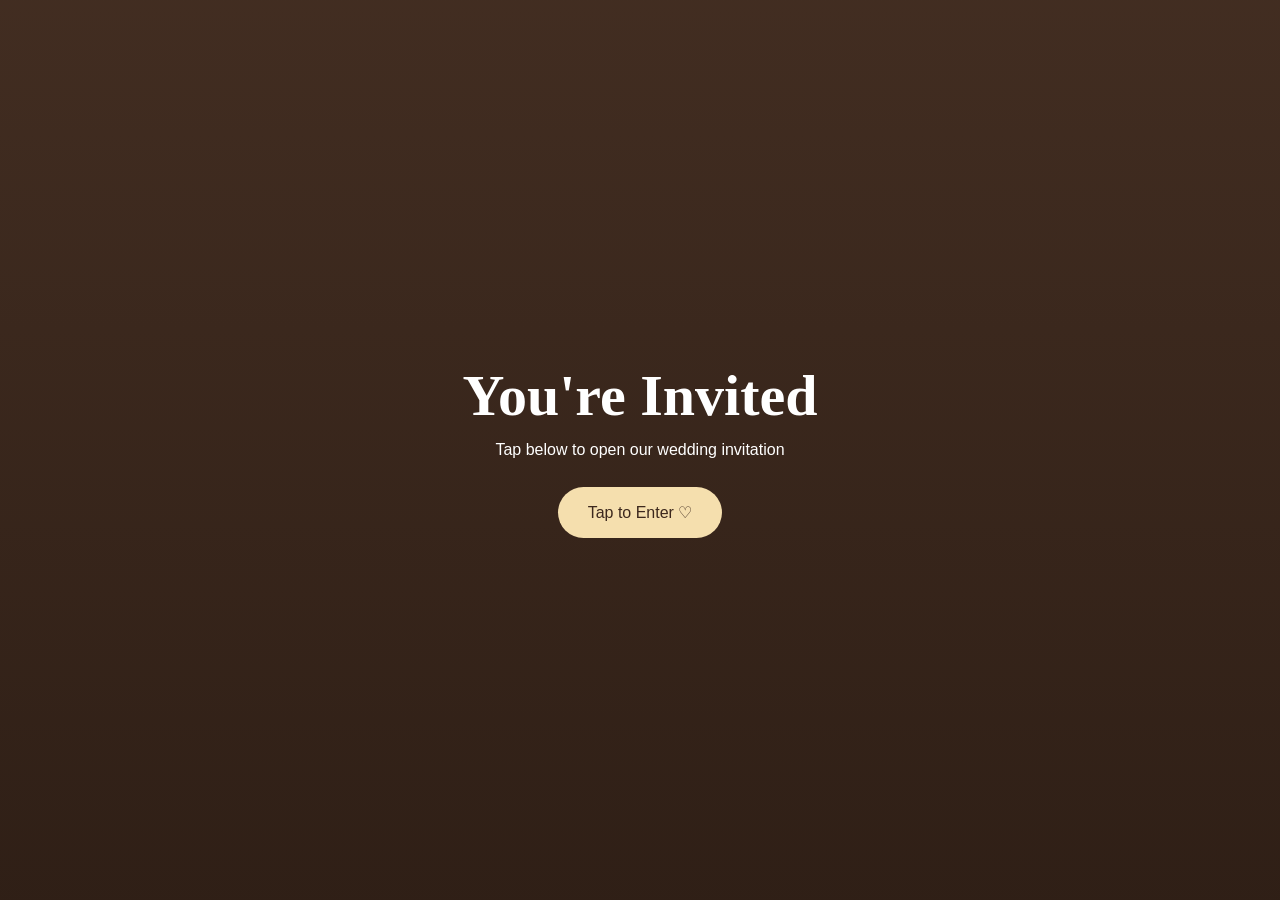
==== index.html @ b702c91e "Update iframe source URL in index.html" ====
<!DOCTYPE html>
<html lang="en">
<head>
  <meta charset="UTF-8">
  <meta name="viewport" content="width=device-width, initial-scale=1.0">
  <title>Wedding Invitation</title>
  <style>
    * { box-sizing: border-box; }
    body { margin: 0; background: #211813; font-family: Arial, sans-serif; }

    #welcome {
      position: fixed; inset: 0; z-index: 10;
      display: flex; flex-direction: column;
      align-items: center; justify-content: center;
      text-align: center; color: white; padding: 24px;
      background: linear-gradient(rgba(35,22,15,.45), rgba(35,22,15,.78)), #5b4030;
    }

    h1 { font-family: Georgia, serif; font-size: clamp(34px, 8vw, 58px); margin: 0 0 12px; }
    p { margin: 0 0 28px; font-size: 16px; }

    button {
      border: 0; border-radius: 999px; padding: 16px 30px;
      font-size: 16px; cursor: pointer; color: #3c281d;
      background: #f5dfae;
    }

    iframe { width: 100%; height: 100vh; border: 0; display: block; }
  </style>
</head>
<body>

  <div id="welcome">
    <h1>You're Invited</h1>
    <p>Tap below to open our wedding invitation</p>
    <button onclick="enterInvitation()">Tap to Enter ♡</button>
  </div>

  <audio id="bgMusic" loop>
    <source src=""no na - rollerblade (Official Music Video).mp3" type="audio/mpeg"">
  </audio>

  <iframe
    src="https://www.canva.com/design/DAHSWgAa_2A/cVcUGlQX6_cZOjcj34St0g/view"
    allowfullscreen="allowfullscreen"
    allow="fullscreen">
  </iframe>

  <script>
    function enterInvitation() {
      document.getElementById("bgMusic").play();
      document.getElementById("welcome").style.display = "none";
    }
  </script>

</body>
</html>
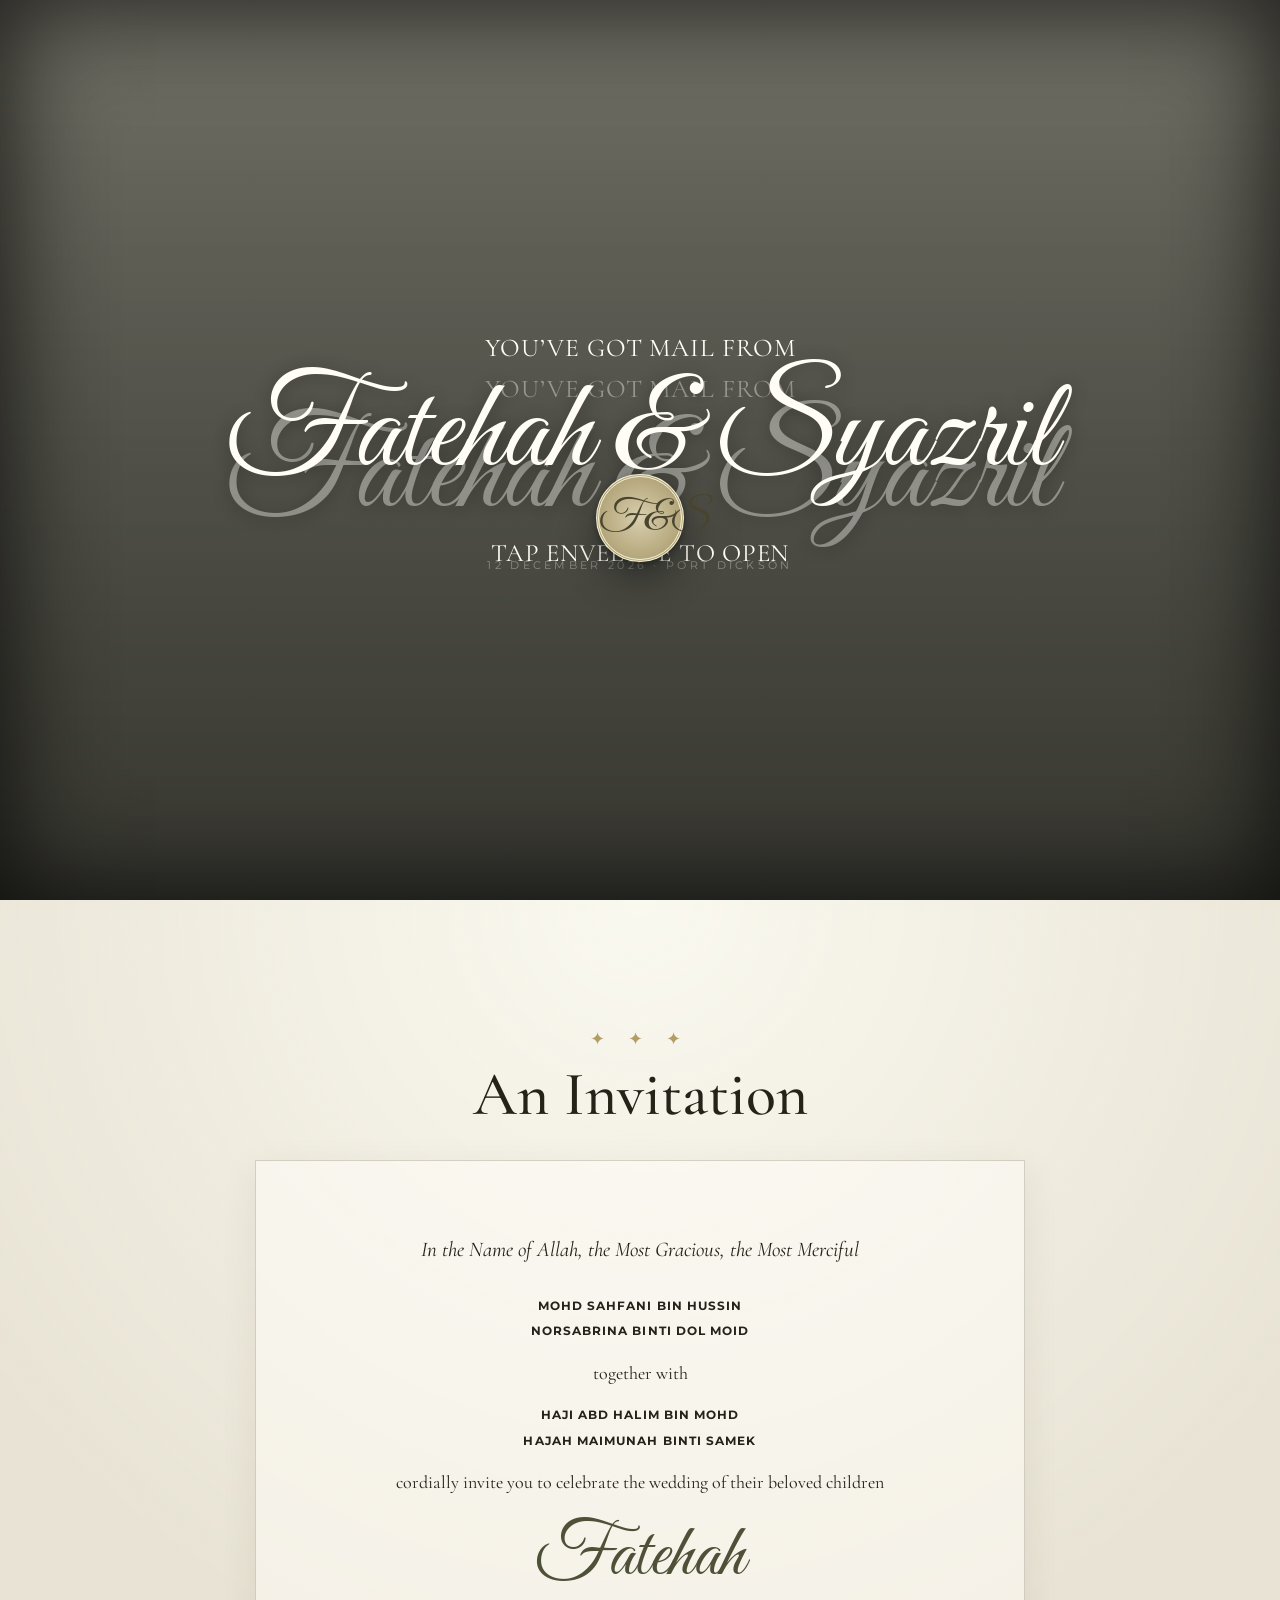
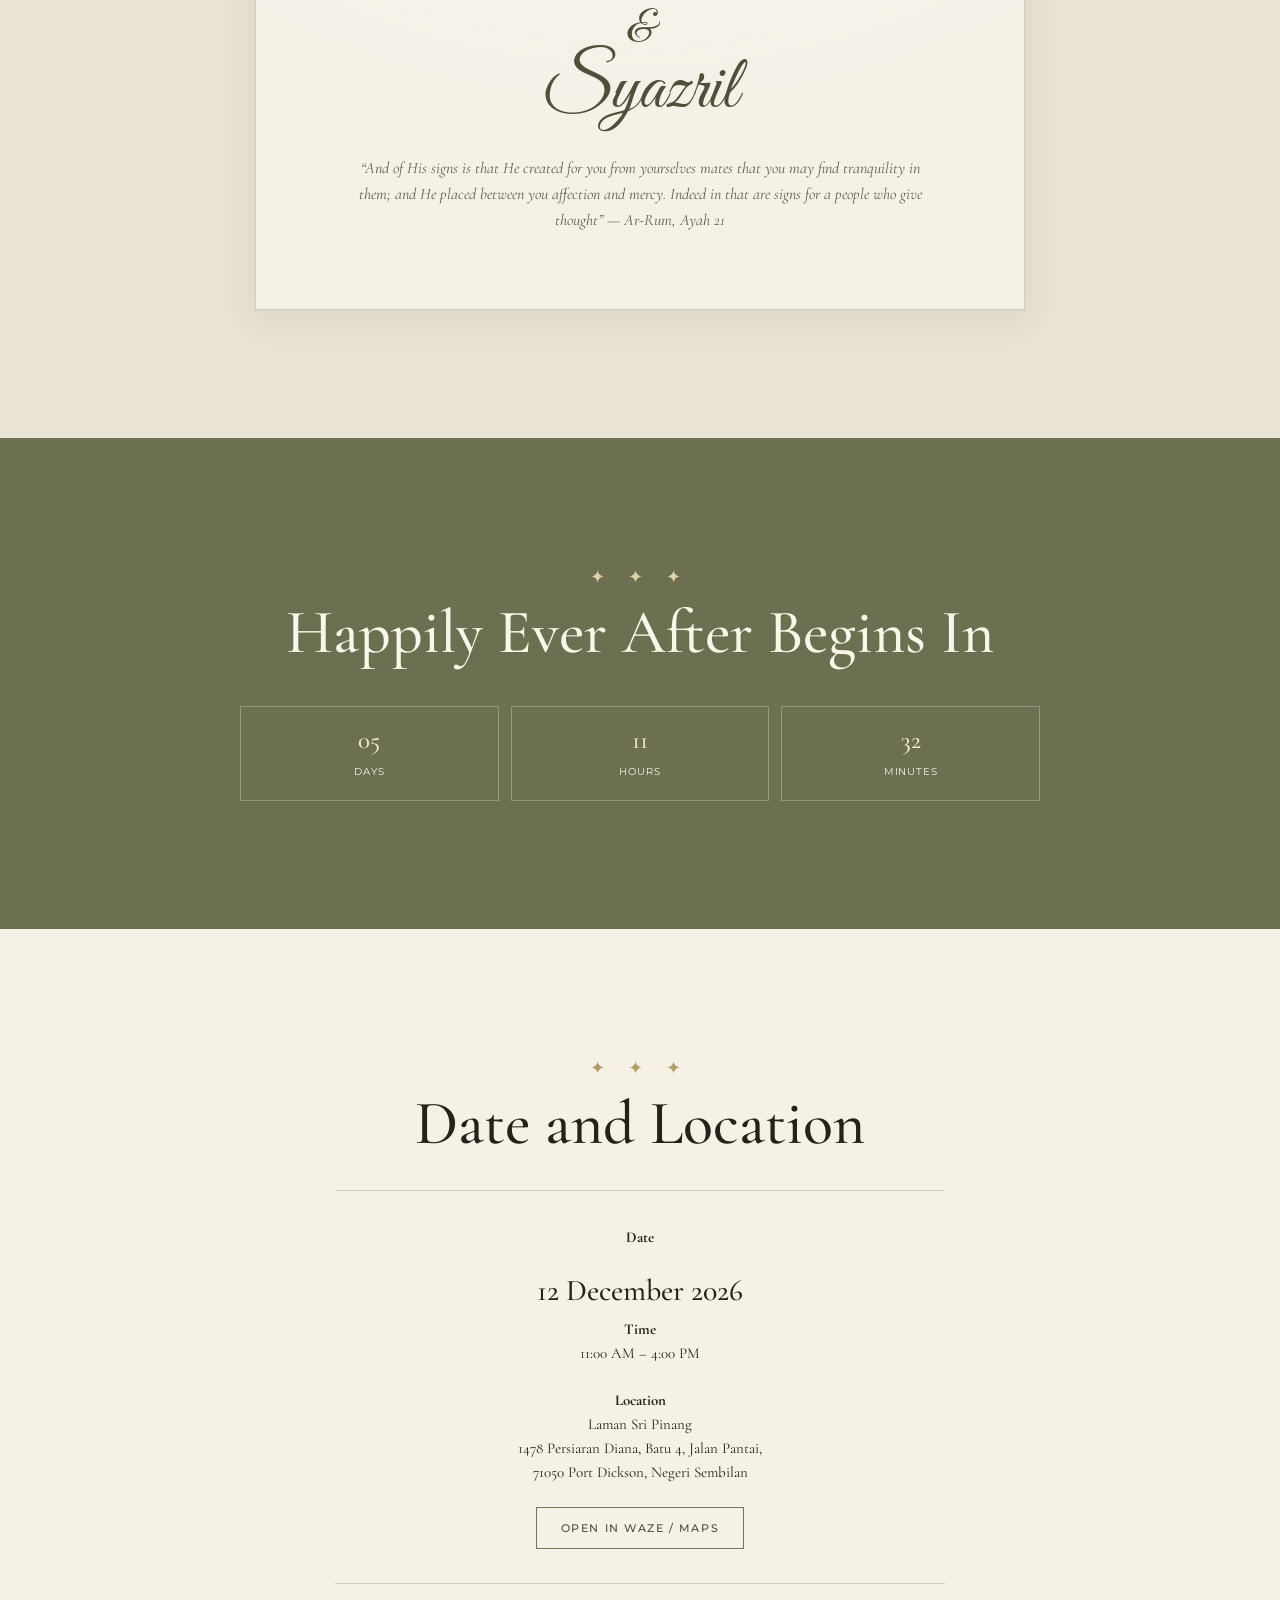
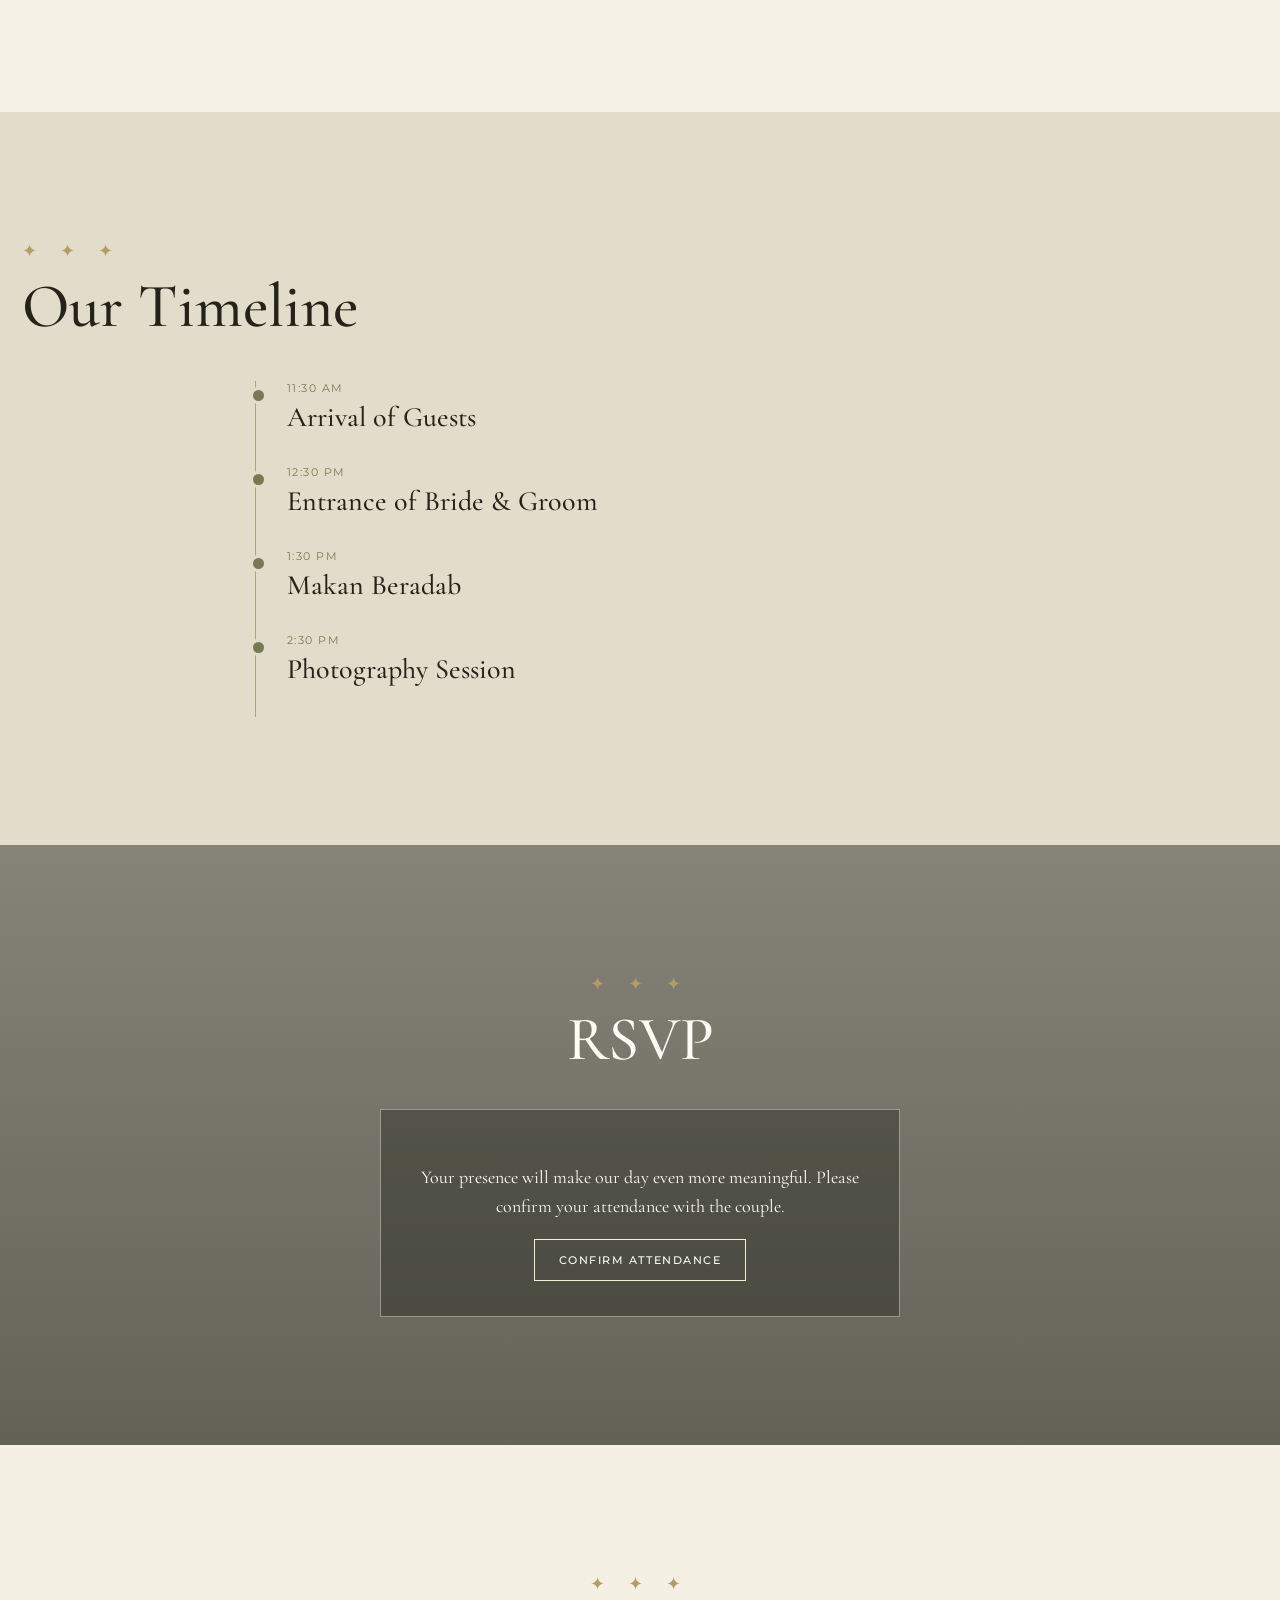
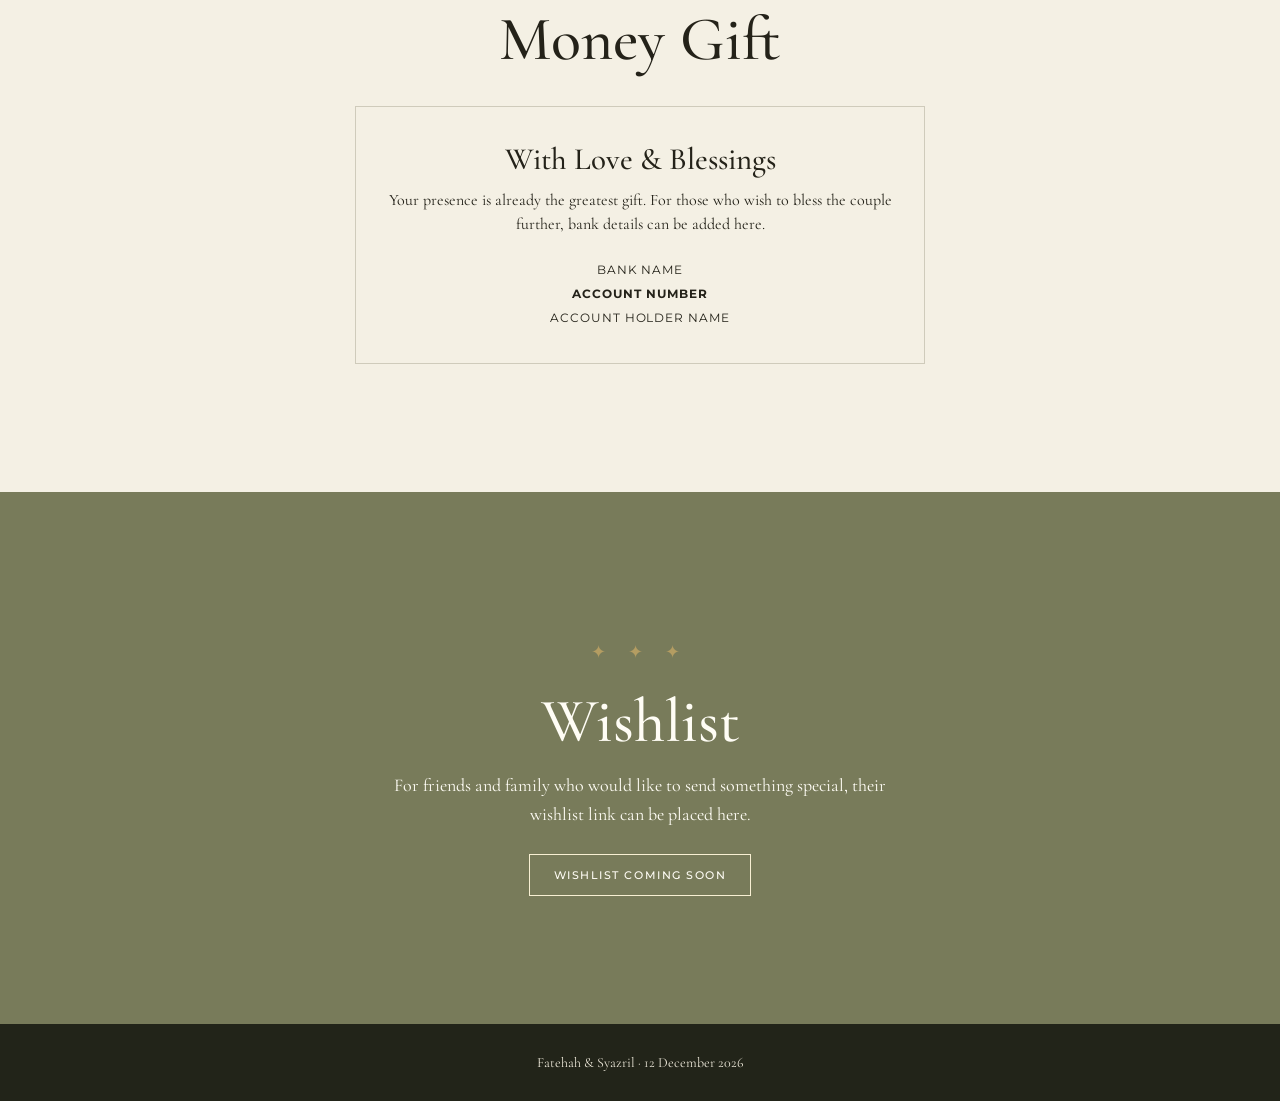
==== commit 6a0497d8: "Refactor wedding invitation HTML structure and styles" ====
--- a/index.html
+++ b/index.html
@@ -1,57 +1,162 @@
-<!DOCTYPE html>
+<!doctype html>
 <html lang="en">
 <head>
-  <meta charset="UTF-8">
-  <meta name="viewport" content="width=device-width, initial-scale=1.0">
-  <title>Wedding Invitation</title>
+  <meta charset="utf-8">
+  <meta name="viewport" content="width=device-width, initial-scale=1">
+  <title>Fatehah & Syazril</title>
+  <link rel="preconnect" href="https://fonts.googleapis.com">
+  <link rel="preconnect" href="https://fonts.gstatic.com" crossorigin>
+  <link href="https://fonts.googleapis.com/css2?family=Cormorant+Garamond:ital,wght@0,400;0,500;0,600;1,500&family=Great+Vibes&family=Montserrat:wght@400;500;600&display=swap" rel="stylesheet">
   <style>
-    * { box-sizing: border-box; }
-    body { margin: 0; background: #211813; font-family: Arial, sans-serif; }
-
-    #welcome {
-      position: fixed; inset: 0; z-index: 10;
-      display: flex; flex-direction: column;
-      align-items: center; justify-content: center;
-      text-align: center; color: white; padding: 24px;
-      background: linear-gradient(rgba(35,22,15,.45), rgba(35,22,15,.78)), #5b4030;
-    }
-
-    h1 { font-family: Georgia, serif; font-size: clamp(34px, 8vw, 58px); margin: 0 0 12px; }
-    p { margin: 0 0 28px; font-size: 16px; }
-
-    button {
-      border: 0; border-radius: 999px; padding: 16px 30px;
-      font-size: 16px; cursor: pointer; color: #3c281d;
-      background: #f5dfae;
-    }
-
-    iframe { width: 100%; height: 100vh; border: 0; display: block; }
+    :root { --ink:#242219; --paper:#eee9da; --sage:#878b5e; --sage-dark:#606345; --gold:#b49d62; --line:rgba(83,77,53,.23); }
+    * { box-sizing:border-box; }
+    html { scroll-behavior:smooth; }
+    body { margin:0; color:var(--ink); background:var(--paper); font-family:Montserrat,Arial,sans-serif; }
+    button, a { -webkit-tap-highlight-color:transparent; }
+    .nav { position:fixed; inset:0 0 auto; z-index:20; height:66px; display:flex; align-items:center; justify-content:space-between; padding:0 clamp(20px,5vw,76px); background:rgba(246,244,235,.94); border-bottom:1px solid rgba(31,31,23,.12); backdrop-filter:blur(12px); transform:translateY(-110%); transition:transform .55s ease; }
+    body.is-open .nav { transform:translateY(0); }
+    .brand { font-weight:600; font-size:14px; letter-spacing:.02em; }
+    .nav-links { display:flex; gap:clamp(14px,2.6vw,34px); }
+    .nav a { color:#4a4a41; text-decoration:none; font-size:12px; }
+    .nav a:hover { color:#7e7046; }
+    .gate { position:fixed; inset:0; z-index:40; display:grid; place-items:center; overflow:auto; background:linear-gradient(rgba(10,12,7,.32),rgba(10,12,7,.56)),url('assets/hero-floral.png') center/cover; transition:opacity .8s ease, visibility .8s ease; }
+    .gate::after { content:""; position:absolute; inset:0; pointer-events:none; box-shadow:inset 0 0 110px rgba(0,0,0,.48); }
+    body.is-open .gate { opacity:0; visibility:hidden; }
+    .gate-inner { position:relative; z-index:1; color:#fffdf5; text-align:center; padding:38px 20px; width:min(920px,100%); }
+    .eyebrow { margin:0 0 12px; font-family:'Cormorant Garamond',serif; font-size:clamp(18px,2vw,28px); letter-spacing:.035em; }
+    .couple { margin:0; font-family:'Great Vibes',cursive; font-weight:400; font-size:clamp(64px,10vw,130px); line-height:.94; text-shadow:0 2px 17px rgba(0,0,0,.28); }
+    .envelope-wrap { width:min(450px,80vw); margin:22px auto 20px; cursor:pointer; background:none; border:0; padding:0; display:block; }
+    .envelope { aspect-ratio:1.52; position:relative; filter:drop-shadow(0 18px 18px rgba(0,0,0,.35)); transition:transform .45s ease; }
+    .envelope-wrap:hover .envelope { transform:translateY(-7px) rotate(-1deg); }
+    .envelope-body { position:absolute; inset:15% 0 0; overflow:hidden; background:linear-gradient(145deg,#94966a,#70734e); clip-path:polygon(0 0,50% 57%,100% 0,100% 100%,0 100%); }
+    .envelope-body::before,.envelope-body::after { content:""; position:absolute; inset:0; background:linear-gradient(45deg,transparent 49.7%,rgba(62,65,42,.35) 50%,transparent 50.3%); }
+    .envelope-body::after { transform:scaleX(-1); }
+    .flap { position:absolute; inset:0 0 auto; height:63%; transform-origin:top; background:linear-gradient(160deg,#afb081,#77794f); clip-path:polygon(0 0,100% 0,50% 100%); transition:transform .55s ease; }
+    .monogram { position:absolute; z-index:2; top:42%; left:50%; transform:translate(-50%,-50%); width:88px; height:88px; display:grid; place-items:center; border-radius:50%; border:3px double rgba(255,252,229,.87); background:radial-gradient(circle,#d8cfad,#a59566); color:#48442d; font-family:'Great Vibes',cursive; font-size:43px; box-shadow:0 2px 7px rgba(0,0,0,.35); }
+    .envelope-wrap:hover .flap { transform:rotateX(22deg); }
+    .tap { margin:0; font-family:'Cormorant Garamond',serif; font-size:clamp(17px,2vw,25px); letter-spacing:.03em; }
+    .page { min-height:100vh; }
+    .hero { position:relative; min-height:100vh; display:grid; place-items:center; padding:100px 20px 55px; color:#fffdf5; text-align:center; background:linear-gradient(rgba(10,12,7,.33),rgba(10,12,7,.56)),url('assets/hero-floral.png') center/cover; }
+    .hero::after { content:""; position:absolute; inset:0; box-shadow:inset 0 0 100px rgba(0,0,0,.48); pointer-events:none; }
+    .hero-content { position:relative; z-index:1; }
+    .hero .date { margin:22px 0 0; font-size:11px; letter-spacing:.3em; text-transform:uppercase; }
+    .section { padding:clamp(74px,10vw,130px) 22px; }
+    .ornament { color:var(--gold); letter-spacing:.5em; font-size:18px; margin:0 0 14px; }
+    .section-title { margin:0; font:500 clamp(38px,5vw,62px)/1 'Cormorant Garamond',serif; }
+    .invite { text-align:center; background:radial-gradient(circle at 50% 0,#faf9f0,transparent 62%),#e8e3d4; }
+    .invite-card { width:min(770px,100%); margin:34px auto 0; padding:clamp(35px,7vw,76px) clamp(24px,8vw,100px); border:1px solid var(--line); background:rgba(255,254,248,.55); box-shadow:0 10px 35px rgba(60,50,25,.08); }
+    .bismillah { font:italic 21px/1.2 'Cormorant Garamond',serif; margin:0 0 34px; }
+    .invite-copy { font:400 18px/1.6 'Cormorant Garamond',serif; }
+    .invite-copy strong { display:block; font-family:Montserrat,sans-serif; font-size:12px; letter-spacing:.09em; margin:6px 0; }
+    .invite-names { margin:28px 0; font:400 clamp(43px,7vw,74px)/.9 'Great Vibes',cursive; color:#4e5037; }
+    .verse { max-width:590px; margin:32px auto 0; font:italic 16px/1.6 'Cormorant Garamond',serif; color:#5f5d50; }
+    .details { background:#6d7050; color:#f9f6ea; text-align:center; }
+    .details .ornament { color:#e1d3a1; }
+    .details-grid { display:grid; grid-template-columns:repeat(3,1fr); gap:12px; width:min(800px,100%); margin:42px auto 0; }
+    .detail { padding:21px 12px; border:1px solid rgba(255,255,255,.26); }
+    .detail b { display:block; font:500 25px/1 'Cormorant Garamond',serif; color:#f4e8b8; margin-bottom:7px; }
+    .detail span { font-size:10px; letter-spacing:.08em; text-transform:uppercase; }
+    .location { text-align:center; background:#f5f1e7; }
+    .location-card { width:min(610px,100%); margin:35px auto 0; padding:34px 25px; border-top:1px solid var(--line); border-bottom:1px solid var(--line); }
+    .location-card h3 { margin:6px 0 8px; font:500 30px 'Cormorant Garamond',serif; }
+    .location-card p { max-width:460px; margin:0 auto 23px; font:15px/1.6 'Cormorant Garamond',serif; }
+    .button { display:inline-block; padding:13px 24px; border:1px solid #737653; color:#4e5138; text-decoration:none; background:transparent; font:500 11px Montserrat,sans-serif; letter-spacing:.14em; text-transform:uppercase; transition:.2s; }
+    .button:hover { background:#737653; color:#fff; }
+    .timeline { background:#e2dccb; }
+    .timeline-wrap { width:min(770px,100%); margin:43px auto 0; border-left:1px solid #aaa583; }
+    .timeline-item { position:relative; padding:0 0 31px 31px; }
+    .timeline-item::before { content:""; position:absolute; left:-6px; top:6px; width:11px; height:11px; border-radius:50%; background:#777950; border:3px solid #e2dccb; }
+    .timeline-time { display:block; color:#777950; font-size:11px; letter-spacing:.13em; }
+    .timeline-item h3 { margin:5px 0 0; font:500 28px 'Cormorant Garamond',serif; }
+    .rsvp { color:#fffdf5; text-align:center; background:linear-gradient(rgba(20,22,13,.48),rgba(20,22,13,.64)),url('assets/hero-floral.png') center/cover fixed; }
+    .rsvp-box { width:min(520px,100%); margin:38px auto 0; padding:35px 24px; border:1px solid rgba(255,255,255,.42); background:rgba(21,23,14,.36); }
+    .rsvp-box p { font:18px/1.6 'Cormorant Garamond',serif; }
+    .button-light { border-color:#f8f0d3; color:#fffdf5; }
+    .button-light:hover { background:#f8f0d3; color:#4d4c37; }
+    .gift { text-align:center; background:#f4f0e4; }
+    .gift-card { width:min(570px,100%); margin:35px auto 0; padding:33px 24px; border:1px solid var(--line); }
+    .gift-card h3 { margin:0 0 10px; font:500 31px 'Cormorant Garamond',serif; }
+    .gift-card p { margin:0; font:16px/1.5 'Cormorant Garamond',serif; }
+    .account { margin-top:22px; font-size:12px; letter-spacing:.08em; line-height:2; }
+    .wishlist { background:#787b5a; color:#fffdf5; text-align:center; }
+    .wishlist p { max-width:510px; margin:18px auto 25px; font:18px/1.6 'Cormorant Garamond',serif; }
+    footer { padding:30px 20px; text-align:center; background:#222419; color:#ece7d8; font:14px 'Cormorant Garamond',serif; }
+    .music-toggle { position:fixed; right:17px; bottom:17px; z-index:30; border:0; width:46px; height:46px; border-radius:50%; display:none; place-items:center; color:#fff; background:#69704f; box-shadow:0 4px 14px rgba(0,0,0,.25); cursor:pointer; }
+    body.is-open .music-toggle { display:grid; }
+    @media(max-width:650px) { .nav { height:56px; padding:0 16px; } .brand { font-size:12px; } .nav-links { gap:11px; } .nav a { font-size:9px; } .details-grid { grid-template-columns:1fr; } .detail { padding:15px; } .rsvp { background-attachment:scroll; } }
   </style>
 </head>
 <body>
+  <audio id="bgMusic" loop preload="auto"><source src="no%20na%20-%20rollerblade%20%28Official%20Music%20Video%29.mp3" type="audio/mpeg"></audio>
 
-  <div id="welcome">
-    <h1>You're Invited</h1>
-    <p>Tap below to open our wedding invitation</p>
-    <button onclick="enterInvitation()">Tap to Enter ♡</button>
-  </div>
+  <nav class="nav" aria-label="Primary navigation">
+    <span class="brand">SyazWedsFatehah</span>
+    <div class="nav-links"><a href="#home">Main Page</a><a href="#rsvp">RSVP</a><a href="#gift">Money Gift</a><a href="#wishlist">Wishlist</a></div>
+  </nav>
 
-  <audio id="bgMusic" loop>
-    <source src=""no na - rollerblade (Official Music Video).mp3" type="audio/mpeg"">
-  </audio>
+  <main>
+    <section class="hero page" id="home">
+      <div class="hero-content">
+        <p class="eyebrow">YOU’VE GOT MAIL FROM</p>
+        <h1 class="couple">Fatehah &amp; Syazril</h1>
+        <p class="date">12 December 2026 · Port Dickson</p>
+      </div>
+    </section>
 
-  <iframe
-    src="https://www.canva.com/design/DAHSWgAa_2A/cVcUGlQX6_cZOjcj34St0g/view"
-    allowfullscreen="allowfullscreen"
-    allow="fullscreen">
-  </iframe>
+    <section class="invite section" id="invitation">
+      <p class="ornament">✦ ✦ ✦</p><h2 class="section-title">An Invitation</h2>
+      <div class="invite-card">
+        <p class="bismillah">In the Name of Allah, the Most Gracious, the Most Merciful</p>
+        <div class="invite-copy">
+          <strong>MOHD SAHFANI BIN HUSSIN</strong><strong>NORSABRINA BINTI DOL MOID</strong>
+          <p>together with</p>
+          <strong>HAJI ABD HALIM BIN MOHD</strong><strong>HAJAH MAIMUNAH BINTI SAMEK</strong>
+          <p>cordially invite you to celebrate the wedding of their beloved children</p>
+        </div>
+        <div class="invite-names">Fatehah<br><span style="font-size:.6em">&amp;</span><br>Syazril</div>
+        <p class="verse">“And of His signs is that He created for you from yourselves mates that you may find tranquility in them; and He placed between you affection and mercy. Indeed in that are signs for a people who give thought” — Ar-Rum, Ayah 21</p>
+      </div>
+    </section>
+
+    <section class="details section">
+      <p class="ornament">✦ ✦ ✦</p><h2 class="section-title">Happily Ever After Begins In</h2>
+      <div class="details-grid" id="countdown" aria-label="Wedding countdown"></div>
+    </section>
+
+    <section class="location section">
+      <p class="ornament">✦ ✦ ✦</p><h2 class="section-title">Date and Location</h2>
+      <div class="location-card"><p><b>Date</b></p><h3>12 December 2026</h3><p><b>Time</b><br>11:00 AM – 4:00 PM</p><p><b>Location</b><br>Laman Sri Pinang<br>1478 Persiaran Diana, Batu 4, Jalan Pantai,<br>71050 Port Dickson, Negeri Sembilan</p><a class="button" target="_blank" rel="noopener" href="https://www.google.com/maps/search/?api=1&query=Laman+Sri+Pinang%2C+Port+Dickson">Open in Waze / Maps</a></div>
+    </section>
+
+    <section class="timeline section"><p class="ornament">✦ ✦ ✦</p><h2 class="section-title">Our Timeline</h2><div class="timeline-wrap"><div class="timeline-item"><span class="timeline-time">11:30 AM</span><h3>Arrival of Guests</h3></div><div class="timeline-item"><span class="timeline-time">12:30 PM</span><h3>Entrance of Bride &amp; Groom</h3></div><div class="timeline-item"><span class="timeline-time">1:30 PM</span><h3>Makan Beradab</h3></div><div class="timeline-item"><span class="timeline-time">2:30 PM</span><h3>Photography Session</h3></div></div></section>
+
+    <section class="rsvp section" id="rsvp"><p class="ornament">✦ ✦ ✦</p><h2 class="section-title">RSVP</h2><div class="rsvp-box"><p>Your presence will make our day even more meaningful. Please confirm your attendance with the couple.</p><a class="button button-light" href="https://wa.me/" target="_blank" rel="noopener">Confirm Attendance</a></div></section>
+
+    <section class="gift section" id="gift"><p class="ornament">✦ ✦ ✦</p><h2 class="section-title">Money Gift</h2><div class="gift-card"><h3>With Love &amp; Blessings</h3><p>Your presence is already the greatest gift. For those who wish to bless the couple further, bank details can be added here.</p><div class="account">BANK NAME<br><b>ACCOUNT NUMBER</b><br>ACCOUNT HOLDER NAME</div></div></section>
+
+    <section class="wishlist section" id="wishlist"><p class="ornament">✦ ✦ ✦</p><h2 class="section-title">Wishlist</h2><p>For friends and family who would like to send something special, their wishlist link can be placed here.</p><a class="button button-light" href="#" onclick="return false;">Wishlist Coming Soon</a></section>
+  </main>
+
+  <footer>Fatehah &amp; Syazril · 12 December 2026</footer>
+  <button class="music-toggle" type="button" id="musicToggle" aria-label="Pause music">♫</button>
+
+  <section class="gate" id="gate" aria-label="Open wedding invitation">
+    <div class="gate-inner"><p class="eyebrow">YOU’VE GOT MAIL FROM</p><h1 class="couple">Fatehah &amp; Syazril</h1><button class="envelope-wrap" type="button" id="openInvite" aria-label="Tap envelope to open"><span class="envelope"><span class="flap"></span><span class="envelope-body"></span><span class="monogram">F&amp;S</span></span></button><p class="tap">TAP ENVELOPE TO OPEN</p></div>
+  </section>
 
   <script>
-    function enterInvitation() {
-      document.getElementById("bgMusic").play();
-      document.getElementById("welcome").style.display = "none";
-    }
+    const music = document.getElementById('bgMusic');
+    const musicButton = document.getElementById('musicToggle');
+    document.getElementById('openInvite').addEventListener('click', async () => {
+      document.body.classList.add('is-open');
+      try { await music.play(); } catch (e) { console.log('Music needs a user interaction.'); }
+      setTimeout(() => document.getElementById('home').scrollIntoView({behavior:'smooth'}), 350);
+    });
+    musicButton.addEventListener('click', () => { if (music.paused) { music.play(); musicButton.textContent='♫'; musicButton.setAttribute('aria-label','Pause music'); } else { music.pause(); musicButton.textContent='▷'; musicButton.setAttribute('aria-label','Play music'); } });
+    const target = new Date('2026-12-12T00:00:00+08:00');
+    const countdown = document.getElementById('countdown');
+    function updateCountdown() { const diff = Math.max(0, target - new Date()); const values = [['Days',Math.floor(diff/86400000)],['Hours',Math.floor(diff/3600000)%24],['Minutes',Math.floor(diff/60000)%60]]; countdown.innerHTML = values.map(([label,value]) => `<div class="detail"><b>${String(value).padStart(2,'0')}</b><span>${label}</span></div>`).join(''); }
+    updateCountdown(); setInterval(updateCountdown, 30000);
   </script>
-
 </body>
 </html>
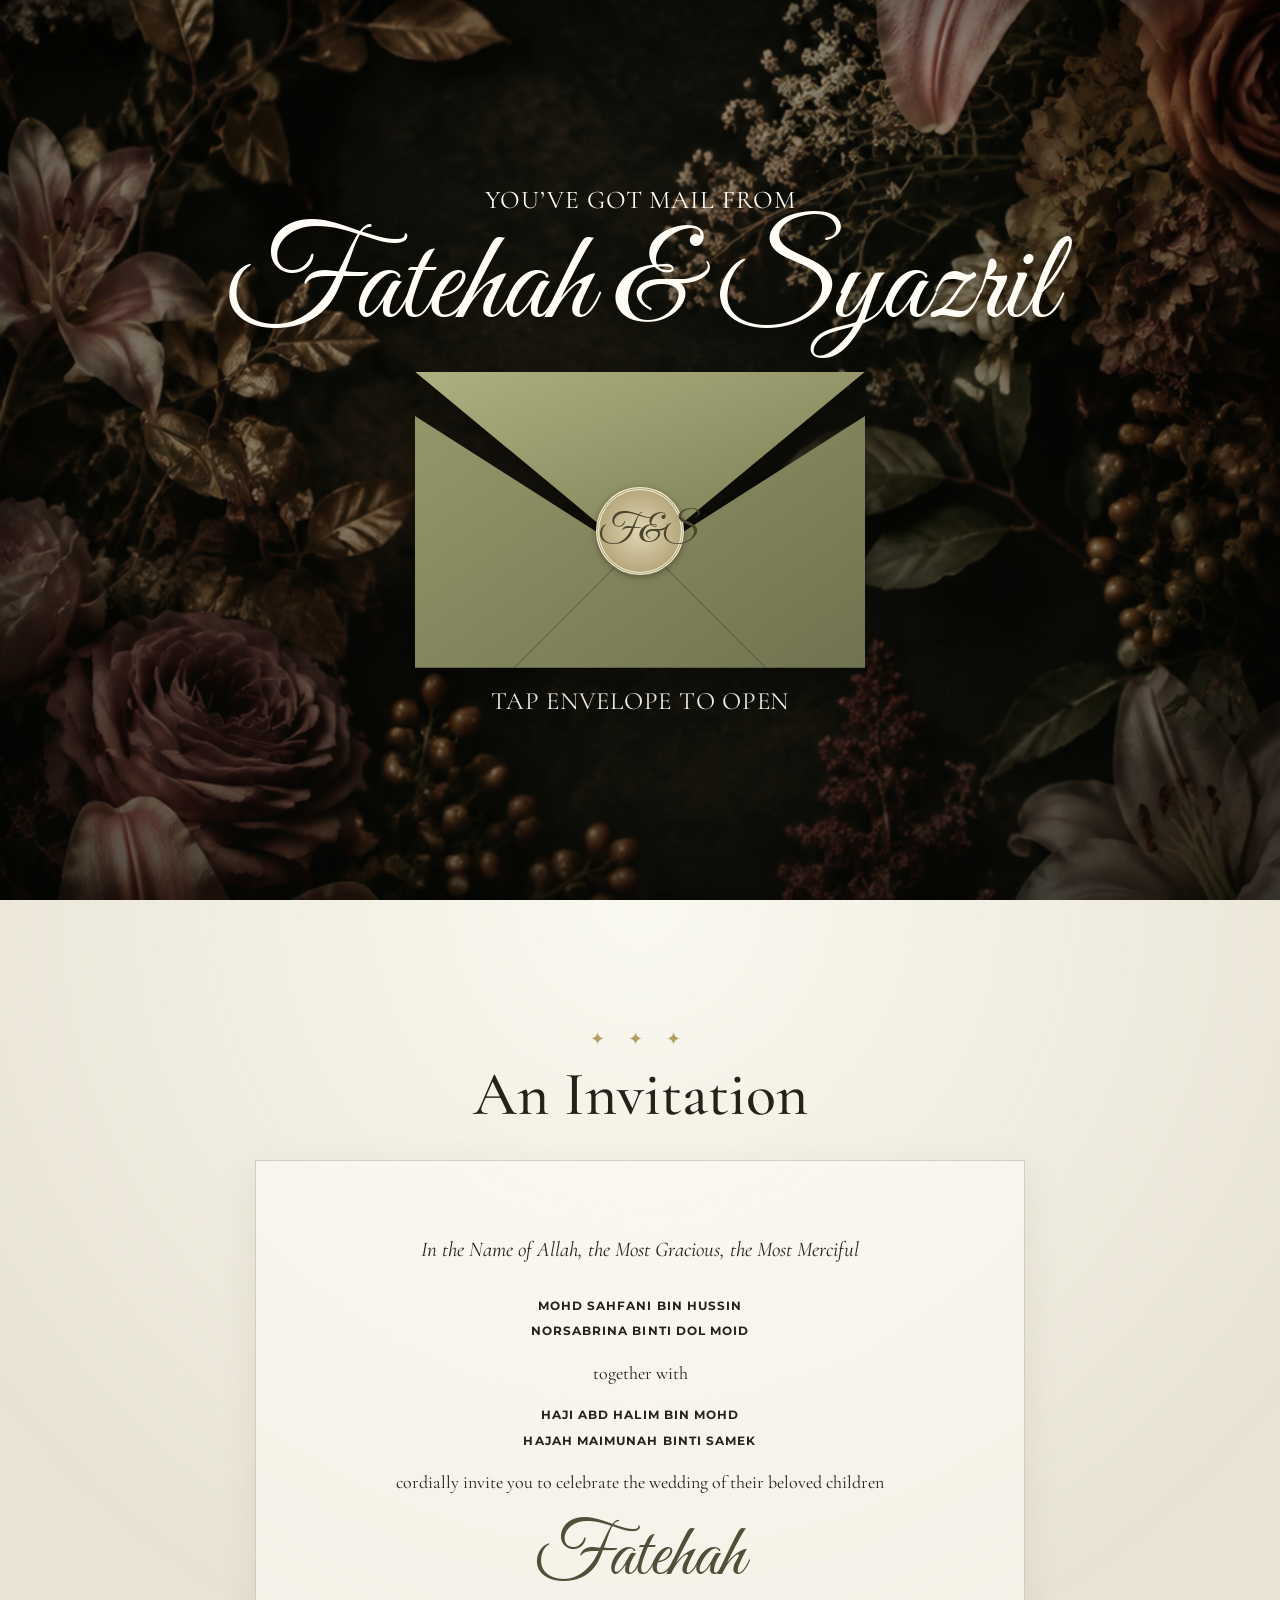
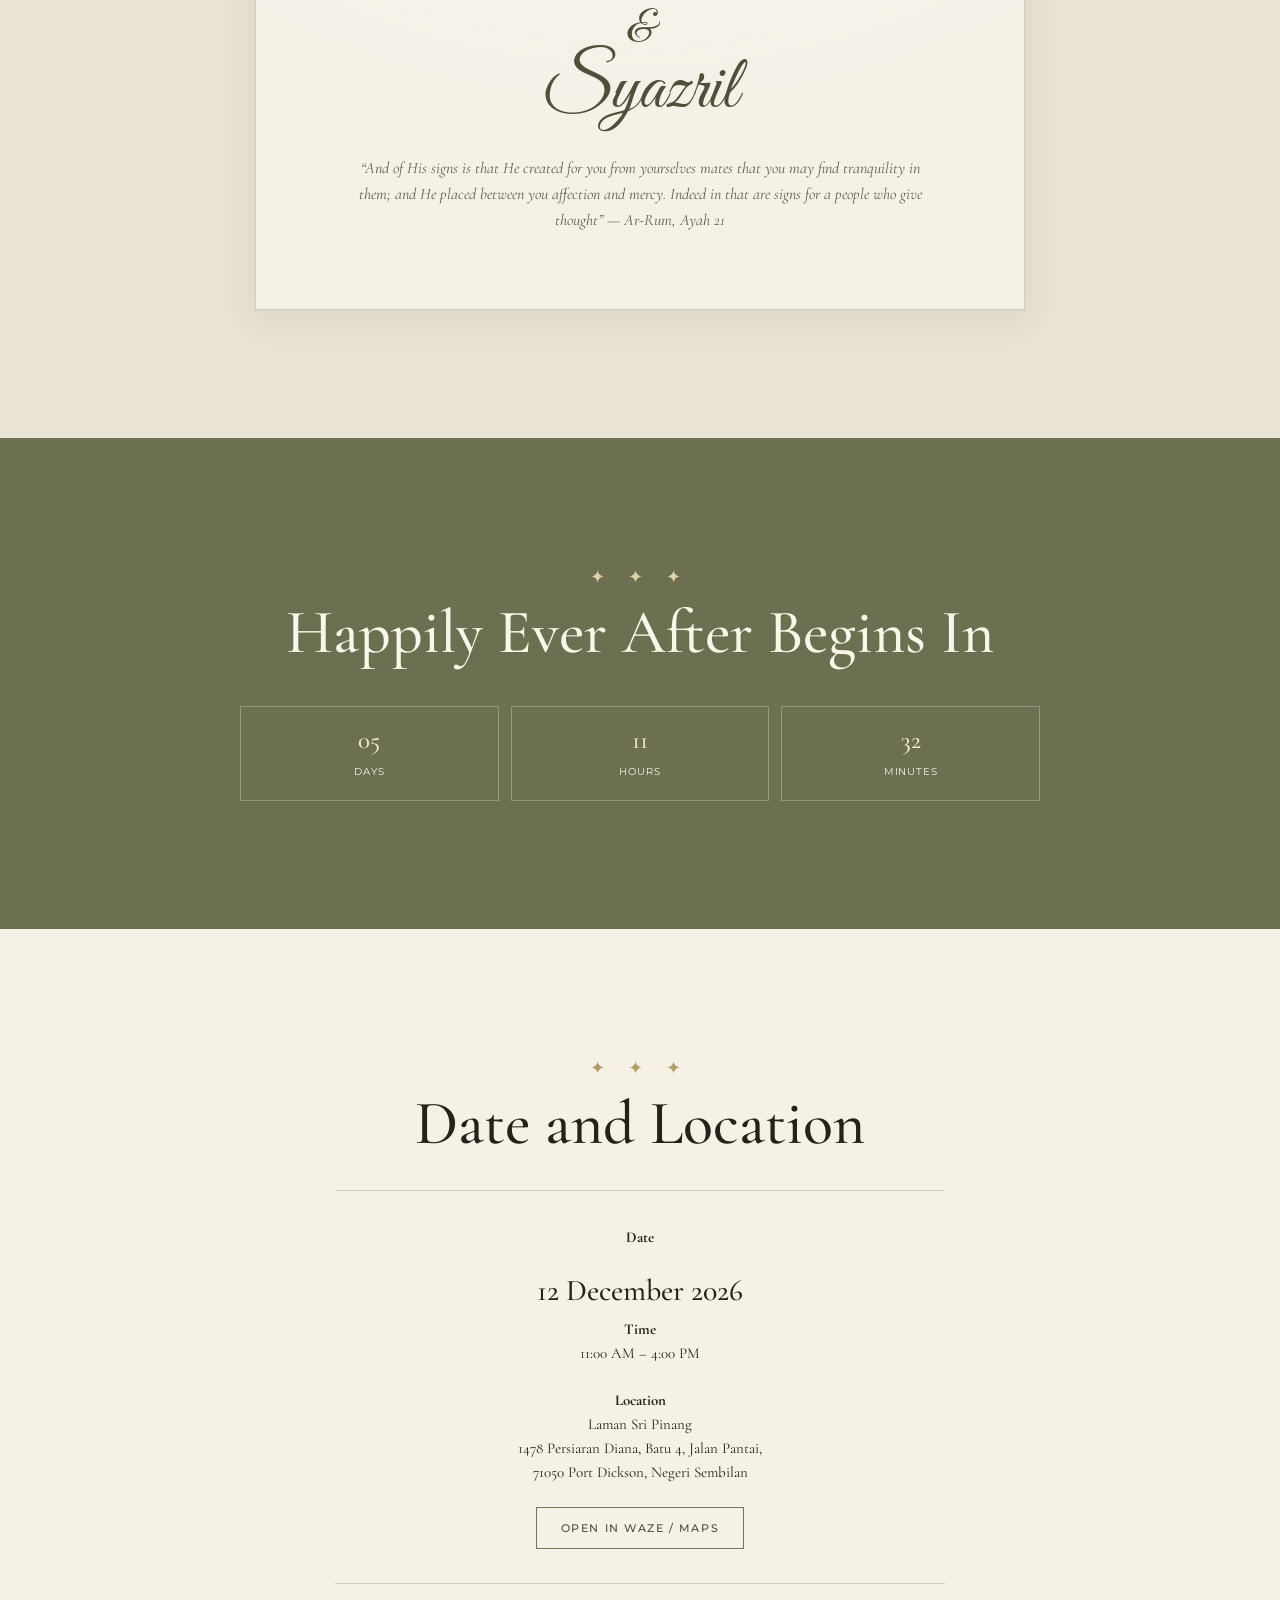
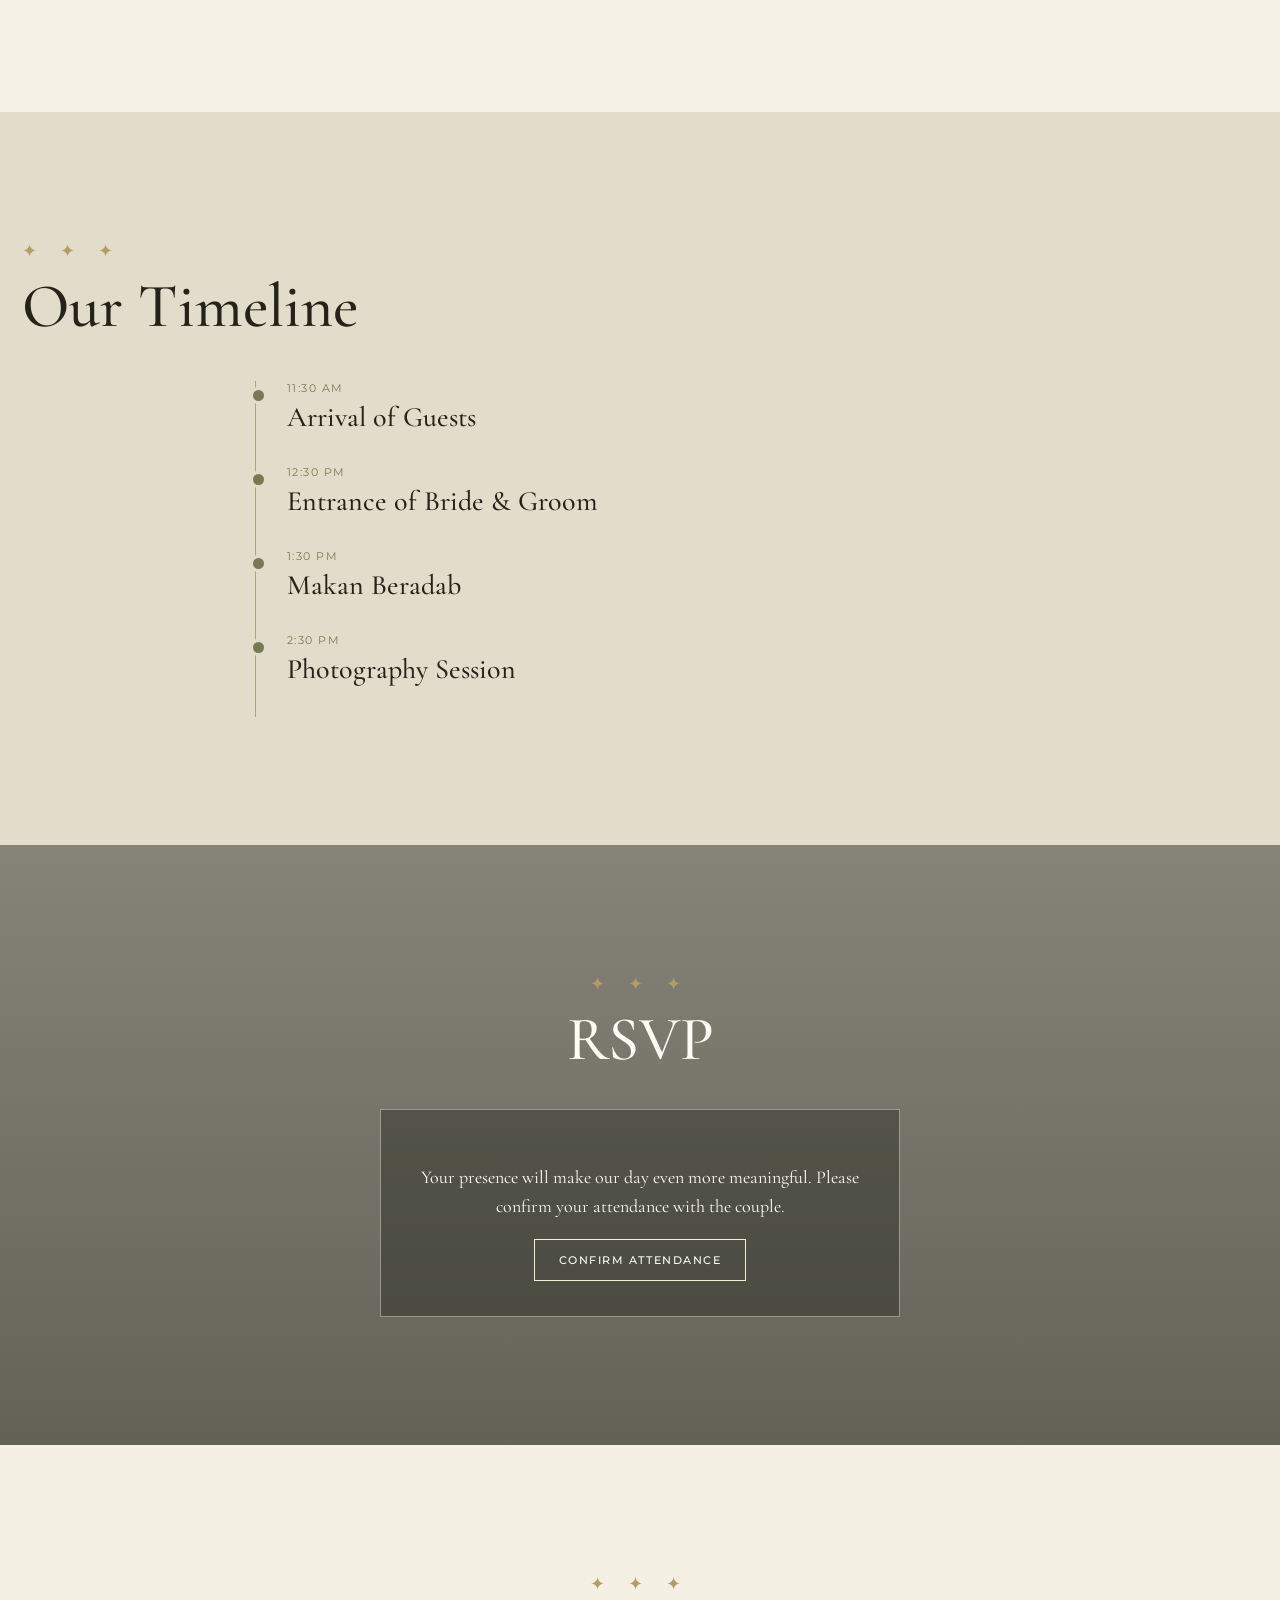
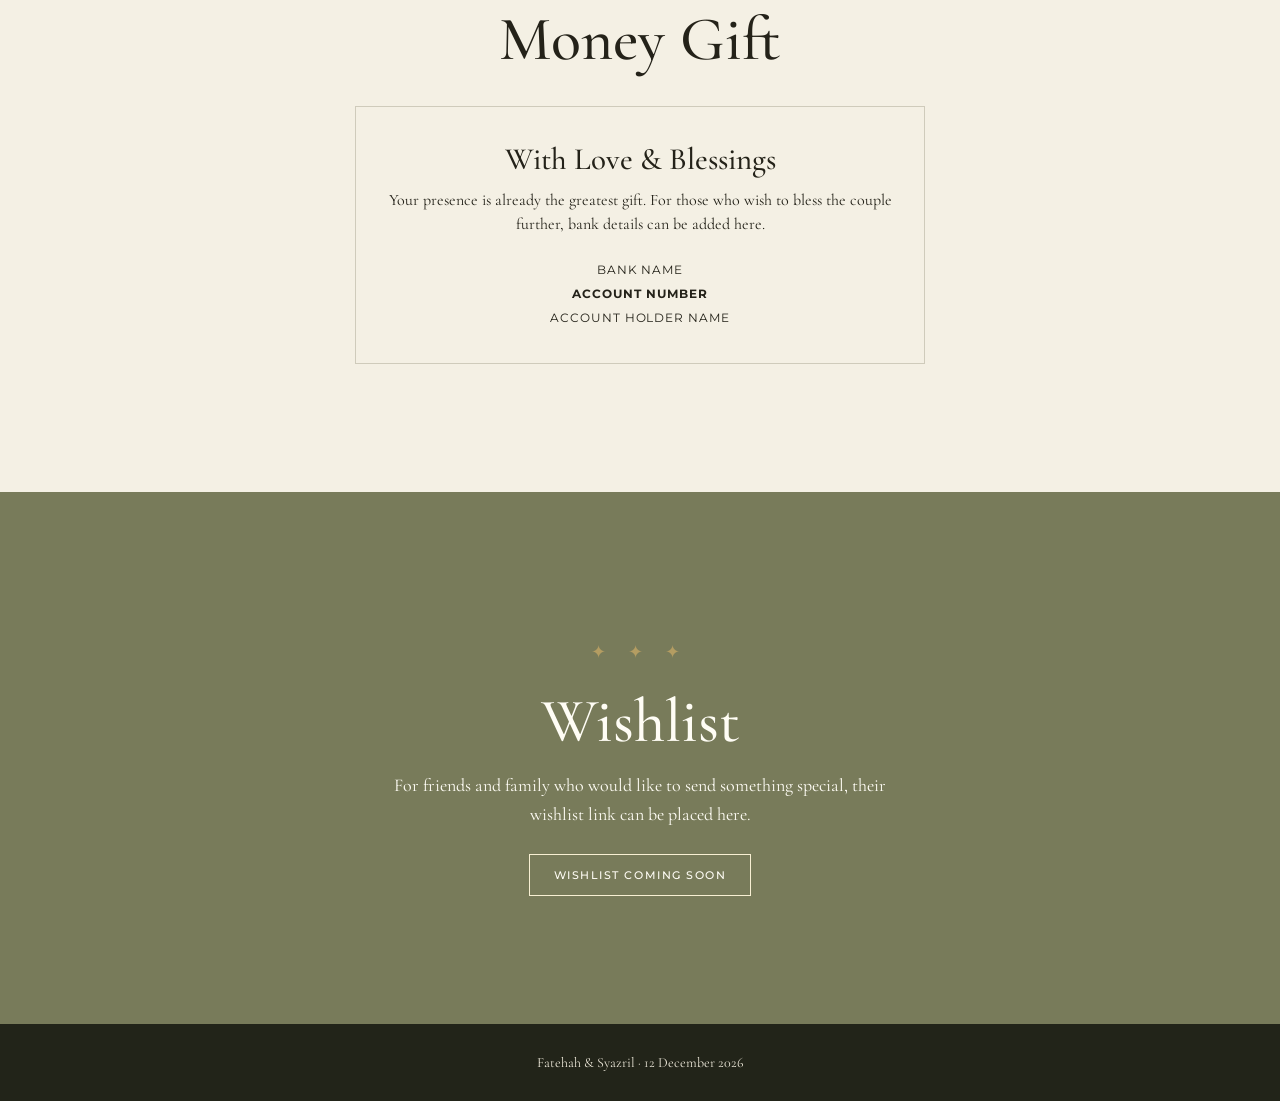
==== commit 84264c85: "Refactor HTML structure and styles for responsiveness V2" ====
--- a/index.html
+++ b/index.html
@@ -10,8 +10,9 @@
   <style>
     :root { --ink:#242219; --paper:#eee9da; --sage:#878b5e; --sage-dark:#606345; --gold:#b49d62; --line:rgba(83,77,53,.23); }
     * { box-sizing:border-box; }
-    html { scroll-behavior:smooth; }
-    body { margin:0; color:var(--ink); background:var(--paper); font-family:Montserrat,Arial,sans-serif; }
+    html { scroll-behavior:smooth; width:100%; overflow-x:hidden; }
+    body { margin:0; width:100%; overflow-x:hidden; color:var(--ink); background:var(--paper); font-family:Montserrat,Arial,sans-serif; }
+    body:not(.is-open) { overflow:hidden; }
     button, a { -webkit-tap-highlight-color:transparent; }
     .nav { position:fixed; inset:0 0 auto; z-index:20; height:66px; display:flex; align-items:center; justify-content:space-between; padding:0 clamp(20px,5vw,76px); background:rgba(246,244,235,.94); border-bottom:1px solid rgba(31,31,23,.12); backdrop-filter:blur(12px); transform:translateY(-110%); transition:transform .55s ease; }
     body.is-open .nav { transform:translateY(0); }
@@ -19,24 +20,25 @@
     .nav-links { display:flex; gap:clamp(14px,2.6vw,34px); }
     .nav a { color:#4a4a41; text-decoration:none; font-size:12px; }
     .nav a:hover { color:#7e7046; }
-    .gate { position:fixed; inset:0; z-index:40; display:grid; place-items:center; overflow:auto; background:linear-gradient(rgba(10,12,7,.32),rgba(10,12,7,.56)),url('assets/hero-floral.png') center/cover; transition:opacity .8s ease, visibility .8s ease; }
+    .gate { position:fixed; inset:0; z-index:40; display:grid; place-items:center; min-height:100svh; overflow:hidden; padding:max(14px,env(safe-area-inset-top)) 0 max(14px,env(safe-area-inset-bottom)); background:linear-gradient(rgba(10,12,7,.32),rgba(10,12,7,.58)),url('assets/hero-floral.png') center/cover; transition:opacity .8s ease, visibility .8s ease; }
     .gate::after { content:""; position:absolute; inset:0; pointer-events:none; box-shadow:inset 0 0 110px rgba(0,0,0,.48); }
     body.is-open .gate { opacity:0; visibility:hidden; }
-    .gate-inner { position:relative; z-index:1; color:#fffdf5; text-align:center; padding:38px 20px; width:min(920px,100%); }
+    .gate-inner { position:relative; z-index:1; min-height:100%; width:min(920px,100%); display:flex; flex-direction:column; align-items:center; justify-content:center; color:#fffdf5; text-align:center; padding:24px 20px; }
     .eyebrow { margin:0 0 12px; font-family:'Cormorant Garamond',serif; font-size:clamp(18px,2vw,28px); letter-spacing:.035em; }
-    .couple { margin:0; font-family:'Great Vibes',cursive; font-weight:400; font-size:clamp(64px,10vw,130px); line-height:.94; text-shadow:0 2px 17px rgba(0,0,0,.28); }
-    .envelope-wrap { width:min(450px,80vw); margin:22px auto 20px; cursor:pointer; background:none; border:0; padding:0; display:block; }
-    .envelope { aspect-ratio:1.52; position:relative; filter:drop-shadow(0 18px 18px rgba(0,0,0,.35)); transition:transform .45s ease; }
+    .couple { margin:0; max-width:100%; font-family:'Great Vibes',cursive; font-weight:400; font-size:clamp(64px,10vw,130px); line-height:.94; text-wrap:balance; text-shadow:0 2px 17px rgba(0,0,0,.28); }
+    .couple span,.couple i { display:inline; font-style:normal; }
+    .envelope-wrap { width:min(450px,80vw); aspect-ratio:1.52; margin:24px auto 18px; cursor:pointer; background:none; border:0; padding:0; display:block; }
+    .envelope { display:block; width:100%; height:100%; position:relative; filter:drop-shadow(0 18px 18px rgba(0,0,0,.35)); transition:transform .45s ease; }
     .envelope-wrap:hover .envelope { transform:translateY(-7px) rotate(-1deg); }
     .envelope-body { position:absolute; inset:15% 0 0; overflow:hidden; background:linear-gradient(145deg,#94966a,#70734e); clip-path:polygon(0 0,50% 57%,100% 0,100% 100%,0 100%); }
     .envelope-body::before,.envelope-body::after { content:""; position:absolute; inset:0; background:linear-gradient(45deg,transparent 49.7%,rgba(62,65,42,.35) 50%,transparent 50.3%); }
     .envelope-body::after { transform:scaleX(-1); }
     .flap { position:absolute; inset:0 0 auto; height:63%; transform-origin:top; background:linear-gradient(160deg,#afb081,#77794f); clip-path:polygon(0 0,100% 0,50% 100%); transition:transform .55s ease; }
-    .monogram { position:absolute; z-index:2; top:42%; left:50%; transform:translate(-50%,-50%); width:88px; height:88px; display:grid; place-items:center; border-radius:50%; border:3px double rgba(255,252,229,.87); background:radial-gradient(circle,#d8cfad,#a59566); color:#48442d; font-family:'Great Vibes',cursive; font-size:43px; box-shadow:0 2px 7px rgba(0,0,0,.35); }
+    .monogram { position:absolute; z-index:2; top:54%; left:50%; transform:translate(-50%,-50%); width:88px; height:88px; display:grid; place-items:center; border-radius:50%; border:3px double rgba(255,252,229,.87); background:radial-gradient(circle,#e0d6b4,#a59566); color:#48442d; font-family:'Great Vibes',cursive; font-size:38px; box-shadow:0 2px 7px rgba(0,0,0,.35); }
     .envelope-wrap:hover .flap { transform:rotateX(22deg); }
     .tap { margin:0; font-family:'Cormorant Garamond',serif; font-size:clamp(17px,2vw,25px); letter-spacing:.03em; }
-    .page { min-height:100vh; }
-    .hero { position:relative; min-height:100vh; display:grid; place-items:center; padding:100px 20px 55px; color:#fffdf5; text-align:center; background:linear-gradient(rgba(10,12,7,.33),rgba(10,12,7,.56)),url('assets/hero-floral.png') center/cover; }
+    .page { min-height:100svh; }
+    .hero { position:relative; min-height:100svh; display:grid; place-items:center; padding:100px 20px 55px; color:#fffdf5; text-align:center; background:linear-gradient(rgba(10,12,7,.33),rgba(10,12,7,.56)),url('assets/hero-floral.png') center/cover; }
     .hero::after { content:""; position:absolute; inset:0; box-shadow:inset 0 0 100px rgba(0,0,0,.48); pointer-events:none; }
     .hero-content { position:relative; z-index:1; }
     .hero .date { margin:22px 0 0; font-size:11px; letter-spacing:.3em; text-transform:uppercase; }
@@ -83,7 +85,51 @@
     footer { padding:30px 20px; text-align:center; background:#222419; color:#ece7d8; font:14px 'Cormorant Garamond',serif; }
     .music-toggle { position:fixed; right:17px; bottom:17px; z-index:30; border:0; width:46px; height:46px; border-radius:50%; display:none; place-items:center; color:#fff; background:#69704f; box-shadow:0 4px 14px rgba(0,0,0,.25); cursor:pointer; }
     body.is-open .music-toggle { display:grid; }
-    @media(max-width:650px) { .nav { height:56px; padding:0 16px; } .brand { font-size:12px; } .nav-links { gap:11px; } .nav a { font-size:9px; } .details-grid { grid-template-columns:1fr; } .detail { padding:15px; } .rsvp { background-attachment:scroll; } }
+    @media(max-width:650px) {
+      body.is-open { padding-bottom:calc(64px + env(safe-area-inset-bottom)); }
+      .nav { inset:auto 0 0; height:calc(62px + env(safe-area-inset-bottom)); padding:0 10px env(safe-area-inset-bottom); border-top:1px solid rgba(31,31,23,.13); border-bottom:0; transform:translateY(110%); }
+      body.is-open .nav { transform:translateY(0); }
+      .brand { display:none; }
+      .nav-links { width:100%; align-items:center; justify-content:space-around; gap:0; }
+      .nav a { min-height:44px; padding:0 8px; display:grid; place-items:center; font-size:10px; font-weight:500; }
+      .gate { background-position:56% center; }
+      .gate-inner { padding:18px 18px; }
+      .gate .eyebrow { margin-bottom:8px; font-size:16px; letter-spacing:.045em; }
+      .couple { font-size:clamp(52px,16vw,70px); line-height:.78; }
+      .couple span,.couple i { display:block; }
+      .couple i { margin:.04em 0 -.06em; font-size:.72em; }
+      .envelope-wrap { width:min(310px,78vw); margin:24px auto 16px; }
+      .monogram { width:72px; height:72px; font-size:31px; }
+      .tap { font-size:17px; }
+      .hero { padding:70px 20px 72px; background-position:56% center; }
+      .hero .couple { line-height:.82; }
+      .hero .date { line-height:1.7; }
+      .section { padding:72px 18px; }
+      .section-title { font-size:42px; line-height:.95; }
+      .invite-card { margin-top:26px; padding:40px 22px; }
+      .invite-copy { font-size:17px; }
+      .invite-names { font-size:54px; }
+      .details-grid { grid-template-columns:repeat(3,1fr); gap:7px; margin-top:30px; }
+      .detail { padding:16px 5px; }
+      .detail b { font-size:23px; }
+      .detail span { font-size:8px; }
+      .location-card { margin-top:28px; padding:28px 12px; }
+      .timeline-wrap { margin-top:34px; }
+      .timeline-item h3 { font-size:25px; }
+      .rsvp { background-attachment:scroll; }
+      .rsvp-box,.gift-card { padding:30px 20px; }
+      .button { width:100%; max-width:310px; min-height:46px; display:inline-grid; place-items:center; }
+      .music-toggle { right:14px; bottom:calc(76px + env(safe-area-inset-bottom)); }
+    }
+    @media(max-height:700px) and (orientation:landscape) {
+      .gate-inner { padding:12px 20px; }
+      .gate .eyebrow { font-size:15px; margin-bottom:4px; }
+      .gate .couple { font-size:48px; }
+      .gate .couple span,.gate .couple i { display:inline; }
+      .envelope-wrap { width:min(280px,44vw); margin:12px auto 8px; }
+      .tap { font-size:15px; }
+    }
+    @media(prefers-reduced-motion:reduce) { html { scroll-behavior:auto; } *,*::before,*::after { animation-duration:.01ms!important; transition-duration:.01ms!important; } }
   </style>
 </head>
 <body>
@@ -98,7 +144,7 @@
     <section class="hero page" id="home">
       <div class="hero-content">
         <p class="eyebrow">YOU’VE GOT MAIL FROM</p>
-        <h1 class="couple">Fatehah &amp; Syazril</h1>
+        <h1 class="couple"><span>Fatehah</span> <i>&amp;</i> <span>Syazril</span></h1>
         <p class="date">12 December 2026 · Port Dickson</p>
       </div>
     </section>
@@ -141,7 +187,7 @@
   <button class="music-toggle" type="button" id="musicToggle" aria-label="Pause music">♫</button>
 
   <section class="gate" id="gate" aria-label="Open wedding invitation">
-    <div class="gate-inner"><p class="eyebrow">YOU’VE GOT MAIL FROM</p><h1 class="couple">Fatehah &amp; Syazril</h1><button class="envelope-wrap" type="button" id="openInvite" aria-label="Tap envelope to open"><span class="envelope"><span class="flap"></span><span class="envelope-body"></span><span class="monogram">F&amp;S</span></span></button><p class="tap">TAP ENVELOPE TO OPEN</p></div>
+    <div class="gate-inner"><p class="eyebrow">YOU’VE GOT MAIL FROM</p><h1 class="couple"><span>Fatehah</span> <i>&amp;</i> <span>Syazril</span></h1><button class="envelope-wrap" type="button" id="openInvite" aria-label="Tap envelope to open"><span class="envelope"><span class="flap"></span><span class="envelope-body"></span><span class="monogram">F&amp;S</span></span></button><p class="tap">TAP ENVELOPE TO OPEN</p></div>
   </section>
 
   <script>
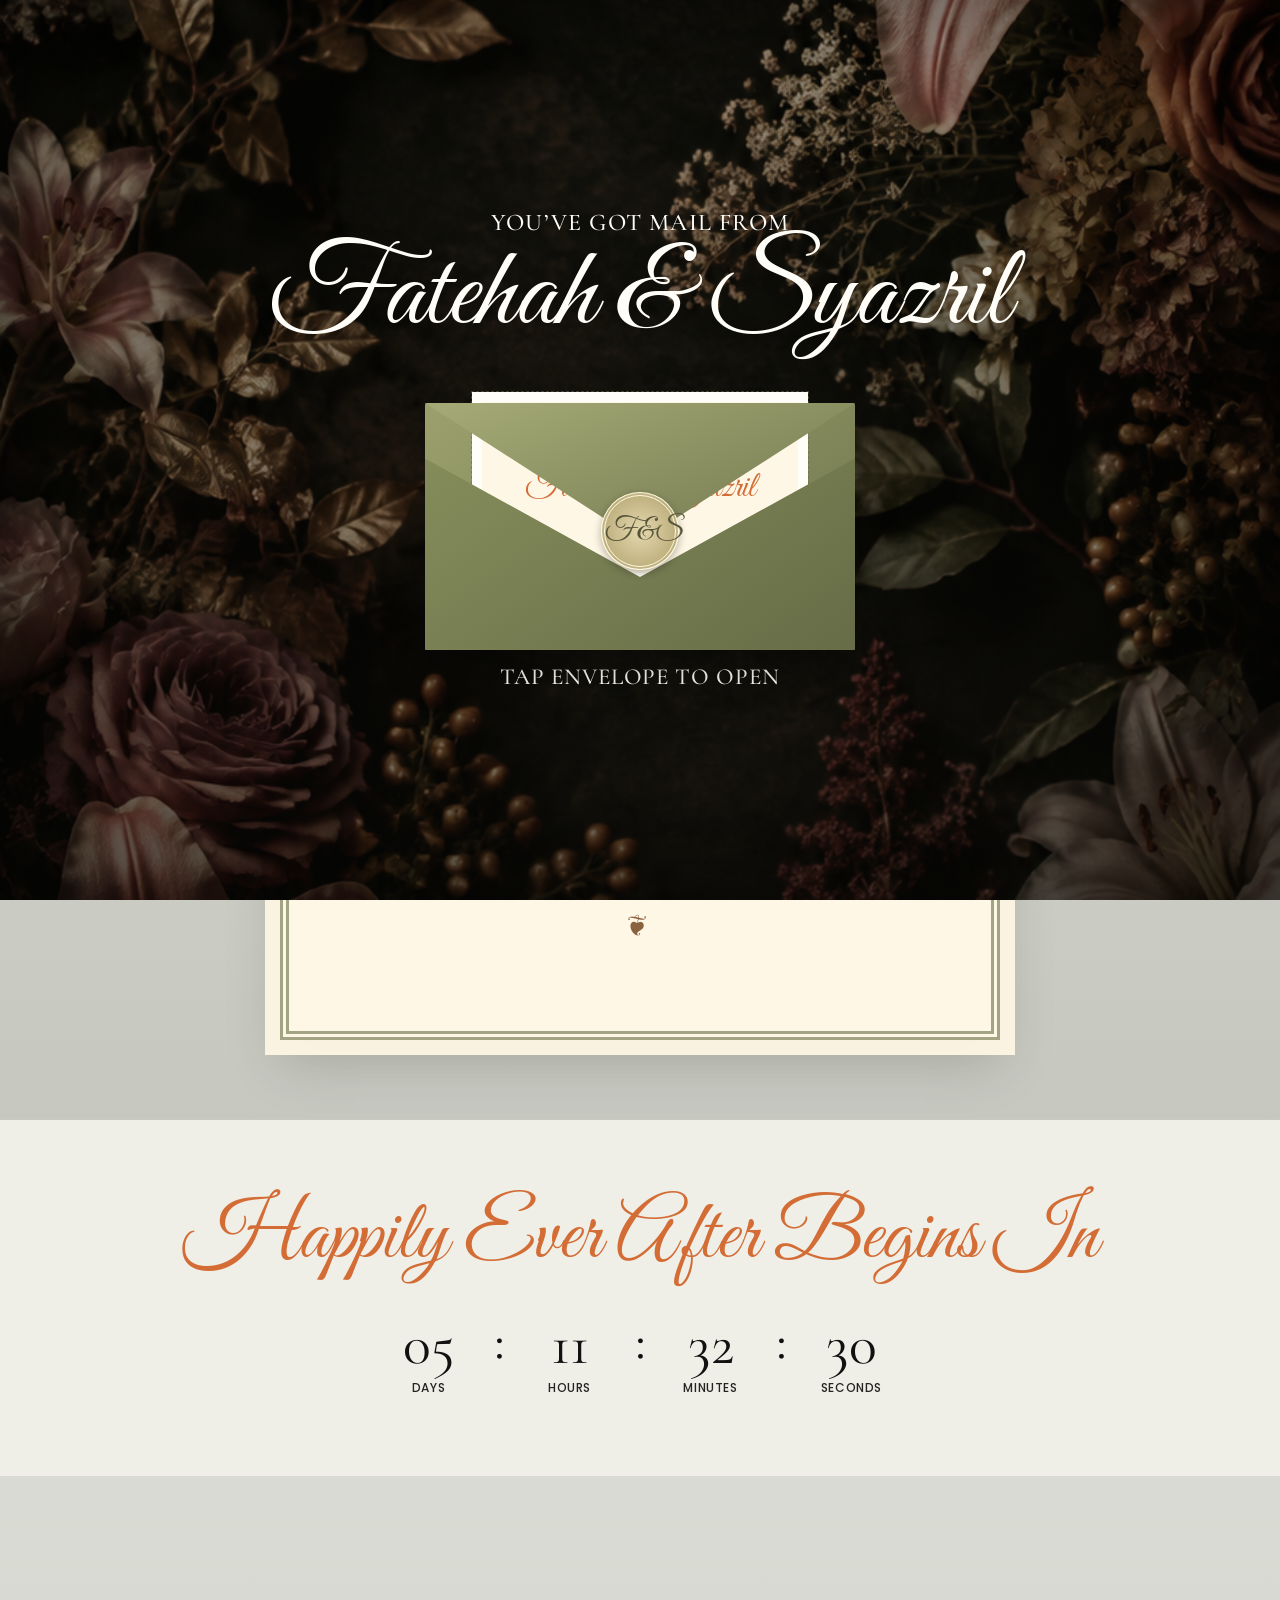
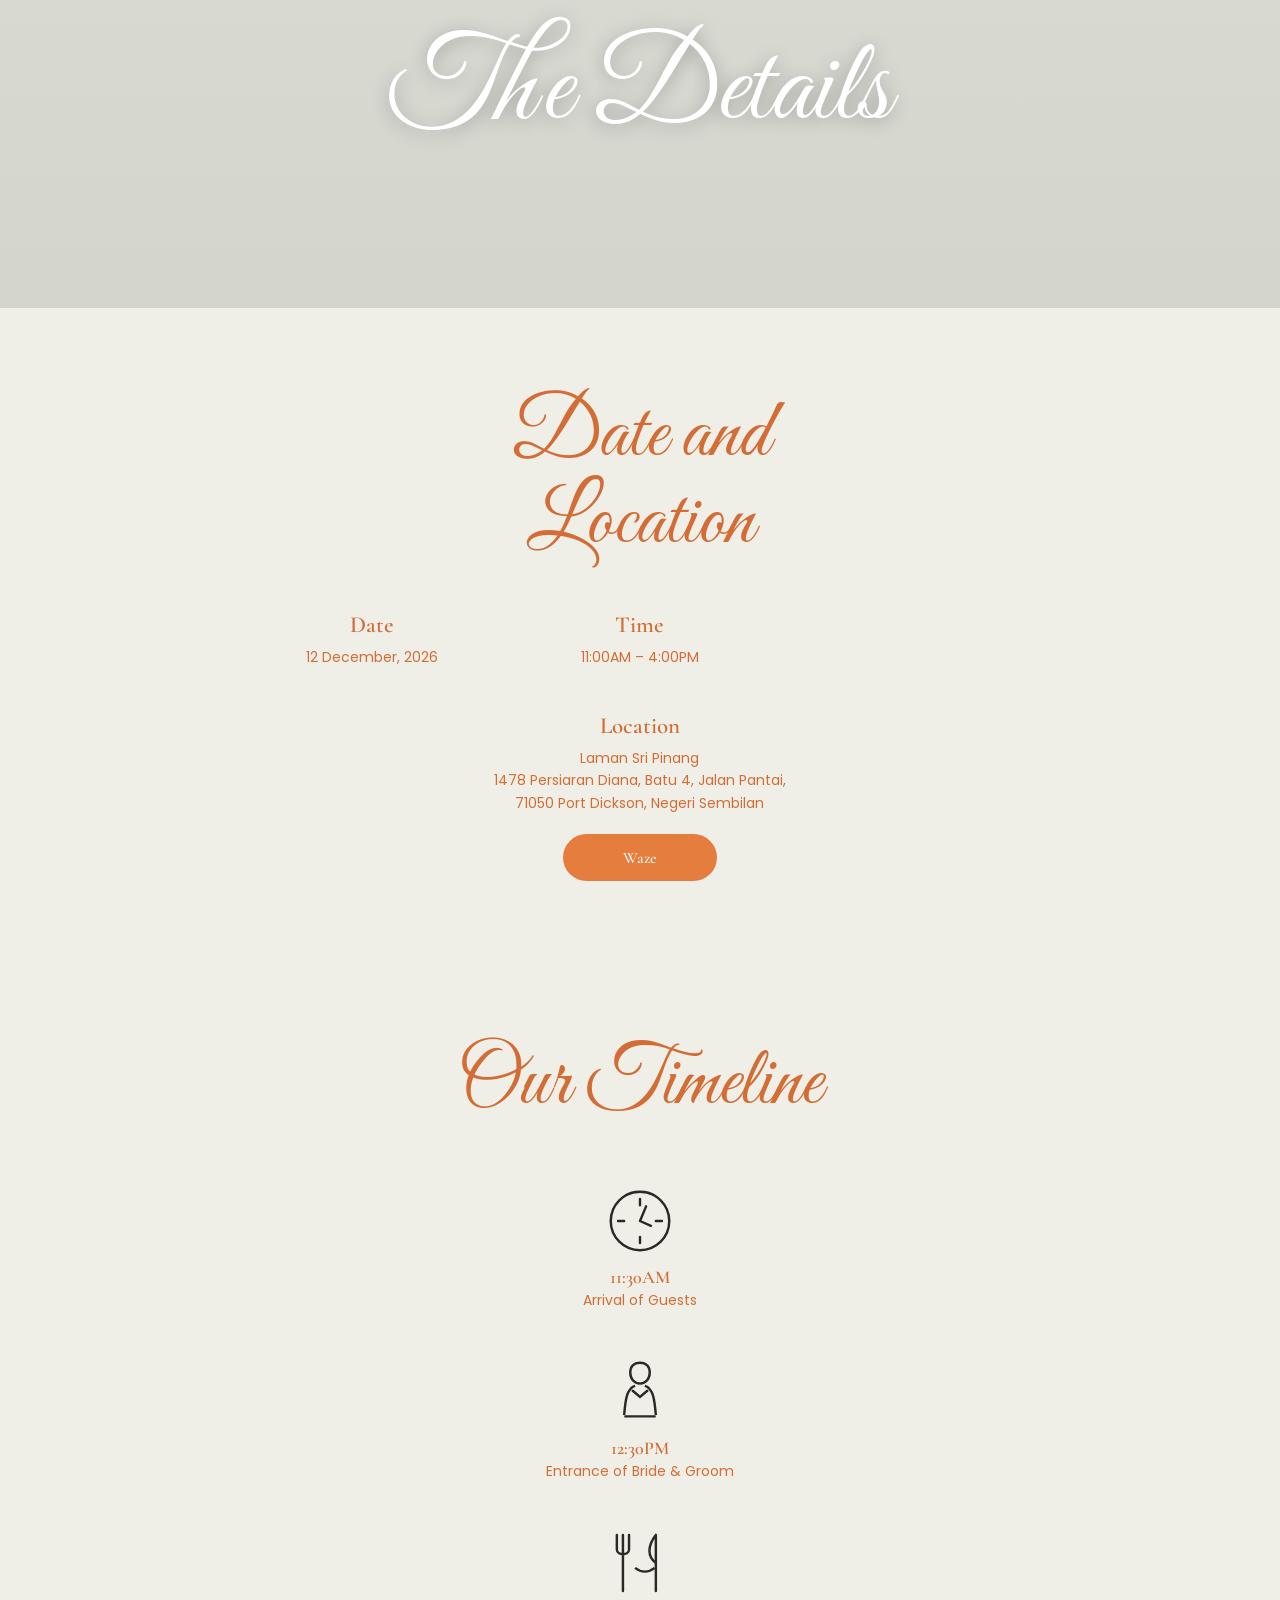
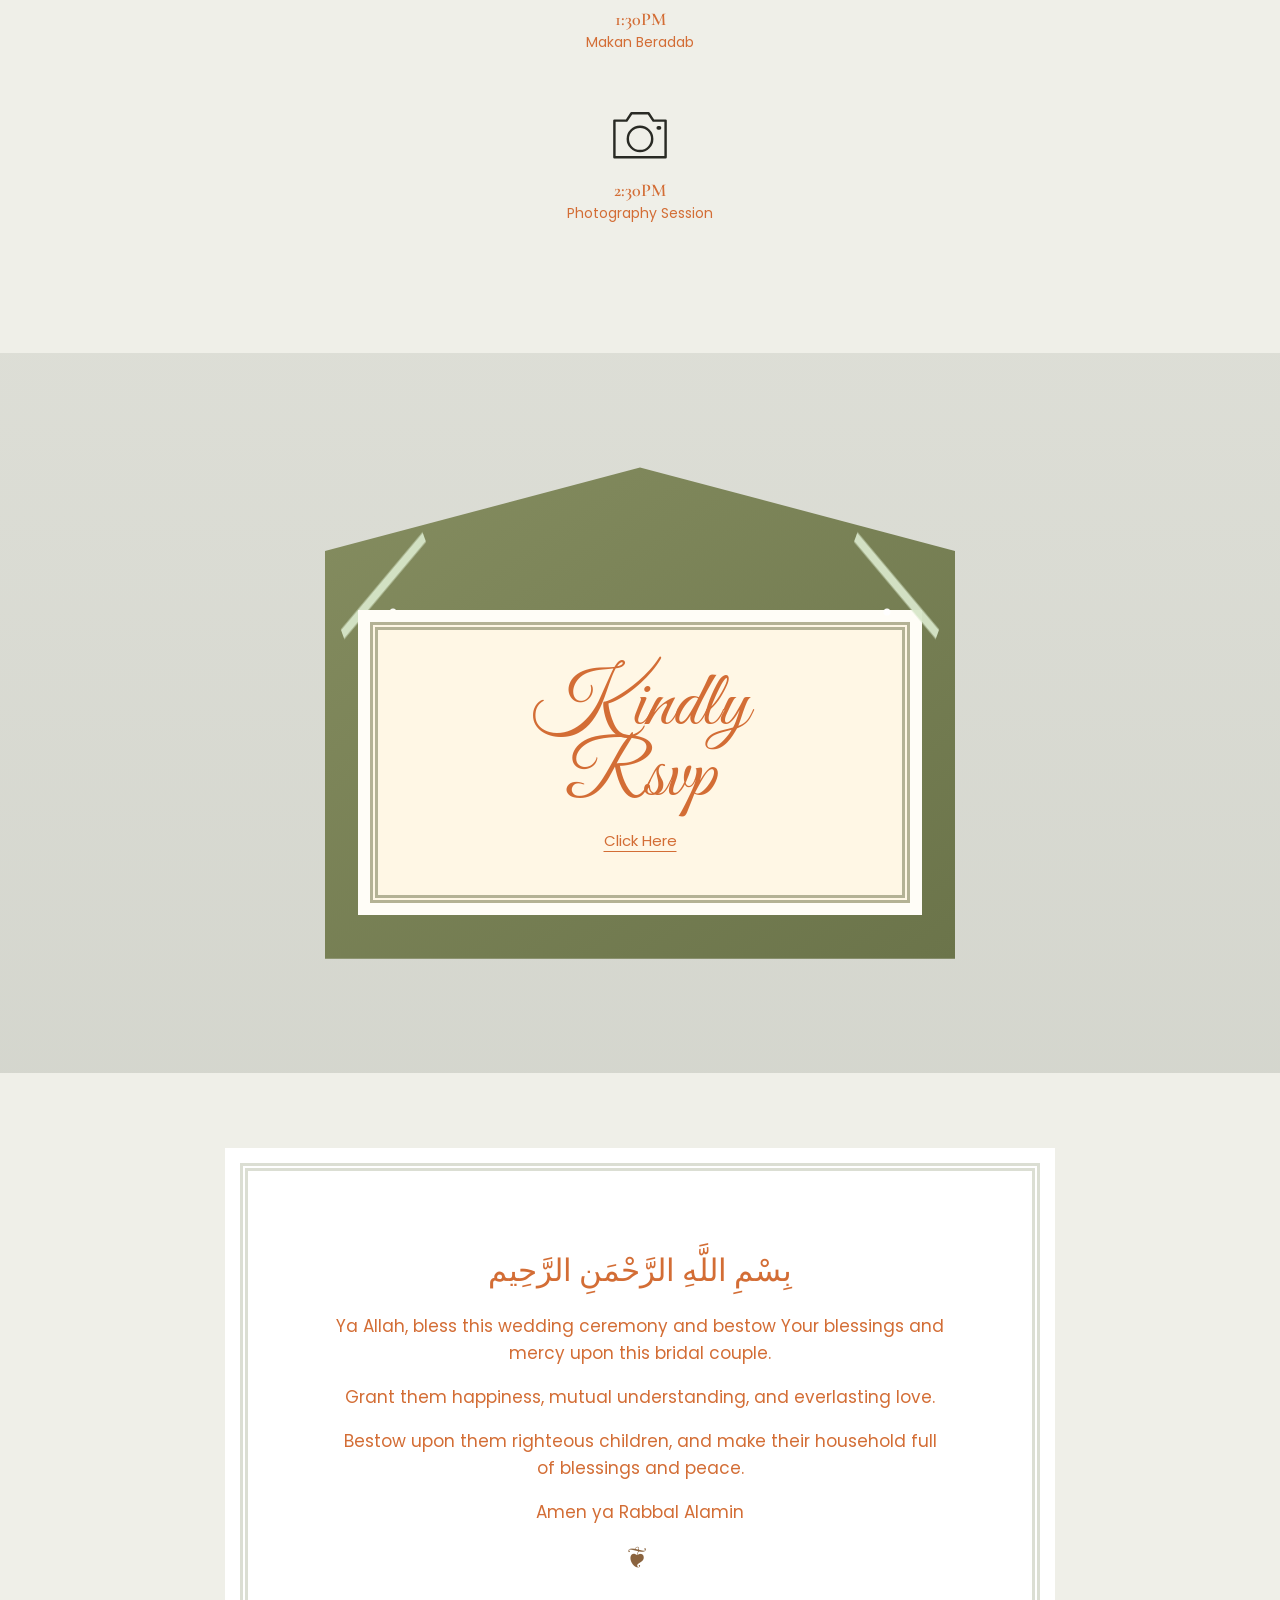
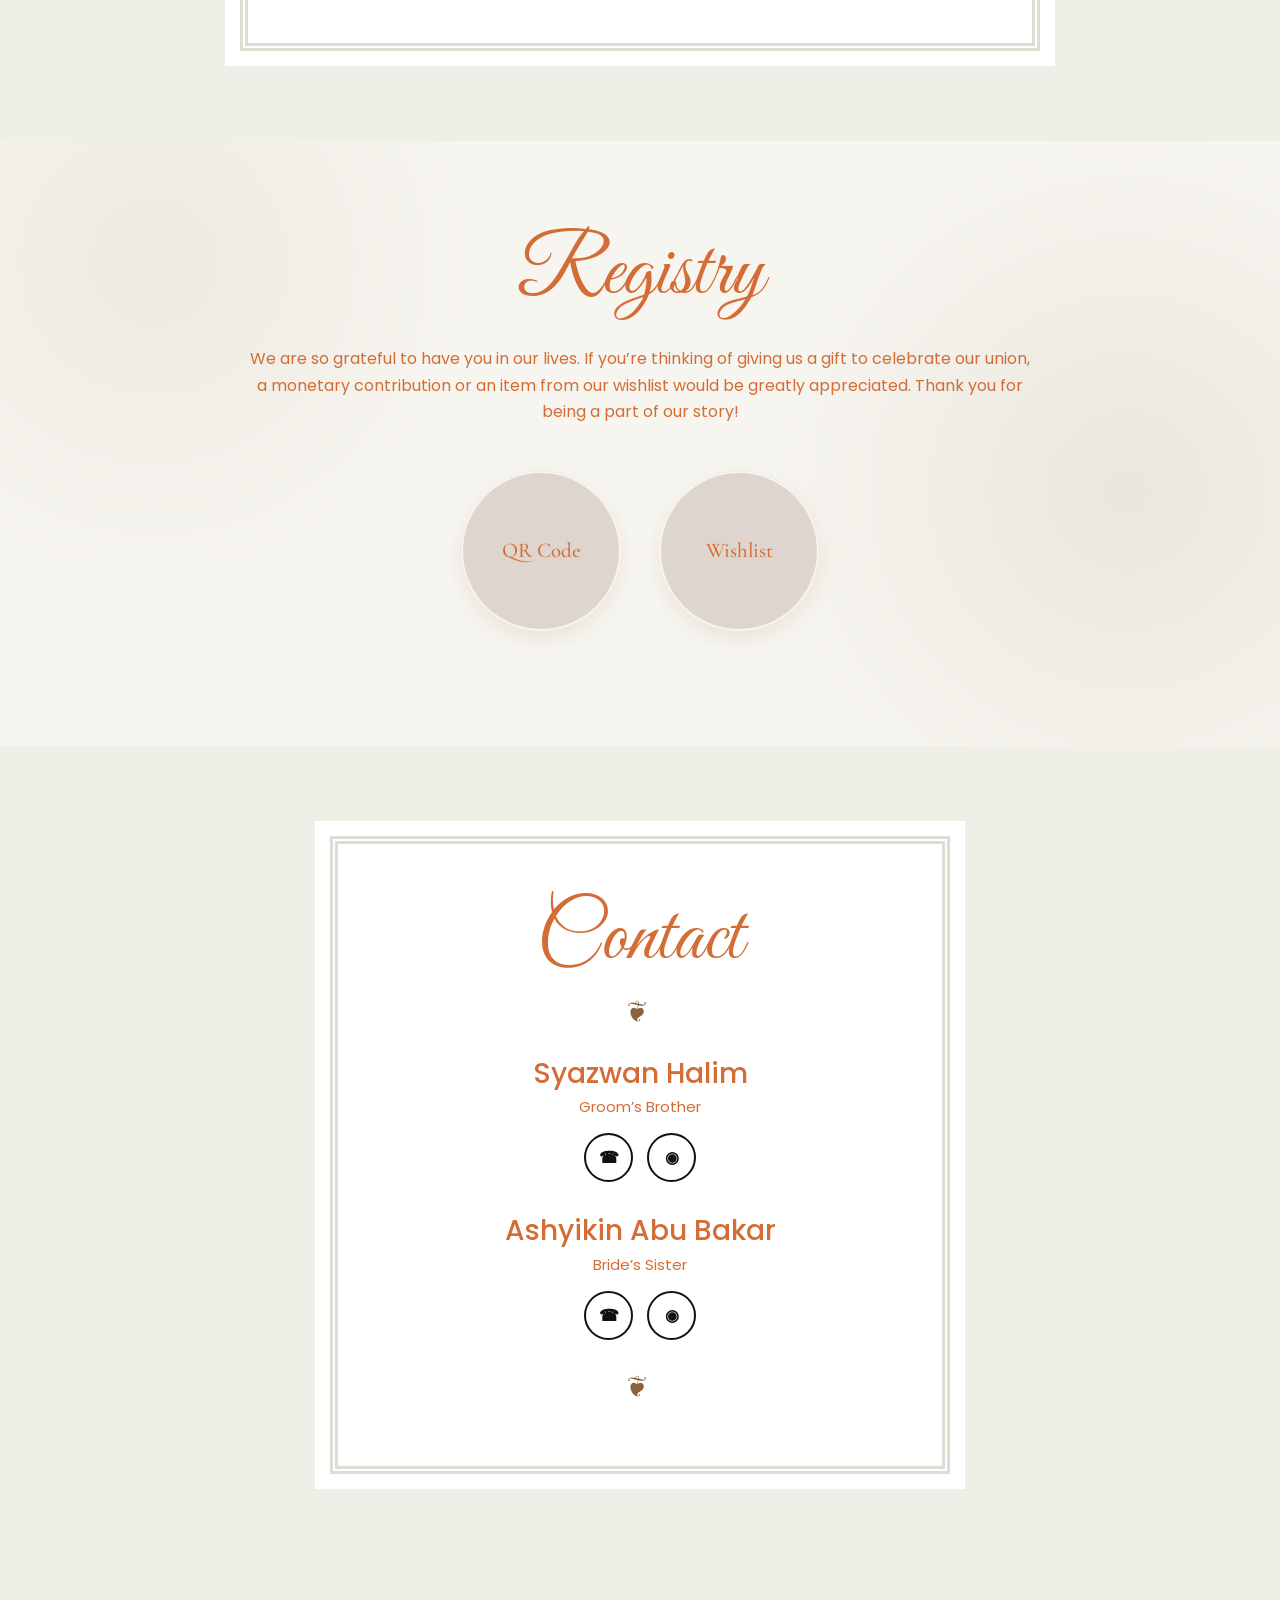
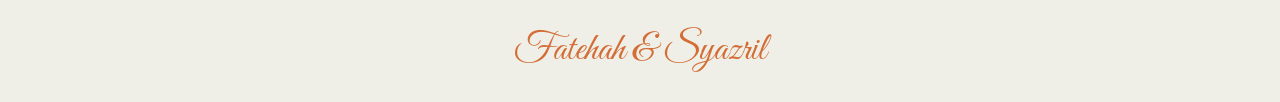
==== commit 8223757a: "Update index.html" ====
--- a/index.html
+++ b/index.html
@@ -2,207 +2,162 @@
 <html lang="en">
 <head>
   <meta charset="utf-8">
-  <meta name="viewport" content="width=device-width, initial-scale=1">
+  <meta name="viewport" content="width=device-width,initial-scale=1,viewport-fit=cover">
+  <meta name="theme-color" content="#efefe8">
   <title>Fatehah & Syazril</title>
   <link rel="preconnect" href="https://fonts.googleapis.com">
   <link rel="preconnect" href="https://fonts.gstatic.com" crossorigin>
-  <link href="https://fonts.googleapis.com/css2?family=Cormorant+Garamond:ital,wght@0,400;0,500;0,600;1,500&family=Great+Vibes&family=Montserrat:wght@400;500;600&display=swap" rel="stylesheet">
+  <link href="https://fonts.googleapis.com/css2?family=Cormorant+Garamond:ital,wght@0,400;0,500;0,600;1,500&family=Great+Vibes&family=Poppins:wght@300;400;500;600&display=swap" rel="stylesheet">
   <style>
-    :root { --ink:#242219; --paper:#eee9da; --sage:#878b5e; --sage-dark:#606345; --gold:#b49d62; --line:rgba(83,77,53,.23); }
-    * { box-sizing:border-box; }
-    html { scroll-behavior:smooth; width:100%; overflow-x:hidden; }
-    body { margin:0; width:100%; overflow-x:hidden; color:var(--ink); background:var(--paper); font-family:Montserrat,Arial,sans-serif; }
-    body:not(.is-open) { overflow:hidden; }
-    button, a { -webkit-tap-highlight-color:transparent; }
-    .nav { position:fixed; inset:0 0 auto; z-index:20; height:66px; display:flex; align-items:center; justify-content:space-between; padding:0 clamp(20px,5vw,76px); background:rgba(246,244,235,.94); border-bottom:1px solid rgba(31,31,23,.12); backdrop-filter:blur(12px); transform:translateY(-110%); transition:transform .55s ease; }
-    body.is-open .nav { transform:translateY(0); }
-    .brand { font-weight:600; font-size:14px; letter-spacing:.02em; }
-    .nav-links { display:flex; gap:clamp(14px,2.6vw,34px); }
-    .nav a { color:#4a4a41; text-decoration:none; font-size:12px; }
-    .nav a:hover { color:#7e7046; }
-    .gate { position:fixed; inset:0; z-index:40; display:grid; place-items:center; min-height:100svh; overflow:hidden; padding:max(14px,env(safe-area-inset-top)) 0 max(14px,env(safe-area-inset-bottom)); background:linear-gradient(rgba(10,12,7,.32),rgba(10,12,7,.58)),url('assets/hero-floral.png') center/cover; transition:opacity .8s ease, visibility .8s ease; }
-    .gate::after { content:""; position:absolute; inset:0; pointer-events:none; box-shadow:inset 0 0 110px rgba(0,0,0,.48); }
-    body.is-open .gate { opacity:0; visibility:hidden; }
-    .gate-inner { position:relative; z-index:1; min-height:100%; width:min(920px,100%); display:flex; flex-direction:column; align-items:center; justify-content:center; color:#fffdf5; text-align:center; padding:24px 20px; }
-    .eyebrow { margin:0 0 12px; font-family:'Cormorant Garamond',serif; font-size:clamp(18px,2vw,28px); letter-spacing:.035em; }
-    .couple { margin:0; max-width:100%; font-family:'Great Vibes',cursive; font-weight:400; font-size:clamp(64px,10vw,130px); line-height:.94; text-wrap:balance; text-shadow:0 2px 17px rgba(0,0,0,.28); }
-    .couple span,.couple i { display:inline; font-style:normal; }
-    .envelope-wrap { width:min(450px,80vw); aspect-ratio:1.52; margin:24px auto 18px; cursor:pointer; background:none; border:0; padding:0; display:block; }
-    .envelope { display:block; width:100%; height:100%; position:relative; filter:drop-shadow(0 18px 18px rgba(0,0,0,.35)); transition:transform .45s ease; }
-    .envelope-wrap:hover .envelope { transform:translateY(-7px) rotate(-1deg); }
-    .envelope-body { position:absolute; inset:15% 0 0; overflow:hidden; background:linear-gradient(145deg,#94966a,#70734e); clip-path:polygon(0 0,50% 57%,100% 0,100% 100%,0 100%); }
-    .envelope-body::before,.envelope-body::after { content:""; position:absolute; inset:0; background:linear-gradient(45deg,transparent 49.7%,rgba(62,65,42,.35) 50%,transparent 50.3%); }
-    .envelope-body::after { transform:scaleX(-1); }
-    .flap { position:absolute; inset:0 0 auto; height:63%; transform-origin:top; background:linear-gradient(160deg,#afb081,#77794f); clip-path:polygon(0 0,100% 0,50% 100%); transition:transform .55s ease; }
-    .monogram { position:absolute; z-index:2; top:54%; left:50%; transform:translate(-50%,-50%); width:88px; height:88px; display:grid; place-items:center; border-radius:50%; border:3px double rgba(255,252,229,.87); background:radial-gradient(circle,#e0d6b4,#a59566); color:#48442d; font-family:'Great Vibes',cursive; font-size:38px; box-shadow:0 2px 7px rgba(0,0,0,.35); }
-    .envelope-wrap:hover .flap { transform:rotateX(22deg); }
-    .tap { margin:0; font-family:'Cormorant Garamond',serif; font-size:clamp(17px,2vw,25px); letter-spacing:.03em; }
-    .page { min-height:100svh; }
-    .hero { position:relative; min-height:100svh; display:grid; place-items:center; padding:100px 20px 55px; color:#fffdf5; text-align:center; background:linear-gradient(rgba(10,12,7,.33),rgba(10,12,7,.56)),url('assets/hero-floral.png') center/cover; }
-    .hero::after { content:""; position:absolute; inset:0; box-shadow:inset 0 0 100px rgba(0,0,0,.48); pointer-events:none; }
-    .hero-content { position:relative; z-index:1; }
-    .hero .date { margin:22px 0 0; font-size:11px; letter-spacing:.3em; text-transform:uppercase; }
-    .section { padding:clamp(74px,10vw,130px) 22px; }
-    .ornament { color:var(--gold); letter-spacing:.5em; font-size:18px; margin:0 0 14px; }
-    .section-title { margin:0; font:500 clamp(38px,5vw,62px)/1 'Cormorant Garamond',serif; }
-    .invite { text-align:center; background:radial-gradient(circle at 50% 0,#faf9f0,transparent 62%),#e8e3d4; }
-    .invite-card { width:min(770px,100%); margin:34px auto 0; padding:clamp(35px,7vw,76px) clamp(24px,8vw,100px); border:1px solid var(--line); background:rgba(255,254,248,.55); box-shadow:0 10px 35px rgba(60,50,25,.08); }
-    .bismillah { font:italic 21px/1.2 'Cormorant Garamond',serif; margin:0 0 34px; }
-    .invite-copy { font:400 18px/1.6 'Cormorant Garamond',serif; }
-    .invite-copy strong { display:block; font-family:Montserrat,sans-serif; font-size:12px; letter-spacing:.09em; margin:6px 0; }
-    .invite-names { margin:28px 0; font:400 clamp(43px,7vw,74px)/.9 'Great Vibes',cursive; color:#4e5037; }
-    .verse { max-width:590px; margin:32px auto 0; font:italic 16px/1.6 'Cormorant Garamond',serif; color:#5f5d50; }
-    .details { background:#6d7050; color:#f9f6ea; text-align:center; }
-    .details .ornament { color:#e1d3a1; }
-    .details-grid { display:grid; grid-template-columns:repeat(3,1fr); gap:12px; width:min(800px,100%); margin:42px auto 0; }
-    .detail { padding:21px 12px; border:1px solid rgba(255,255,255,.26); }
-    .detail b { display:block; font:500 25px/1 'Cormorant Garamond',serif; color:#f4e8b8; margin-bottom:7px; }
-    .detail span { font-size:10px; letter-spacing:.08em; text-transform:uppercase; }
-    .location { text-align:center; background:#f5f1e7; }
-    .location-card { width:min(610px,100%); margin:35px auto 0; padding:34px 25px; border-top:1px solid var(--line); border-bottom:1px solid var(--line); }
-    .location-card h3 { margin:6px 0 8px; font:500 30px 'Cormorant Garamond',serif; }
-    .location-card p { max-width:460px; margin:0 auto 23px; font:15px/1.6 'Cormorant Garamond',serif; }
-    .button { display:inline-block; padding:13px 24px; border:1px solid #737653; color:#4e5138; text-decoration:none; background:transparent; font:500 11px Montserrat,sans-serif; letter-spacing:.14em; text-transform:uppercase; transition:.2s; }
-    .button:hover { background:#737653; color:#fff; }
-    .timeline { background:#e2dccb; }
-    .timeline-wrap { width:min(770px,100%); margin:43px auto 0; border-left:1px solid #aaa583; }
-    .timeline-item { position:relative; padding:0 0 31px 31px; }
-    .timeline-item::before { content:""; position:absolute; left:-6px; top:6px; width:11px; height:11px; border-radius:50%; background:#777950; border:3px solid #e2dccb; }
-    .timeline-time { display:block; color:#777950; font-size:11px; letter-spacing:.13em; }
-    .timeline-item h3 { margin:5px 0 0; font:500 28px 'Cormorant Garamond',serif; }
-    .rsvp { color:#fffdf5; text-align:center; background:linear-gradient(rgba(20,22,13,.48),rgba(20,22,13,.64)),url('assets/hero-floral.png') center/cover fixed; }
-    .rsvp-box { width:min(520px,100%); margin:38px auto 0; padding:35px 24px; border:1px solid rgba(255,255,255,.42); background:rgba(21,23,14,.36); }
-    .rsvp-box p { font:18px/1.6 'Cormorant Garamond',serif; }
-    .button-light { border-color:#f8f0d3; color:#fffdf5; }
-    .button-light:hover { background:#f8f0d3; color:#4d4c37; }
-    .gift { text-align:center; background:#f4f0e4; }
-    .gift-card { width:min(570px,100%); margin:35px auto 0; padding:33px 24px; border:1px solid var(--line); }
-    .gift-card h3 { margin:0 0 10px; font:500 31px 'Cormorant Garamond',serif; }
-    .gift-card p { margin:0; font:16px/1.5 'Cormorant Garamond',serif; }
-    .account { margin-top:22px; font-size:12px; letter-spacing:.08em; line-height:2; }
-    .wishlist { background:#787b5a; color:#fffdf5; text-align:center; }
-    .wishlist p { max-width:510px; margin:18px auto 25px; font:18px/1.6 'Cormorant Garamond',serif; }
-    footer { padding:30px 20px; text-align:center; background:#222419; color:#ece7d8; font:14px 'Cormorant Garamond',serif; }
-    .music-toggle { position:fixed; right:17px; bottom:17px; z-index:30; border:0; width:46px; height:46px; border-radius:50%; display:none; place-items:center; color:#fff; background:#69704f; box-shadow:0 4px 14px rgba(0,0,0,.25); cursor:pointer; }
-    body.is-open .music-toggle { display:grid; }
-    @media(max-width:650px) {
-      body.is-open { padding-bottom:calc(64px + env(safe-area-inset-bottom)); }
-      .nav { inset:auto 0 0; height:calc(62px + env(safe-area-inset-bottom)); padding:0 10px env(safe-area-inset-bottom); border-top:1px solid rgba(31,31,23,.13); border-bottom:0; transform:translateY(110%); }
-      body.is-open .nav { transform:translateY(0); }
-      .brand { display:none; }
-      .nav-links { width:100%; align-items:center; justify-content:space-around; gap:0; }
-      .nav a { min-height:44px; padding:0 8px; display:grid; place-items:center; font-size:10px; font-weight:500; }
-      .gate { background-position:56% center; }
-      .gate-inner { padding:18px 18px; }
-      .gate .eyebrow { margin-bottom:8px; font-size:16px; letter-spacing:.045em; }
-      .couple { font-size:clamp(52px,16vw,70px); line-height:.78; }
-      .couple span,.couple i { display:block; }
-      .couple i { margin:.04em 0 -.06em; font-size:.72em; }
-      .envelope-wrap { width:min(310px,78vw); margin:24px auto 16px; }
-      .monogram { width:72px; height:72px; font-size:31px; }
-      .tap { font-size:17px; }
-      .hero { padding:70px 20px 72px; background-position:56% center; }
-      .hero .couple { line-height:.82; }
-      .hero .date { line-height:1.7; }
-      .section { padding:72px 18px; }
-      .section-title { font-size:42px; line-height:.95; }
-      .invite-card { margin-top:26px; padding:40px 22px; }
-      .invite-copy { font-size:17px; }
-      .invite-names { font-size:54px; }
-      .details-grid { grid-template-columns:repeat(3,1fr); gap:7px; margin-top:30px; }
-      .detail { padding:16px 5px; }
-      .detail b { font-size:23px; }
-      .detail span { font-size:8px; }
-      .location-card { margin-top:28px; padding:28px 12px; }
-      .timeline-wrap { margin-top:34px; }
-      .timeline-item h3 { font-size:25px; }
-      .rsvp { background-attachment:scroll; }
-      .rsvp-box,.gift-card { padding:30px 20px; }
-      .button { width:100%; max-width:310px; min-height:46px; display:inline-grid; place-items:center; }
-      .music-toggle { right:14px; bottom:calc(76px + env(safe-area-inset-bottom)); }
+    :root{--cream:#efefe8;--ivory:#fff7e5;--orange:#d36d35;--olive:#7b8257;--olive-dark:#51573a;--brown:#8a633e;--ink:#23231e;--white:#fffdf7}
+    *{box-sizing:border-box}
+    html{width:100%;overflow-x:hidden;scroll-behavior:smooth;background:var(--cream)}
+    body{margin:0;width:100%;overflow-x:hidden;color:var(--ink);background:var(--cream);font-family:Poppins,Arial,sans-serif}
+    body:not(.opened){overflow:hidden}
+    a,button{-webkit-tap-highlight-color:transparent}
+    img,svg{display:block;max-width:100%}
+    .site-nav{position:fixed;z-index:30;inset:0 0 auto;height:48px;padding:0 clamp(18px,5vw,80px);display:flex;align-items:center;justify-content:flex-end;gap:30px;background:rgba(239,239,232,.94);border-bottom:1px solid rgba(40,40,30,.08);backdrop-filter:blur(10px);transform:translateY(-105%);transition:transform .45s ease}
+    body.opened .site-nav{transform:none}
+    .site-brand{margin-right:auto;color:#30352f;font-size:12px;font-weight:500;text-decoration:none}
+    .site-nav a:not(.site-brand){color:#55594f;font-size:12px;text-decoration:none}
+    .site-nav a.active,.site-nav a:hover{font-weight:600;color:#22251f}
+    .cover{position:fixed;z-index:50;inset:0;min-height:100svh;display:grid;place-items:center;padding:max(16px,env(safe-area-inset-top)) 18px max(16px,env(safe-area-inset-bottom));overflow:hidden;color:var(--white);text-align:center;background:linear-gradient(rgba(10,10,7,.32),rgba(10,10,7,.58)),url('assets/hero-floral.png') 55% center/cover;transition:opacity .85s ease,visibility .85s ease}
+    .cover::after{content:"";position:absolute;inset:0;pointer-events:none;box-shadow:inset 0 0 120px rgba(0,0,0,.46)}
+    body.opened .cover{opacity:0;visibility:hidden}
+    .cover-inner{position:relative;z-index:1;width:min(850px,100%);display:flex;flex-direction:column;align-items:center}
+    .cover-kicker{margin:0 0 7px;font:500 clamp(16px,2vw,24px)/1.2 'Cormorant Garamond',serif;letter-spacing:.05em}
+    .script-names{margin:0;font:400 clamp(64px,9vw,118px)/.92 'Great Vibes',cursive;text-shadow:0 3px 17px rgba(0,0,0,.25)}
+    .script-names span,.script-names i{display:inline;font-style:normal}
+    .open-button{width:min(430px,78vw);aspect-ratio:1.55;margin:22px auto 14px;padding:0;border:0;background:transparent;cursor:pointer}
+    .envelope{position:relative;display:block;width:100%;height:100%;filter:drop-shadow(0 18px 20px rgba(0,0,0,.34));transition:transform .35s ease}
+    .open-button:hover .envelope{transform:translateY(-6px)}
+    .env-back{position:absolute;inset:11% 0 0;border-radius:2px;background:linear-gradient(145deg,#9ba06d,#6d744b)}
+    .env-letter{position:absolute;z-index:1;left:11%;right:11%;top:7%;height:69%;display:grid;place-items:center;color:var(--orange);font:400 36px/1 'Great Vibes',cursive;background:var(--ivory);border:10px solid var(--white);outline:1px dashed rgba(105,104,79,.55)}
+    .env-front{position:absolute;z-index:2;inset:31% 0 0;background:linear-gradient(145deg,#858c5b,#666d47);clip-path:polygon(0 0,50% 62%,100% 0,100% 100%,0 100%)}
+    .env-flap{position:absolute;z-index:3;inset:11% 0 auto;height:50%;transform-origin:top;background:linear-gradient(160deg,#a5aa77,#73794f);clip-path:polygon(0 0,100% 0,50% 100%);transition:transform .5s ease}
+    .seal{position:absolute;z-index:4;left:50%;top:57%;transform:translate(-50%,-50%);width:78px;height:78px;display:grid;place-items:center;border-radius:50%;border:4px double rgba(255,253,230,.95);color:#57543a;background:radial-gradient(circle,#e4d8ae,#b1a16d);font:400 30px/1 'Great Vibes',cursive;box-shadow:0 3px 8px rgba(0,0,0,.3)}
+    .open-button:hover .env-flap{transform:rotateX(20deg)}
+    .tap-copy{margin:0;font:500 clamp(16px,2vw,23px)/1.2 'Cormorant Garamond',serif;letter-spacing:.04em}
+    main{display:block}
+    .invitation-scene{min-height:100svh;padding:95px 22px 80px;display:grid;place-items:center;background-image:linear-gradient(rgba(35,44,30,.10),rgba(35,44,30,.2)),url('assets/tropical-floral-v3.png');background-position:center;background-size:cover}
+    .lace-card{position:relative;width:min(720px,92vw);padding:clamp(46px,7vw,78px) clamp(30px,8vw,92px);text-align:center;color:var(--orange);background:var(--ivory);border:9px double rgba(126,132,94,.72);box-shadow:0 0 0 15px rgba(255,247,229,.94),0 20px 50px rgba(39,42,27,.22)}
+    .lace-card::before{content:"";position:absolute;inset:-23px;z-index:-1;background:radial-gradient(circle at 12px 12px,transparent 7px,var(--white) 7.5px 10px,transparent 10.5px) 0 0/24px 24px;filter:drop-shadow(0 1px 0 rgba(93,96,70,.2))}
+    .arabic{margin:0 0 20px;font-family:'Cormorant Garamond',serif;font-size:28px}
+    .verse{margin:0 auto 26px;max-width:530px;font:italic 17px/1.5 'Cormorant Garamond',serif;color:#a45a31}
+    .flourish{margin:14px 0;color:var(--brown);font:400 28px/1 'Cormorant Garamond',serif;letter-spacing:.22em}
+    .invite-line{margin:12px 0;font-size:14px;line-height:1.6}
+    .parents{margin:9px 0;font:600 16px/1.45 'Cormorant Garamond',serif;letter-spacing:.035em}
+    .couple-full{margin:25px 0 12px;font:400 clamp(37px,5vw,54px)/1.05 'Great Vibes',cursive;color:#c96332}
+    .countdown-section{padding:75px 20px 82px;text-align:center;background:var(--cream)}
+    .orange-title{margin:0;color:var(--orange);font:400 clamp(48px,7vw,83px)/1.05 'Great Vibes',cursive}
+    .countdown{display:flex;align-items:flex-start;justify-content:center;gap:clamp(8px,2.5vw,27px);margin:34px auto 0}
+    .count-unit{min-width:76px}
+    .count-unit strong{display:block;font:400 clamp(34px,5vw,58px)/1 'Cormorant Garamond',serif;color:#111}
+    .count-unit span{display:block;margin-top:8px;font:500 12px/1 Poppins,sans-serif;color:#25251f;letter-spacing:.05em;text-transform:uppercase}
+    .colon{font:400 clamp(32px,5vw,55px)/.9 'Cormorant Garamond',serif;color:#111}
+    .photo-divider{min-height:48svh;display:grid;place-items:center;padding:50px 20px;text-align:center;background:linear-gradient(rgba(28,39,25,.1),rgba(28,39,25,.13)),url('assets/tropical-floral-v3.png') center/cover}
+    .photo-divider h2{margin:0;color:#fff;font:400 clamp(64px,10vw,118px)/1 'Great Vibes',cursive;text-shadow:0 3px 18px rgba(0,0,0,.28)}
+    .details{padding:85px 22px 110px;text-align:center;color:var(--orange);background:var(--cream)}
+    .details-grid{width:min(760px,100%);margin:45px auto 0;display:grid;grid-template-columns:repeat(3,1fr);gap:45px}
+    .detail-block h3{margin:0 0 6px;font:600 23px/1.2 'Cormorant Garamond',serif}
+    .detail-block p{margin:0;font-size:14px;line-height:1.6}
+    .detail-block.location{grid-column:1/-1}
+    .waze{display:inline-grid;place-items:center;min-width:154px;height:47px;margin-top:20px;padding:0 25px;border-radius:999px;color:#fff;text-decoration:none;background:#e47d3e;font:500 16px 'Cormorant Garamond',serif;transition:.2s}
+    .waze:hover{transform:translateY(-2px);background:#c9602d}
+    .timeline{padding:50px 20px 105px;text-align:center;background:var(--cream)}
+    .timeline-list{width:min(440px,100%);margin:36px auto 0}
+    .timeline-item{padding:18px 0 24px;color:var(--orange)}
+    .timeline-icon{width:78px;height:78px;margin:0 auto 8px;color:#292a24}
+    .timeline-item time{display:block;font:600 18px/1 'Cormorant Garamond',serif}
+    .timeline-item p{margin:4px 0 0;font-size:14px}
+    .rsvp-scene{min-height:80svh;display:grid;place-items:center;padding:85px 22px;background:linear-gradient(rgba(34,47,30,.09),rgba(34,47,30,.13)),url('assets/tropical-floral-v3.png') center/cover}
+    .rsvp-envelope{position:relative;width:min(630px,95vw);padding:155px 45px 56px;text-align:center;background:linear-gradient(145deg,#858d60,#6b744a);filter:drop-shadow(0 20px 25px rgba(0,0,0,.25));clip-path:polygon(0 17%,50% 0,100% 17%,100% 100%,0 100%)}
+    .rsvp-envelope::before,.rsvp-envelope::after{content:"";position:absolute;top:11%;width:110px;height:180px;background:radial-gradient(circle,#fff 0 3px,transparent 4px),linear-gradient(150deg,transparent 36%,#d7e6c9 37% 40%,transparent 41%);opacity:.95}
+    .rsvp-envelope::before{left:2%;transform:rotate(-20deg)}
+    .rsvp-envelope::after{right:2%;transform:scaleX(-1) rotate(-20deg)}
+    .rsvp-note{position:relative;margin:auto;padding:42px 25px;color:var(--orange);background:var(--ivory);border:8px double rgba(130,133,98,.6);box-shadow:0 0 0 12px var(--white)}
+    .rsvp-note h2{margin:0;font:400 clamp(49px,7vw,78px)/.9 'Great Vibes',cursive}
+    .rsvp-note a{display:inline-block;margin-top:16px;color:var(--orange);font-size:15px;text-underline-offset:5px}
+    .prayer{padding:90px 22px;background:var(--cream)}
+    .prayer-card{width:min(800px,95vw);margin:auto;padding:58px clamp(24px,7vw,85px);text-align:center;color:var(--orange);background:#fff;border:8px double rgba(207,211,196,.75);box-shadow:0 0 0 15px #fff}
+    .prayer-card p{margin:18px 0;font-size:17px;line-height:1.55}
+    .prayer-card .arabic{font-size:31px}
+    .registry{padding:90px 22px 115px;text-align:center;color:var(--orange);background-color:#f7f5ef;background-image:radial-gradient(circle at 12% 20%,rgba(105,100,72,.08),transparent 27%),radial-gradient(circle at 88% 58%,rgba(105,100,72,.1),transparent 31%)}
+    .registry-copy{max-width:790px;margin:28px auto 45px;font-size:16px;line-height:1.65}
+    .registry-actions{display:flex;justify-content:center;gap:38px;flex-wrap:wrap}
+    .registry-action{width:160px;height:160px;padding:15px;border:0;border-radius:50%;display:grid;place-items:center;color:var(--orange);text-decoration:none;background:#ded6ce;box-shadow:inset 0 0 0 2px #f8f4ee,0 8px 20px rgba(60,45,30,.08);font:500 21px/1.2 'Cormorant Garamond',serif;transition:.2s}
+    .registry-action:hover{transform:translateY(-4px);background:#d5c9bf}
+    .contact{padding:90px 22px 125px;background:var(--cream)}
+    .contact-card{width:min(620px,94vw);margin:auto;padding:52px 26px;text-align:center;color:var(--orange);background:#fff;border:8px double rgba(207,211,196,.75);box-shadow:0 0 0 15px #fff}
+    .contact-person{margin:32px 0}
+    .contact-person h3{margin:0;font:500 28px/1.2 Poppins,sans-serif}
+    .contact-person p{margin:5px 0 15px;font-size:15px}
+    .contact-buttons{display:flex;justify-content:center;gap:14px}
+    .contact-button{width:49px;height:49px;display:grid;place-items:center;border:2px solid #111;border-radius:50%;color:#111;text-decoration:none;font-weight:600}
+    footer{padding:32px 20px;text-align:center;color:var(--orange);background:var(--cream);font:400 39px/1 'Great Vibes',cursive}
+    .music-toggle{position:fixed;z-index:35;right:18px;bottom:18px;width:47px;height:47px;display:none;place-items:center;border:0;border-radius:50%;color:#fff;background:var(--olive);box-shadow:0 5px 16px rgba(0,0,0,.24);cursor:pointer}
+    body.opened .music-toggle{display:grid}
+    @media(max-width:680px){
+      body.opened{padding-bottom:calc(62px + env(safe-area-inset-bottom))}
+      .site-nav{inset:auto 0 0;height:calc(62px + env(safe-area-inset-bottom));padding:0 8px env(safe-area-inset-bottom);justify-content:space-around;gap:0;border-top:1px solid rgba(40,40,30,.1);border-bottom:0;transform:translateY(110%)}
+      body.opened .site-nav{transform:none}
+      .site-brand{display:none}
+      .site-nav a:not(.site-brand){height:44px;padding:0 8px;display:grid;place-items:center;font-size:10px}
+      .cover{background-position:55% center}
+      .cover-kicker{font-size:16px}
+      .script-names{font-size:clamp(54px,16vw,70px);line-height:.77}
+      .script-names span,.script-names i{display:block}
+      .script-names i{font-size:.72em;margin:.04em 0 -.05em}
+      .open-button{width:min(305px,78vw);margin:22px auto 14px}
+      .env-letter{font-size:27px;border-width:7px}
+      .seal{width:65px;height:65px;font-size:25px}
+      .tap-copy{font-size:17px}
+      .invitation-scene{padding:62px 26px;background-position:53% center}
+      .lace-card{width:100%;padding:45px 20px;border-width:6px;box-shadow:0 0 0 10px rgba(255,247,229,.95),0 16px 35px rgba(39,42,27,.2)}
+      .lace-card::before{inset:-17px;background-size:18px 18px;background-image:radial-gradient(circle at 9px 9px,transparent 5px,var(--white) 5.5px 8px,transparent 8.5px)}
+      .arabic{font-size:23px}.verse{font-size:14px;line-height:1.45}.invite-line{font-size:12px}.parents{font-size:14px}.couple-full{font-size:39px}
+      .countdown-section{padding:64px 12px 70px}.orange-title{font-size:51px}.countdown{gap:6px;margin-top:28px}.count-unit{min-width:58px}.count-unit strong{font-size:37px}.count-unit span{font-size:8px;margin-top:5px}.colon{font-size:35px}
+      .photo-divider{min-height:40svh;background-position:56% center}.photo-divider h2{font-size:67px}
+      .details{padding:68px 20px 82px}.details-grid{grid-template-columns:1fr;gap:35px;margin-top:35px}.detail-block.location{grid-column:auto}
+      .timeline{padding:45px 20px 75px}.timeline-item{padding:15px 0 22px}
+      .rsvp-scene{min-height:72svh;padding:62px 20px;background-position:55% center}.rsvp-envelope{width:100%;padding:112px 28px 37px}.rsvp-note{padding:34px 17px;border-width:6px;box-shadow:0 0 0 8px var(--white)}
+      .prayer{padding:65px 20px}.prayer-card{width:100%;padding:45px 20px;border-width:6px;box-shadow:0 0 0 9px #fff}.prayer-card p{font-size:14px}
+      .registry{padding:68px 20px 85px}.registry-copy{font-size:14px;margin-bottom:35px}.registry-actions{gap:20px}.registry-action{width:132px;height:132px;font-size:18px}
+      .contact{padding:68px 20px 88px}.contact-card{width:100%;padding:42px 18px;border-width:6px;box-shadow:0 0 0 9px #fff}.contact-person h3{font-size:22px}
+      .music-toggle{right:14px;bottom:calc(75px + env(safe-area-inset-bottom))}
     }
-    @media(max-height:700px) and (orientation:landscape) {
-      .gate-inner { padding:12px 20px; }
-      .gate .eyebrow { font-size:15px; margin-bottom:4px; }
-      .gate .couple { font-size:48px; }
-      .gate .couple span,.gate .couple i { display:inline; }
-      .envelope-wrap { width:min(280px,44vw); margin:12px auto 8px; }
-      .tap { font-size:15px; }
-    }
-    @media(prefers-reduced-motion:reduce) { html { scroll-behavior:auto; } *,*::before,*::after { animation-duration:.01ms!important; transition-duration:.01ms!important; } }
+    @media(prefers-reduced-motion:reduce){html{scroll-behavior:auto}*,*::before,*::after{transition-duration:.01ms!important;animation-duration:.01ms!important}}
   </style>
 </head>
 <body>
-  <audio id="bgMusic" loop preload="auto"><source src="no%20na%20-%20rollerblade%20%28Official%20Music%20Video%29.mp3" type="audio/mpeg"></audio>
-
-  <nav class="nav" aria-label="Primary navigation">
-    <span class="brand">SyazWedsFatehah</span>
-    <div class="nav-links"><a href="#home">Main Page</a><a href="#rsvp">RSVP</a><a href="#gift">Money Gift</a><a href="#wishlist">Wishlist</a></div>
-  </nav>
-
+  <audio id="bgMusic" loop preload="auto"><source src="song.mp3" type="audio/mpeg"><source src="no%20na%20-%20rollerblade%20%28Official%20Music%20Video%29.mp3" type="audio/mpeg"></audio>
+  <nav class="site-nav" aria-label="Wedding navigation"><a class="site-brand" href="#invitation">SyazWedsFatehah</a><a class="active" href="#invitation">Main Page</a><a href="#rsvp">RSVP</a><a href="#registry">Money Gift</a><a href="#registry">Wishlist</a></nav>
   <main>
-    <section class="hero page" id="home">
-      <div class="hero-content">
-        <p class="eyebrow">YOU’VE GOT MAIL FROM</p>
-        <h1 class="couple"><span>Fatehah</span> <i>&amp;</i> <span>Syazril</span></h1>
-        <p class="date">12 December 2026 · Port Dickson</p>
-      </div>
-    </section>
-
-    <section class="invite section" id="invitation">
-      <p class="ornament">✦ ✦ ✦</p><h2 class="section-title">An Invitation</h2>
-      <div class="invite-card">
-        <p class="bismillah">In the Name of Allah, the Most Gracious, the Most Merciful</p>
-        <div class="invite-copy">
-          <strong>MOHD SAHFANI BIN HUSSIN</strong><strong>NORSABRINA BINTI DOL MOID</strong>
-          <p>together with</p>
-          <strong>HAJI ABD HALIM BIN MOHD</strong><strong>HAJAH MAIMUNAH BINTI SAMEK</strong>
-          <p>cordially invite you to celebrate the wedding of their beloved children</p>
-        </div>
-        <div class="invite-names">Fatehah<br><span style="font-size:.6em">&amp;</span><br>Syazril</div>
-        <p class="verse">“And of His signs is that He created for you from yourselves mates that you may find tranquility in them; and He placed between you affection and mercy. Indeed in that are signs for a people who give thought” — Ar-Rum, Ayah 21</p>
-      </div>
-    </section>
-
-    <section class="details section">
-      <p class="ornament">✦ ✦ ✦</p><h2 class="section-title">Happily Ever After Begins In</h2>
-      <div class="details-grid" id="countdown" aria-label="Wedding countdown"></div>
-    </section>
-
-    <section class="location section">
-      <p class="ornament">✦ ✦ ✦</p><h2 class="section-title">Date and Location</h2>
-      <div class="location-card"><p><b>Date</b></p><h3>12 December 2026</h3><p><b>Time</b><br>11:00 AM – 4:00 PM</p><p><b>Location</b><br>Laman Sri Pinang<br>1478 Persiaran Diana, Batu 4, Jalan Pantai,<br>71050 Port Dickson, Negeri Sembilan</p><a class="button" target="_blank" rel="noopener" href="https://www.google.com/maps/search/?api=1&query=Laman+Sri+Pinang%2C+Port+Dickson">Open in Waze / Maps</a></div>
-    </section>
-
-    <section class="timeline section"><p class="ornament">✦ ✦ ✦</p><h2 class="section-title">Our Timeline</h2><div class="timeline-wrap"><div class="timeline-item"><span class="timeline-time">11:30 AM</span><h3>Arrival of Guests</h3></div><div class="timeline-item"><span class="timeline-time">12:30 PM</span><h3>Entrance of Bride &amp; Groom</h3></div><div class="timeline-item"><span class="timeline-time">1:30 PM</span><h3>Makan Beradab</h3></div><div class="timeline-item"><span class="timeline-time">2:30 PM</span><h3>Photography Session</h3></div></div></section>
-
-    <section class="rsvp section" id="rsvp"><p class="ornament">✦ ✦ ✦</p><h2 class="section-title">RSVP</h2><div class="rsvp-box"><p>Your presence will make our day even more meaningful. Please confirm your attendance with the couple.</p><a class="button button-light" href="https://wa.me/" target="_blank" rel="noopener">Confirm Attendance</a></div></section>
-
-    <section class="gift section" id="gift"><p class="ornament">✦ ✦ ✦</p><h2 class="section-title">Money Gift</h2><div class="gift-card"><h3>With Love &amp; Blessings</h3><p>Your presence is already the greatest gift. For those who wish to bless the couple further, bank details can be added here.</p><div class="account">BANK NAME<br><b>ACCOUNT NUMBER</b><br>ACCOUNT HOLDER NAME</div></div></section>
-
-    <section class="wishlist section" id="wishlist"><p class="ornament">✦ ✦ ✦</p><h2 class="section-title">Wishlist</h2><p>For friends and family who would like to send something special, their wishlist link can be placed here.</p><a class="button button-light" href="#" onclick="return false;">Wishlist Coming Soon</a></section>
+    <section class="invitation-scene" id="invitation"><article class="lace-card"><p class="arabic">بِسْمِ اللَّهِ الرَّحْمَنِ الرَّحِيم</p><p class="verse">“And of His signs is that He created for you from yourselves mates that you may find tranquility in them; and He placed between you affection and mercy. Indeed in that are signs for a people who give thought” — Ar-Rum, Ayah 21</p><div class="flourish">❦</div><p class="invite-line">In the Name of Allah, the Most Gracious, the Most Merciful</p><p class="parents">MOHD SAHFANI BIN HUSSIN<br>NORSABRINA BINTI DOL MOID</p><p class="invite-line">together with</p><p class="parents">HAJI ABD HALIM BIN MOHD<br>HAJAH MAIMUNAH BINTI SAMEK</p><p class="invite-line">cordially invite you to celebrate the wedding of their beloved children</p><p class="couple-full">Nurul Fatehah Binti Abu Bakar<br>&amp;<br>Muhammad Syazril Bin Abd Halim</p><div class="flourish">❦</div></article></section>
+    <section class="countdown-section"><h2 class="orange-title">Happily Ever After Begins In</h2><div class="countdown" id="countdown" aria-label="Wedding countdown"></div></section>
+    <section class="photo-divider"><h2>The Details</h2></section>
+    <section class="details"><h2 class="orange-title">Date and<br>Location</h2><div class="details-grid"><div class="detail-block"><h3>Date</h3><p>12 December, 2026</p></div><div class="detail-block"><h3>Time</h3><p>11:00AM – 4:00PM</p></div><div class="detail-block location"><h3>Location</h3><p>Laman Sri Pinang<br>1478 Persiaran Diana, Batu 4, Jalan Pantai,<br>71050 Port Dickson, Negeri Sembilan</p><a class="waze" target="_blank" rel="noopener" href="https://ul.waze.com/ul?place=ChIJlXOTsIfxzTERS6HaK9siVlE&ll=2.50207780%2C101.83939900&navigate=yes&utm_campaign=default&utm_source=waze_website&utm_medium=lm_share_location">Waze</a></div></div></section>
+    <section class="timeline"><h2 class="orange-title">Our Timeline</h2><div class="timeline-list">
+      <div class="timeline-item"><svg class="timeline-icon" viewBox="0 0 64 64" aria-hidden="true"><circle cx="32" cy="32" r="24" fill="none" stroke="currentColor" stroke-width="2"/><path d="M32 14v5M32 45v5M14 32h5M45 32h5M32 32l5-12M32 32l9 4" fill="none" stroke="currentColor" stroke-width="2" stroke-linecap="round"/></svg><time>11:30AM</time><p>Arrival of Guests</p></div>
+      <div class="timeline-item"><svg class="timeline-icon" viewBox="0 0 64 64" aria-hidden="true"><path d="M19 51c1-12 2-22 9-24M45 51c-1-12-2-22-9-24M24 16c0 5 3 9 8 9s8-4 8-9-3-8-8-8-8 3-8 8Z" fill="none" stroke="currentColor" stroke-width="2"/><path d="M20 52h24M26 31l6 5 6-5" fill="none" stroke="currentColor" stroke-width="2" stroke-linecap="round"/></svg><time>12:30PM</time><p>Entrance of Bride &amp; Groom</p></div>
+      <div class="timeline-item"><svg class="timeline-icon" viewBox="0 0 64 64" aria-hidden="true"><path d="M18 9v20M13 9v12c0 5 10 5 10 0V9M18 29v26M45 9c-7 9-7 18 0 23v23M45 9v23" fill="none" stroke="currentColor" stroke-width="2" stroke-linecap="round"/><path d="M28 36c5 4 11 4 16 0" fill="none" stroke="currentColor" stroke-width="2"/></svg><time>1:30PM</time><p>Makan Beradab</p></div>
+      <div class="timeline-item"><svg class="timeline-icon" viewBox="0 0 64 64" aria-hidden="true"><path d="M11 21h10l4-6h14l4 6h10v30H11Z" fill="none" stroke="currentColor" stroke-width="2" stroke-linejoin="round"/><circle cx="32" cy="36" r="10" fill="none" stroke="currentColor" stroke-width="2"/><path d="M47 27h1" stroke="currentColor" stroke-width="3" stroke-linecap="round"/></svg><time>2:30PM</time><p>Photography Session</p></div>
+    </div></section>
+    <section class="rsvp-scene" id="rsvp"><div class="rsvp-envelope"><div class="rsvp-note"><h2>Kindly<br>Rsvp</h2><a href="#contact">Click Here</a></div></div></section>
+    <section class="prayer"><article class="prayer-card"><p class="arabic">بِسْمِ اللَّهِ الرَّحْمَنِ الرَّحِيم</p><p>Ya Allah, bless this wedding ceremony and bestow Your blessings and mercy upon this bridal couple.</p><p>Grant them happiness, mutual understanding, and everlasting love.</p><p>Bestow upon them righteous children, and make their household full of blessings and peace.</p><p>Amen ya Rabbal Alamin</p><div class="flourish">❦</div></article></section>
+    <section class="registry" id="registry"><h2 class="orange-title">Registry</h2><p class="registry-copy">We are so grateful to have you in our lives. If you’re thinking of giving us a gift to celebrate our union, a monetary contribution or an item from our wishlist would be greatly appreciated. Thank you for being a part of our story!</p><div class="registry-actions"><a class="registry-action" href="#" onclick="return false">QR Code</a><a class="registry-action" href="#" onclick="return false">Wishlist</a></div></section>
+    <section class="contact" id="contact"><article class="contact-card"><h2 class="orange-title">Contact</h2><div class="flourish">❦</div><div class="contact-person"><h3>Syazwan Halim</h3><p>Groom’s Brother</p><div class="contact-buttons"><a class="contact-button" href="#" onclick="return false" aria-label="Call Syazwan">☎</a><a class="contact-button" href="#" onclick="return false" aria-label="WhatsApp Syazwan">◉</a></div></div><div class="contact-person"><h3>Ashyikin Abu Bakar</h3><p>Bride’s Sister</p><div class="contact-buttons"><a class="contact-button" href="#" onclick="return false" aria-label="Call Ashyikin">☎</a><a class="contact-button" href="#" onclick="return false" aria-label="WhatsApp Ashyikin">◉</a></div></div><div class="flourish">❦</div></article></section>
   </main>
-
-  <footer>Fatehah &amp; Syazril · 12 December 2026</footer>
-  <button class="music-toggle" type="button" id="musicToggle" aria-label="Pause music">♫</button>
-
-  <section class="gate" id="gate" aria-label="Open wedding invitation">
-    <div class="gate-inner"><p class="eyebrow">YOU’VE GOT MAIL FROM</p><h1 class="couple"><span>Fatehah</span> <i>&amp;</i> <span>Syazril</span></h1><button class="envelope-wrap" type="button" id="openInvite" aria-label="Tap envelope to open"><span class="envelope"><span class="flap"></span><span class="envelope-body"></span><span class="monogram">F&amp;S</span></span></button><p class="tap">TAP ENVELOPE TO OPEN</p></div>
-  </section>
-
+  <footer>Fatehah &amp; Syazril</footer>
+  <button class="music-toggle" id="musicToggle" type="button" aria-label="Pause music">♫</button>
+  <section class="cover" id="cover" aria-label="Open wedding invitation"><div class="cover-inner"><p class="cover-kicker">YOU’VE GOT MAIL FROM</p><h1 class="script-names"><span>Fatehah</span> <i>&amp;</i> <span>Syazril</span></h1><button class="open-button" id="openInvite" type="button" aria-label="Tap envelope to open"><span class="envelope"><span class="env-back"></span><span class="env-letter">Fatehah &amp; Syazril</span><span class="env-front"></span><span class="env-flap"></span><span class="seal">F&amp;S</span></span></button><p class="tap-copy">TAP ENVELOPE TO OPEN</p></div></section>
   <script>
-    const music = document.getElementById('bgMusic');
-    const musicButton = document.getElementById('musicToggle');
-    document.getElementById('openInvite').addEventListener('click', async () => {
-      document.body.classList.add('is-open');
-      try { await music.play(); } catch (e) { console.log('Music needs a user interaction.'); }
-      setTimeout(() => document.getElementById('home').scrollIntoView({behavior:'smooth'}), 350);
-    });
-    musicButton.addEventListener('click', () => { if (music.paused) { music.play(); musicButton.textContent='♫'; musicButton.setAttribute('aria-label','Pause music'); } else { music.pause(); musicButton.textContent='▷'; musicButton.setAttribute('aria-label','Play music'); } });
-    const target = new Date('2026-12-12T00:00:00+08:00');
-    const countdown = document.getElementById('countdown');
-    function updateCountdown() { const diff = Math.max(0, target - new Date()); const values = [['Days',Math.floor(diff/86400000)],['Hours',Math.floor(diff/3600000)%24],['Minutes',Math.floor(diff/60000)%60]]; countdown.innerHTML = values.map(([label,value]) => `<div class="detail"><b>${String(value).padStart(2,'0')}</b><span>${label}</span></div>`).join(''); }
-    updateCountdown(); setInterval(updateCountdown, 30000);
+    const music=document.getElementById('bgMusic');const musicToggle=document.getElementById('musicToggle');
+    document.getElementById('openInvite').addEventListener('click',async()=>{document.body.classList.add('opened');try{await music.play()}catch(error){console.log('Tap the music button to start audio.')}setTimeout(()=>document.getElementById('invitation').scrollIntoView({behavior:'smooth'}),350)});
+    musicToggle.addEventListener('click',()=>{if(music.paused){music.play();musicToggle.textContent='♫';musicToggle.setAttribute('aria-label','Pause music')}else{music.pause();musicToggle.textContent='▷';musicToggle.setAttribute('aria-label','Play music')}});
+    const target=new Date('2026-12-12T00:00:00+08:00');const countdown=document.getElementById('countdown');
+    function updateCountdown(){const diff=Math.max(0,target-new Date());const parts=[['DAYS',Math.floor(diff/86400000)],['HOURS',Math.floor(diff/3600000)%24],['MINUTES',Math.floor(diff/60000)%60],['SECONDS',Math.floor(diff/1000)%60]];countdown.innerHTML=parts.map(([label,value],index)=>`${index?'<span class="colon">:</span>':''}<div class="count-unit"><strong>${String(value).padStart(2,'0')}</strong><span>${label}</span></div>`).join('')}
+    updateCountdown();setInterval(updateCountdown,1000);
   </script>
 </body>
 </html>
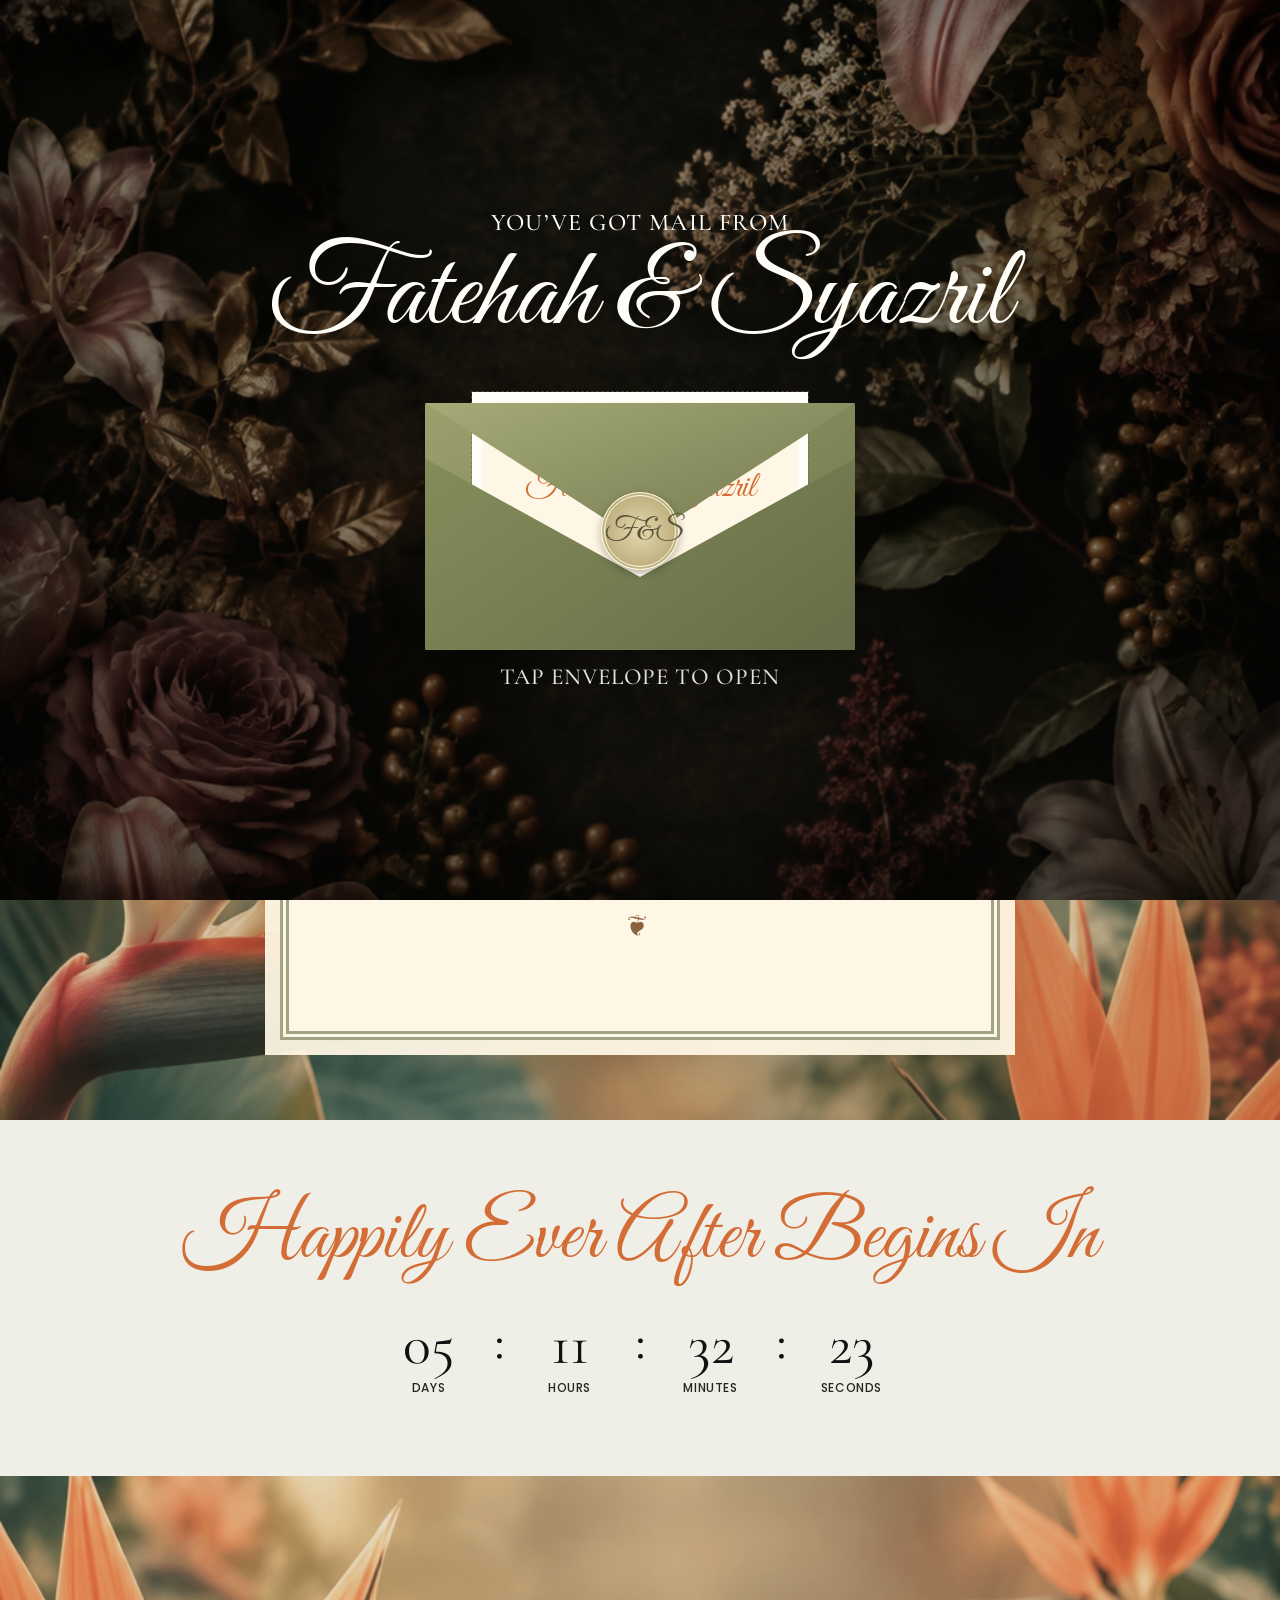
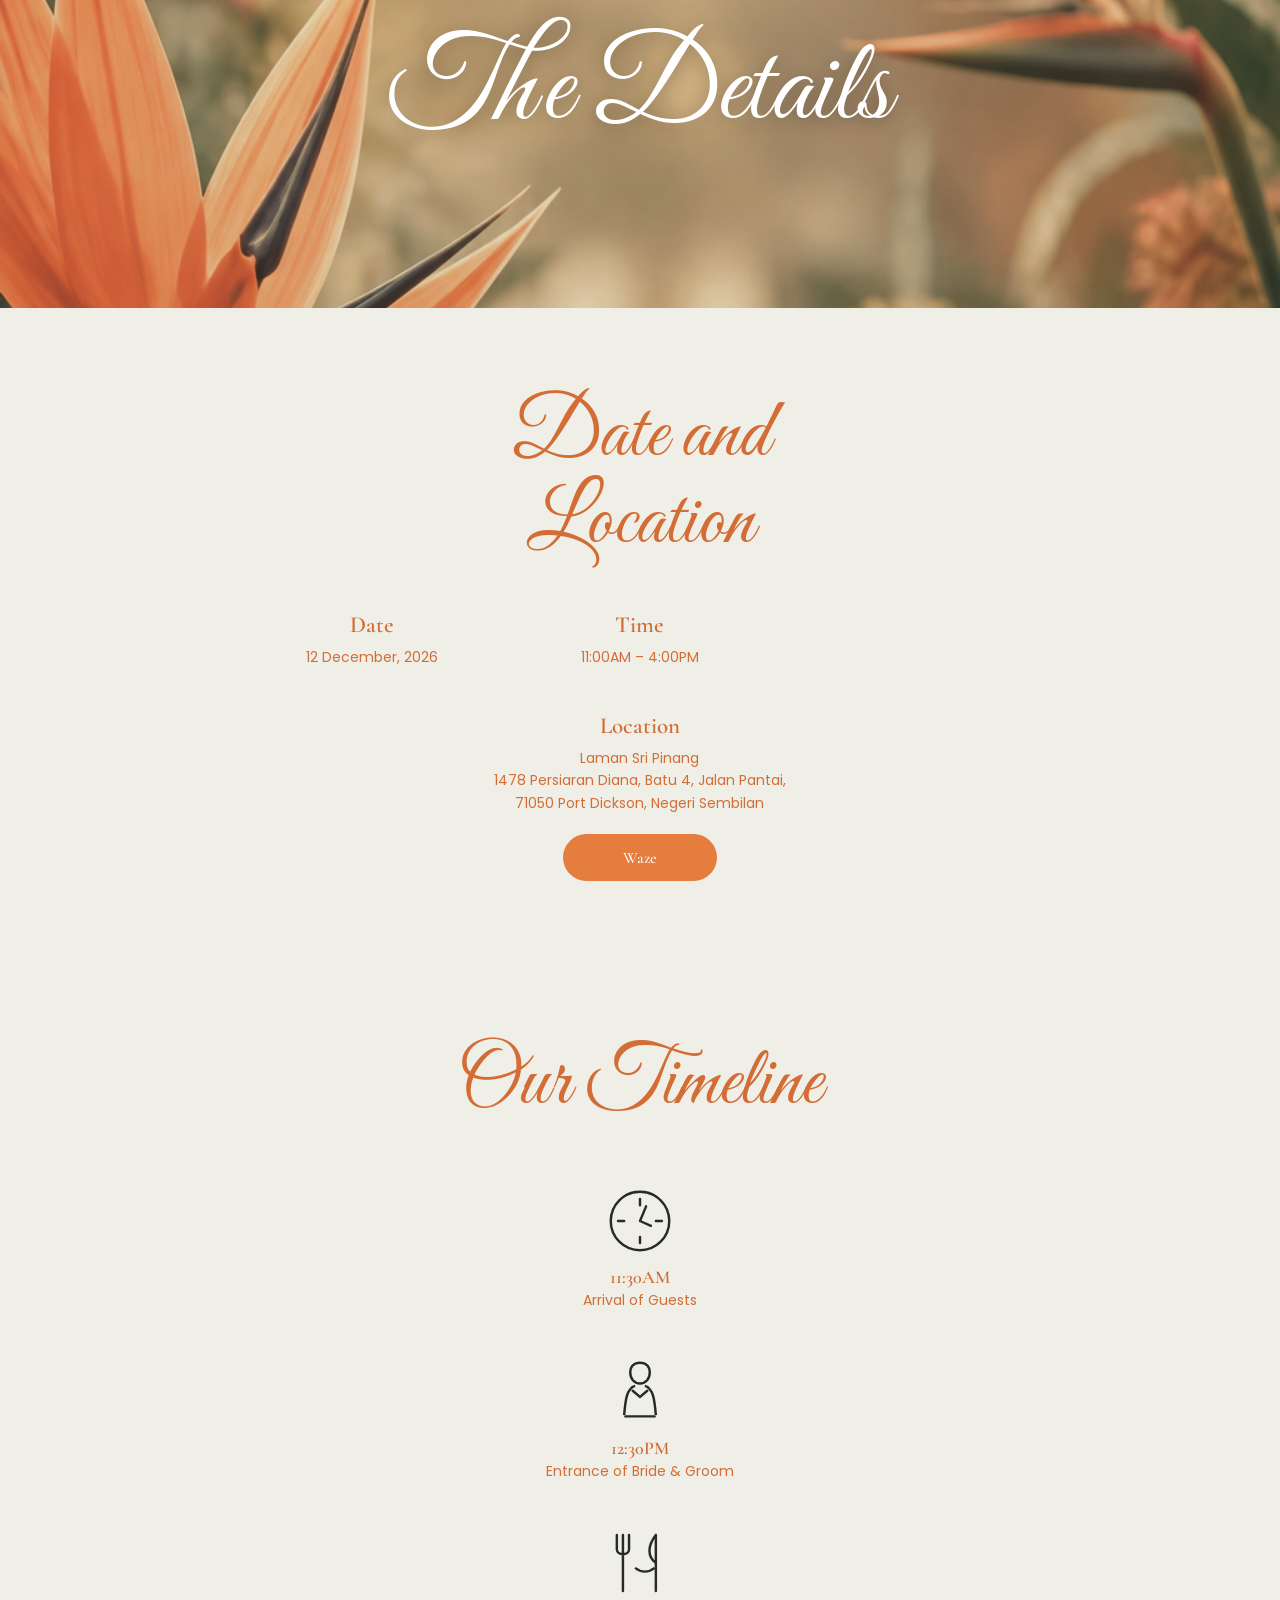
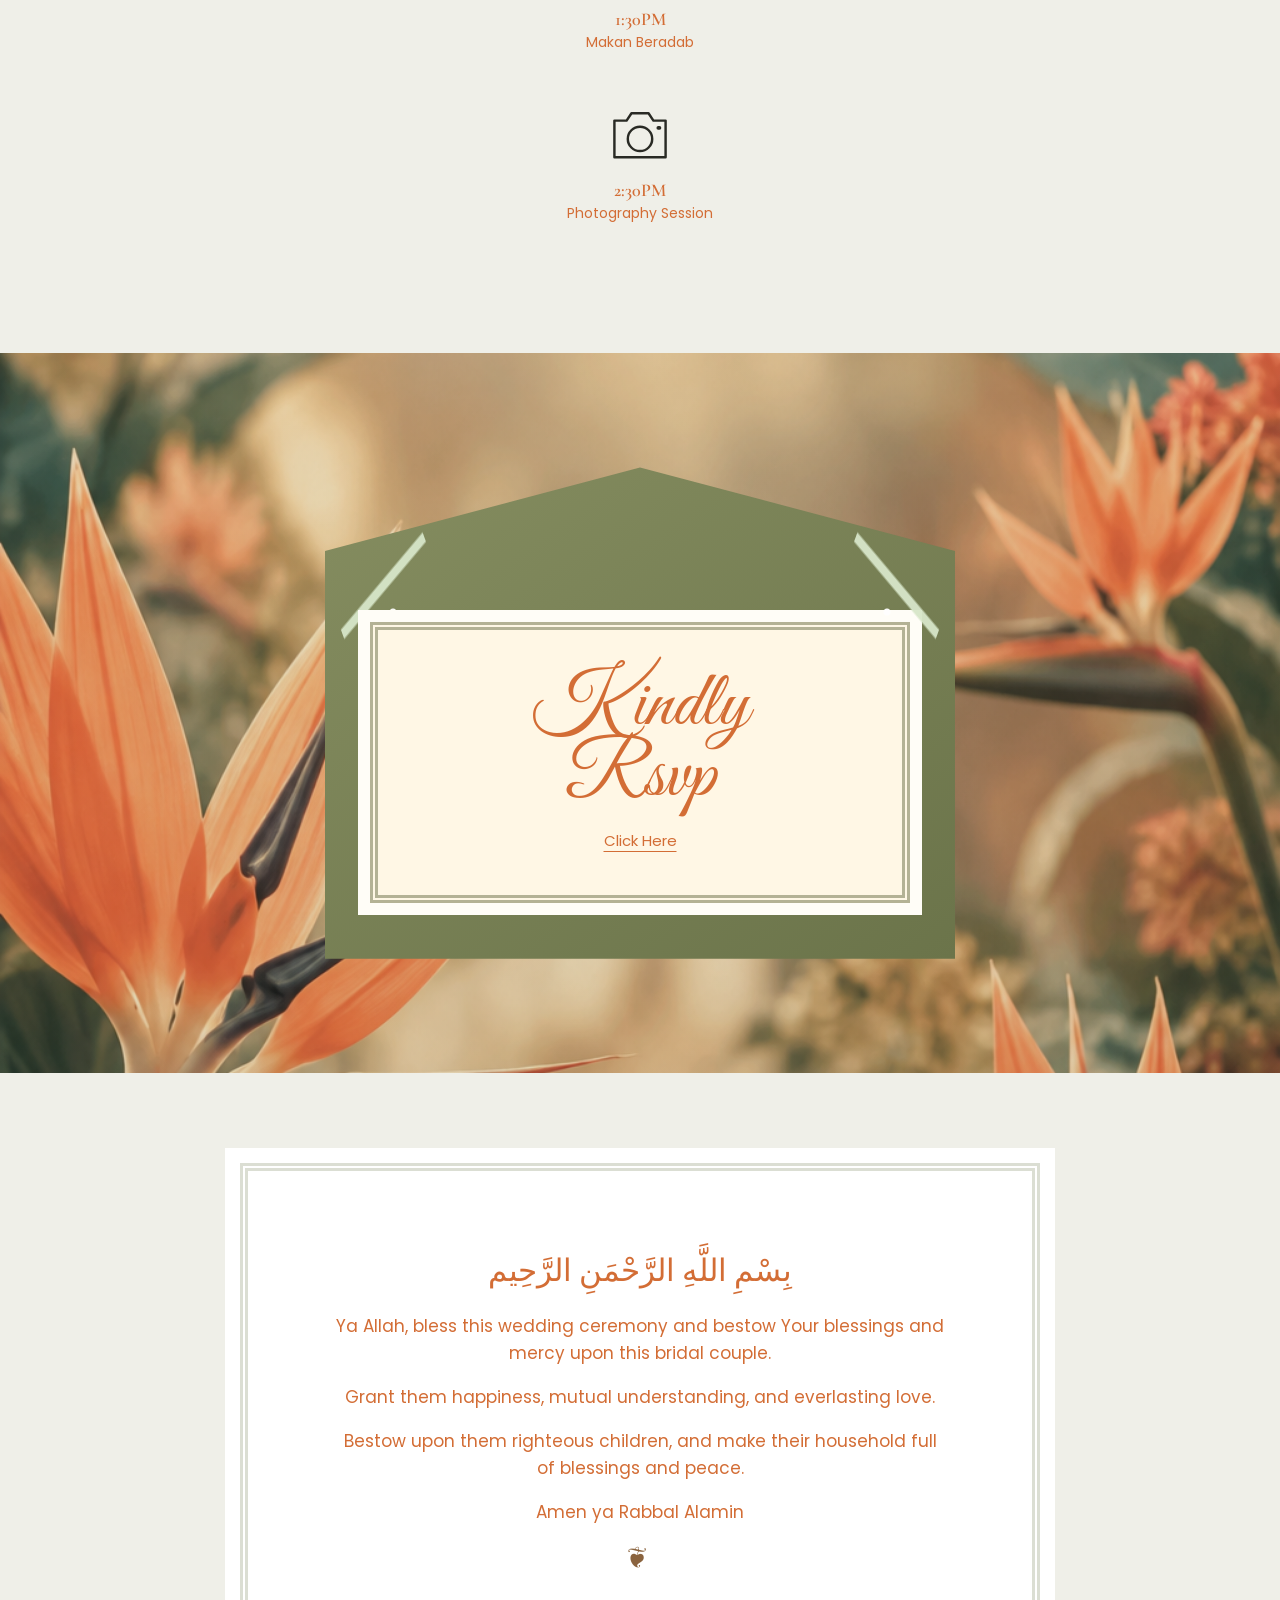
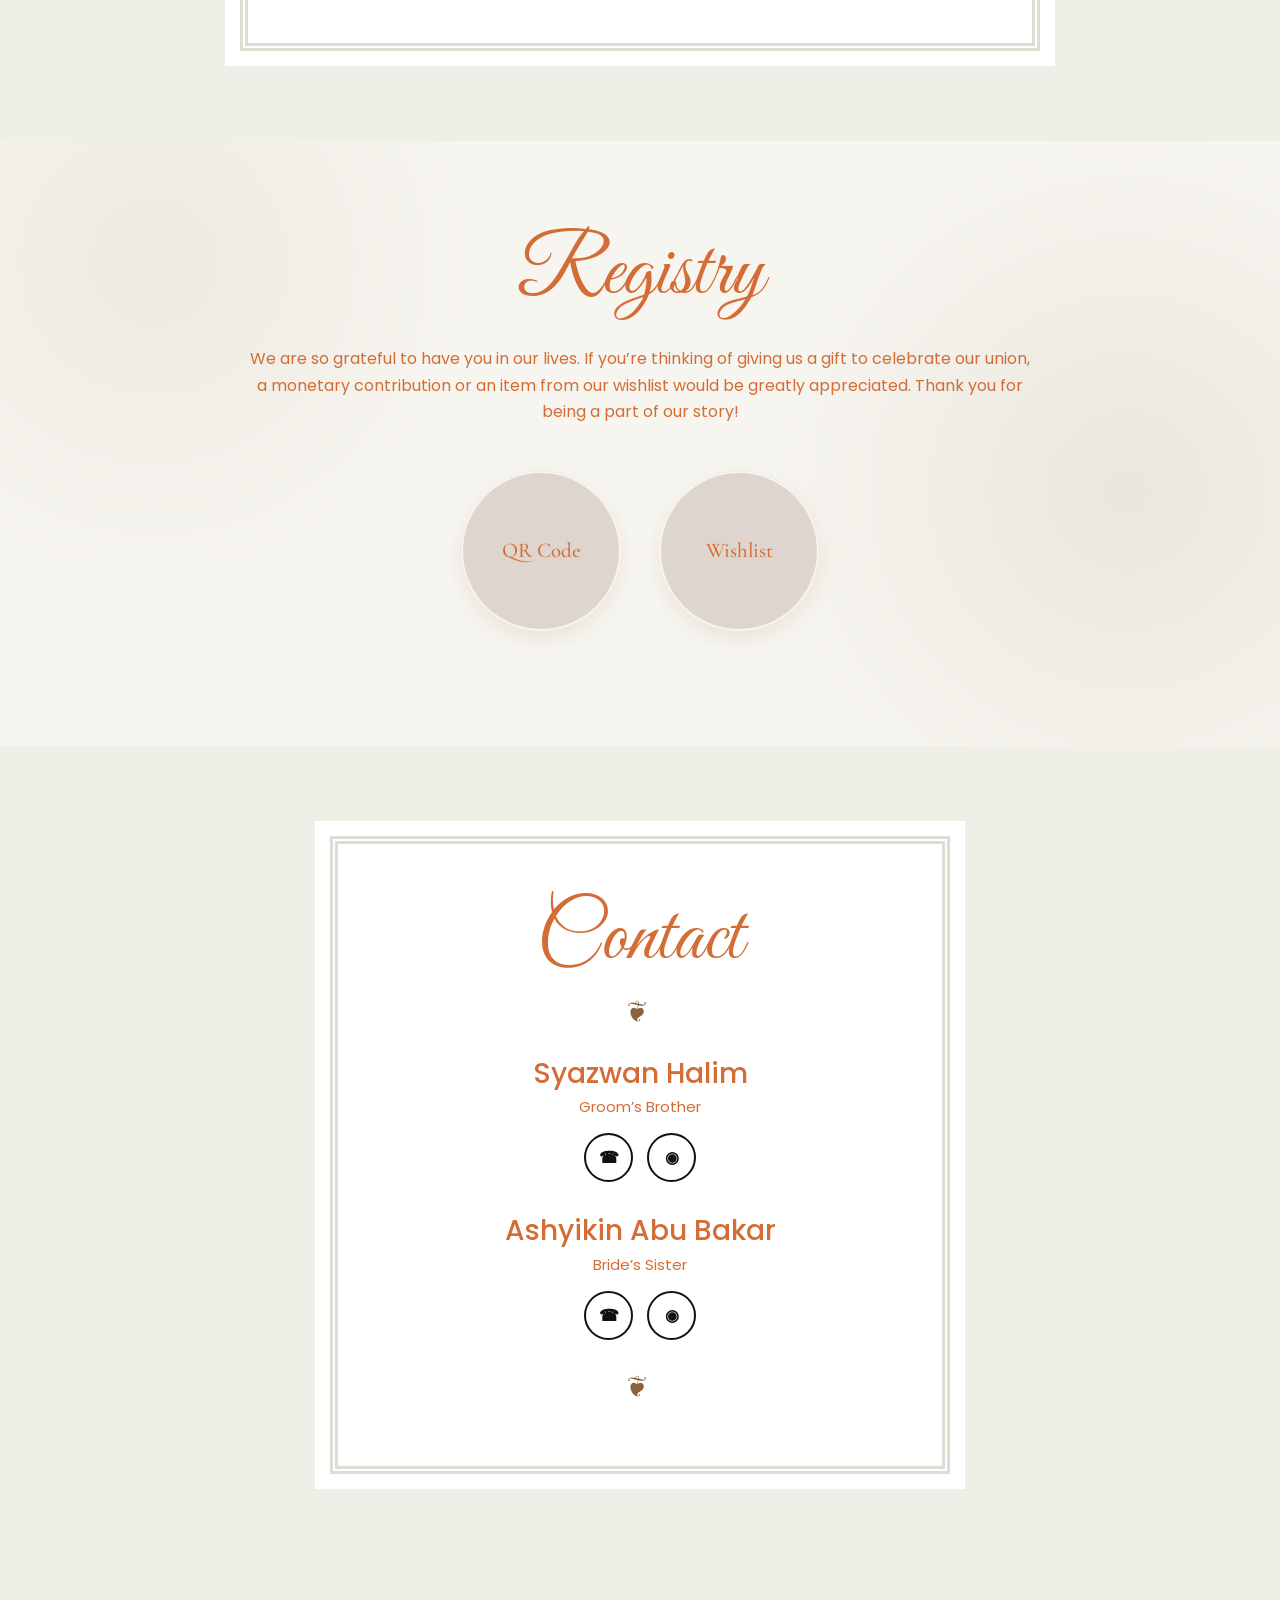
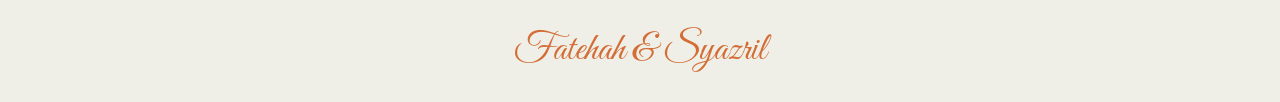
==== commit 1647764e: "Update index.html" ====
--- a/index.html
+++ b/index.html
@@ -130,7 +130,9 @@
   </style>
 </head>
 <body>
-  <audio id="bgMusic" loop preload="auto"><source src="song.mp3" type="audio/mpeg"><source src="no%20na%20-%20rollerblade%20%28Official%20Music%20Video%29.mp3" type="audio/mpeg"></audio>
+  <audio id="bgMusic" loop preload="auto">
+  <source src="Peter%20Frampton-%20Baby%20I%20Love%20Your%20Way.mp3" type="audio/mpeg">
+</audio>
   <nav class="site-nav" aria-label="Wedding navigation"><a class="site-brand" href="#invitation">SyazWedsFatehah</a><a class="active" href="#invitation">Main Page</a><a href="#rsvp">RSVP</a><a href="#registry">Money Gift</a><a href="#registry">Wishlist</a></nav>
   <main>
     <section class="invitation-scene" id="invitation"><article class="lace-card"><p class="arabic">بِسْمِ اللَّهِ الرَّحْمَنِ الرَّحِيم</p><p class="verse">“And of His signs is that He created for you from yourselves mates that you may find tranquility in them; and He placed between you affection and mercy. Indeed in that are signs for a people who give thought” — Ar-Rum, Ayah 21</p><div class="flourish">❦</div><p class="invite-line">In the Name of Allah, the Most Gracious, the Most Merciful</p><p class="parents">MOHD SAHFANI BIN HUSSIN<br>NORSABRINA BINTI DOL MOID</p><p class="invite-line">together with</p><p class="parents">HAJI ABD HALIM BIN MOHD<br>HAJAH MAIMUNAH BINTI SAMEK</p><p class="invite-line">cordially invite you to celebrate the wedding of their beloved children</p><p class="couple-full">Nurul Fatehah Binti Abu Bakar<br>&amp;<br>Muhammad Syazril Bin Abd Halim</p><div class="flourish">❦</div></article></section>
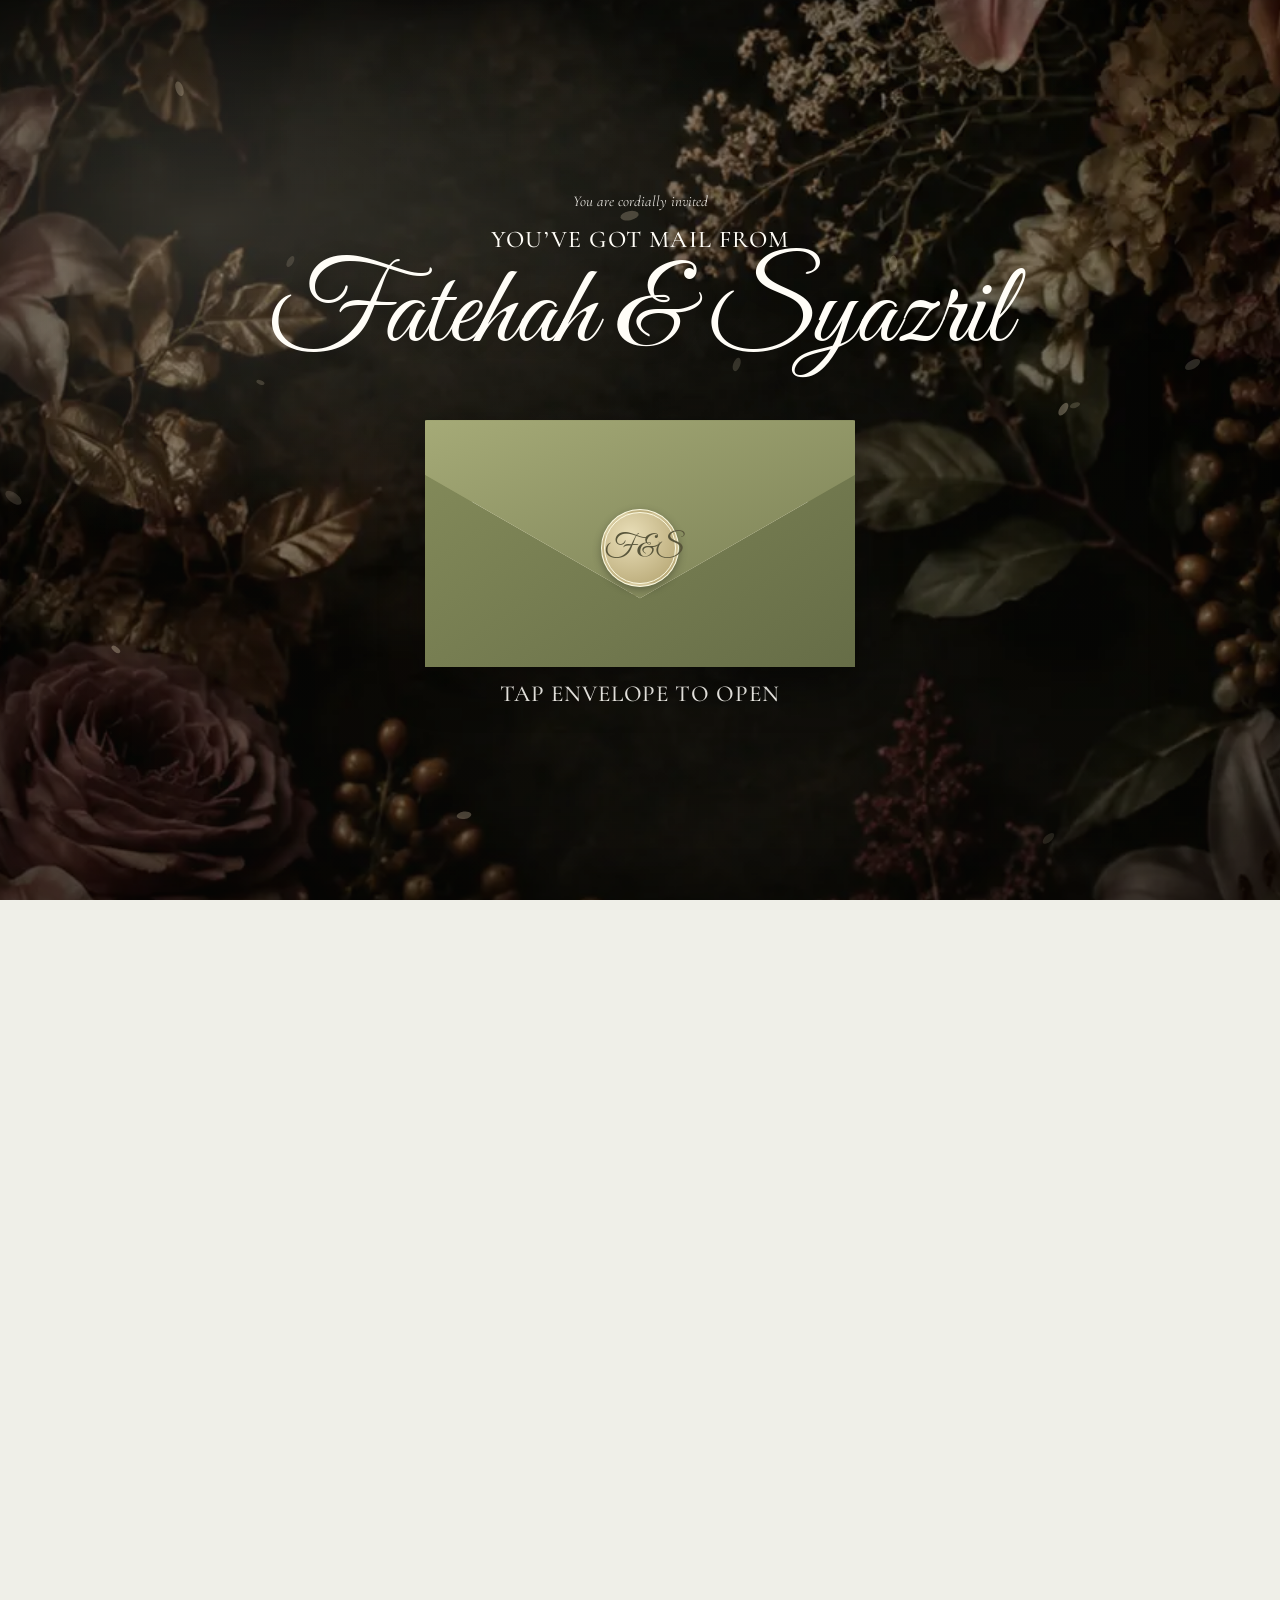
==== commit 8435ec58: "Add files via upload v2 — motion, RSVP to sheet, dashboard" ====
--- a/index.html
+++ b/index.html
@@ -1,165 +1,234 @@
 <!doctype html>
 <html lang="en">
 <head>
-  <meta charset="utf-8">
-  <meta name="viewport" content="width=device-width,initial-scale=1,viewport-fit=cover">
-  <meta name="theme-color" content="#efefe8">
-  <title>Fatehah & Syazril</title>
-  <link rel="preconnect" href="https://fonts.googleapis.com">
-  <link rel="preconnect" href="https://fonts.gstatic.com" crossorigin>
-  <link href="https://fonts.googleapis.com/css2?family=Cormorant+Garamond:ital,wght@0,400;0,500;0,600;1,500&family=Great+Vibes&family=Poppins:wght@300;400;500;600&display=swap" rel="stylesheet">
-  <style>
-    :root{--cream:#efefe8;--ivory:#fff7e5;--orange:#d36d35;--olive:#7b8257;--olive-dark:#51573a;--brown:#8a633e;--ink:#23231e;--white:#fffdf7}
-    *{box-sizing:border-box}
-    html{width:100%;overflow-x:hidden;scroll-behavior:smooth;background:var(--cream)}
-    body{margin:0;width:100%;overflow-x:hidden;color:var(--ink);background:var(--cream);font-family:Poppins,Arial,sans-serif}
-    body:not(.opened){overflow:hidden}
-    a,button{-webkit-tap-highlight-color:transparent}
-    img,svg{display:block;max-width:100%}
-    .site-nav{position:fixed;z-index:30;inset:0 0 auto;height:48px;padding:0 clamp(18px,5vw,80px);display:flex;align-items:center;justify-content:flex-end;gap:30px;background:rgba(239,239,232,.94);border-bottom:1px solid rgba(40,40,30,.08);backdrop-filter:blur(10px);transform:translateY(-105%);transition:transform .45s ease}
-    body.opened .site-nav{transform:none}
-    .site-brand{margin-right:auto;color:#30352f;font-size:12px;font-weight:500;text-decoration:none}
-    .site-nav a:not(.site-brand){color:#55594f;font-size:12px;text-decoration:none}
-    .site-nav a.active,.site-nav a:hover{font-weight:600;color:#22251f}
-    .cover{position:fixed;z-index:50;inset:0;min-height:100svh;display:grid;place-items:center;padding:max(16px,env(safe-area-inset-top)) 18px max(16px,env(safe-area-inset-bottom));overflow:hidden;color:var(--white);text-align:center;background:linear-gradient(rgba(10,10,7,.32),rgba(10,10,7,.58)),url('assets/hero-floral.png') 55% center/cover;transition:opacity .85s ease,visibility .85s ease}
-    .cover::after{content:"";position:absolute;inset:0;pointer-events:none;box-shadow:inset 0 0 120px rgba(0,0,0,.46)}
-    body.opened .cover{opacity:0;visibility:hidden}
-    .cover-inner{position:relative;z-index:1;width:min(850px,100%);display:flex;flex-direction:column;align-items:center}
-    .cover-kicker{margin:0 0 7px;font:500 clamp(16px,2vw,24px)/1.2 'Cormorant Garamond',serif;letter-spacing:.05em}
-    .script-names{margin:0;font:400 clamp(64px,9vw,118px)/.92 'Great Vibes',cursive;text-shadow:0 3px 17px rgba(0,0,0,.25)}
-    .script-names span,.script-names i{display:inline;font-style:normal}
-    .open-button{width:min(430px,78vw);aspect-ratio:1.55;margin:22px auto 14px;padding:0;border:0;background:transparent;cursor:pointer}
-    .envelope{position:relative;display:block;width:100%;height:100%;filter:drop-shadow(0 18px 20px rgba(0,0,0,.34));transition:transform .35s ease}
-    .open-button:hover .envelope{transform:translateY(-6px)}
-    .env-back{position:absolute;inset:11% 0 0;border-radius:2px;background:linear-gradient(145deg,#9ba06d,#6d744b)}
-    .env-letter{position:absolute;z-index:1;left:11%;right:11%;top:7%;height:69%;display:grid;place-items:center;color:var(--orange);font:400 36px/1 'Great Vibes',cursive;background:var(--ivory);border:10px solid var(--white);outline:1px dashed rgba(105,104,79,.55)}
-    .env-front{position:absolute;z-index:2;inset:31% 0 0;background:linear-gradient(145deg,#858c5b,#666d47);clip-path:polygon(0 0,50% 62%,100% 0,100% 100%,0 100%)}
-    .env-flap{position:absolute;z-index:3;inset:11% 0 auto;height:50%;transform-origin:top;background:linear-gradient(160deg,#a5aa77,#73794f);clip-path:polygon(0 0,100% 0,50% 100%);transition:transform .5s ease}
-    .seal{position:absolute;z-index:4;left:50%;top:57%;transform:translate(-50%,-50%);width:78px;height:78px;display:grid;place-items:center;border-radius:50%;border:4px double rgba(255,253,230,.95);color:#57543a;background:radial-gradient(circle,#e4d8ae,#b1a16d);font:400 30px/1 'Great Vibes',cursive;box-shadow:0 3px 8px rgba(0,0,0,.3)}
-    .open-button:hover .env-flap{transform:rotateX(20deg)}
-    .tap-copy{margin:0;font:500 clamp(16px,2vw,23px)/1.2 'Cormorant Garamond',serif;letter-spacing:.04em}
-    main{display:block}
-    .invitation-scene{min-height:100svh;padding:95px 22px 80px;display:grid;place-items:center;background-image:linear-gradient(rgba(35,44,30,.10),rgba(35,44,30,.2)),url('assets/tropical-floral-v3.png');background-position:center;background-size:cover}
-    .lace-card{position:relative;width:min(720px,92vw);padding:clamp(46px,7vw,78px) clamp(30px,8vw,92px);text-align:center;color:var(--orange);background:var(--ivory);border:9px double rgba(126,132,94,.72);box-shadow:0 0 0 15px rgba(255,247,229,.94),0 20px 50px rgba(39,42,27,.22)}
-    .lace-card::before{content:"";position:absolute;inset:-23px;z-index:-1;background:radial-gradient(circle at 12px 12px,transparent 7px,var(--white) 7.5px 10px,transparent 10.5px) 0 0/24px 24px;filter:drop-shadow(0 1px 0 rgba(93,96,70,.2))}
-    .arabic{margin:0 0 20px;font-family:'Cormorant Garamond',serif;font-size:28px}
-    .verse{margin:0 auto 26px;max-width:530px;font:italic 17px/1.5 'Cormorant Garamond',serif;color:#a45a31}
-    .flourish{margin:14px 0;color:var(--brown);font:400 28px/1 'Cormorant Garamond',serif;letter-spacing:.22em}
-    .invite-line{margin:12px 0;font-size:14px;line-height:1.6}
-    .parents{margin:9px 0;font:600 16px/1.45 'Cormorant Garamond',serif;letter-spacing:.035em}
-    .couple-full{margin:25px 0 12px;font:400 clamp(37px,5vw,54px)/1.05 'Great Vibes',cursive;color:#c96332}
-    .countdown-section{padding:75px 20px 82px;text-align:center;background:var(--cream)}
-    .orange-title{margin:0;color:var(--orange);font:400 clamp(48px,7vw,83px)/1.05 'Great Vibes',cursive}
-    .countdown{display:flex;align-items:flex-start;justify-content:center;gap:clamp(8px,2.5vw,27px);margin:34px auto 0}
-    .count-unit{min-width:76px}
-    .count-unit strong{display:block;font:400 clamp(34px,5vw,58px)/1 'Cormorant Garamond',serif;color:#111}
-    .count-unit span{display:block;margin-top:8px;font:500 12px/1 Poppins,sans-serif;color:#25251f;letter-spacing:.05em;text-transform:uppercase}
-    .colon{font:400 clamp(32px,5vw,55px)/.9 'Cormorant Garamond',serif;color:#111}
-    .photo-divider{min-height:48svh;display:grid;place-items:center;padding:50px 20px;text-align:center;background:linear-gradient(rgba(28,39,25,.1),rgba(28,39,25,.13)),url('assets/tropical-floral-v3.png') center/cover}
-    .photo-divider h2{margin:0;color:#fff;font:400 clamp(64px,10vw,118px)/1 'Great Vibes',cursive;text-shadow:0 3px 18px rgba(0,0,0,.28)}
-    .details{padding:85px 22px 110px;text-align:center;color:var(--orange);background:var(--cream)}
-    .details-grid{width:min(760px,100%);margin:45px auto 0;display:grid;grid-template-columns:repeat(3,1fr);gap:45px}
-    .detail-block h3{margin:0 0 6px;font:600 23px/1.2 'Cormorant Garamond',serif}
-    .detail-block p{margin:0;font-size:14px;line-height:1.6}
-    .detail-block.location{grid-column:1/-1}
-    .waze{display:inline-grid;place-items:center;min-width:154px;height:47px;margin-top:20px;padding:0 25px;border-radius:999px;color:#fff;text-decoration:none;background:#e47d3e;font:500 16px 'Cormorant Garamond',serif;transition:.2s}
-    .waze:hover{transform:translateY(-2px);background:#c9602d}
-    .timeline{padding:50px 20px 105px;text-align:center;background:var(--cream)}
-    .timeline-list{width:min(440px,100%);margin:36px auto 0}
-    .timeline-item{padding:18px 0 24px;color:var(--orange)}
-    .timeline-icon{width:78px;height:78px;margin:0 auto 8px;color:#292a24}
-    .timeline-item time{display:block;font:600 18px/1 'Cormorant Garamond',serif}
-    .timeline-item p{margin:4px 0 0;font-size:14px}
-    .rsvp-scene{min-height:80svh;display:grid;place-items:center;padding:85px 22px;background:linear-gradient(rgba(34,47,30,.09),rgba(34,47,30,.13)),url('assets/tropical-floral-v3.png') center/cover}
-    .rsvp-envelope{position:relative;width:min(630px,95vw);padding:155px 45px 56px;text-align:center;background:linear-gradient(145deg,#858d60,#6b744a);filter:drop-shadow(0 20px 25px rgba(0,0,0,.25));clip-path:polygon(0 17%,50% 0,100% 17%,100% 100%,0 100%)}
-    .rsvp-envelope::before,.rsvp-envelope::after{content:"";position:absolute;top:11%;width:110px;height:180px;background:radial-gradient(circle,#fff 0 3px,transparent 4px),linear-gradient(150deg,transparent 36%,#d7e6c9 37% 40%,transparent 41%);opacity:.95}
-    .rsvp-envelope::before{left:2%;transform:rotate(-20deg)}
-    .rsvp-envelope::after{right:2%;transform:scaleX(-1) rotate(-20deg)}
-    .rsvp-note{position:relative;margin:auto;padding:42px 25px;color:var(--orange);background:var(--ivory);border:8px double rgba(130,133,98,.6);box-shadow:0 0 0 12px var(--white)}
-    .rsvp-note h2{margin:0;font:400 clamp(49px,7vw,78px)/.9 'Great Vibes',cursive}
-    .rsvp-note a{display:inline-block;margin-top:16px;color:var(--orange);font-size:15px;text-underline-offset:5px}
-    .prayer{padding:90px 22px;background:var(--cream)}
-    .prayer-card{width:min(800px,95vw);margin:auto;padding:58px clamp(24px,7vw,85px);text-align:center;color:var(--orange);background:#fff;border:8px double rgba(207,211,196,.75);box-shadow:0 0 0 15px #fff}
-    .prayer-card p{margin:18px 0;font-size:17px;line-height:1.55}
-    .prayer-card .arabic{font-size:31px}
-    .registry{padding:90px 22px 115px;text-align:center;color:var(--orange);background-color:#f7f5ef;background-image:radial-gradient(circle at 12% 20%,rgba(105,100,72,.08),transparent 27%),radial-gradient(circle at 88% 58%,rgba(105,100,72,.1),transparent 31%)}
-    .registry-copy{max-width:790px;margin:28px auto 45px;font-size:16px;line-height:1.65}
-    .registry-actions{display:flex;justify-content:center;gap:38px;flex-wrap:wrap}
-    .registry-action{width:160px;height:160px;padding:15px;border:0;border-radius:50%;display:grid;place-items:center;color:var(--orange);text-decoration:none;background:#ded6ce;box-shadow:inset 0 0 0 2px #f8f4ee,0 8px 20px rgba(60,45,30,.08);font:500 21px/1.2 'Cormorant Garamond',serif;transition:.2s}
-    .registry-action:hover{transform:translateY(-4px);background:#d5c9bf}
-    .contact{padding:90px 22px 125px;background:var(--cream)}
-    .contact-card{width:min(620px,94vw);margin:auto;padding:52px 26px;text-align:center;color:var(--orange);background:#fff;border:8px double rgba(207,211,196,.75);box-shadow:0 0 0 15px #fff}
-    .contact-person{margin:32px 0}
-    .contact-person h3{margin:0;font:500 28px/1.2 Poppins,sans-serif}
-    .contact-person p{margin:5px 0 15px;font-size:15px}
-    .contact-buttons{display:flex;justify-content:center;gap:14px}
-    .contact-button{width:49px;height:49px;display:grid;place-items:center;border:2px solid #111;border-radius:50%;color:#111;text-decoration:none;font-weight:600}
-    footer{padding:32px 20px;text-align:center;color:var(--orange);background:var(--cream);font:400 39px/1 'Great Vibes',cursive}
-    .music-toggle{position:fixed;z-index:35;right:18px;bottom:18px;width:47px;height:47px;display:none;place-items:center;border:0;border-radius:50%;color:#fff;background:var(--olive);box-shadow:0 5px 16px rgba(0,0,0,.24);cursor:pointer}
-    body.opened .music-toggle{display:grid}
-    @media(max-width:680px){
-      body.opened{padding-bottom:calc(62px + env(safe-area-inset-bottom))}
-      .site-nav{inset:auto 0 0;height:calc(62px + env(safe-area-inset-bottom));padding:0 8px env(safe-area-inset-bottom);justify-content:space-around;gap:0;border-top:1px solid rgba(40,40,30,.1);border-bottom:0;transform:translateY(110%)}
-      body.opened .site-nav{transform:none}
-      .site-brand{display:none}
-      .site-nav a:not(.site-brand){height:44px;padding:0 8px;display:grid;place-items:center;font-size:10px}
-      .cover{background-position:55% center}
-      .cover-kicker{font-size:16px}
-      .script-names{font-size:clamp(54px,16vw,70px);line-height:.77}
-      .script-names span,.script-names i{display:block}
-      .script-names i{font-size:.72em;margin:.04em 0 -.05em}
-      .open-button{width:min(305px,78vw);margin:22px auto 14px}
-      .env-letter{font-size:27px;border-width:7px}
-      .seal{width:65px;height:65px;font-size:25px}
-      .tap-copy{font-size:17px}
-      .invitation-scene{padding:62px 26px;background-position:53% center}
-      .lace-card{width:100%;padding:45px 20px;border-width:6px;box-shadow:0 0 0 10px rgba(255,247,229,.95),0 16px 35px rgba(39,42,27,.2)}
-      .lace-card::before{inset:-17px;background-size:18px 18px;background-image:radial-gradient(circle at 9px 9px,transparent 5px,var(--white) 5.5px 8px,transparent 8.5px)}
-      .arabic{font-size:23px}.verse{font-size:14px;line-height:1.45}.invite-line{font-size:12px}.parents{font-size:14px}.couple-full{font-size:39px}
-      .countdown-section{padding:64px 12px 70px}.orange-title{font-size:51px}.countdown{gap:6px;margin-top:28px}.count-unit{min-width:58px}.count-unit strong{font-size:37px}.count-unit span{font-size:8px;margin-top:5px}.colon{font-size:35px}
-      .photo-divider{min-height:40svh;background-position:56% center}.photo-divider h2{font-size:67px}
-      .details{padding:68px 20px 82px}.details-grid{grid-template-columns:1fr;gap:35px;margin-top:35px}.detail-block.location{grid-column:auto}
-      .timeline{padding:45px 20px 75px}.timeline-item{padding:15px 0 22px}
-      .rsvp-scene{min-height:72svh;padding:62px 20px;background-position:55% center}.rsvp-envelope{width:100%;padding:112px 28px 37px}.rsvp-note{padding:34px 17px;border-width:6px;box-shadow:0 0 0 8px var(--white)}
-      .prayer{padding:65px 20px}.prayer-card{width:100%;padding:45px 20px;border-width:6px;box-shadow:0 0 0 9px #fff}.prayer-card p{font-size:14px}
-      .registry{padding:68px 20px 85px}.registry-copy{font-size:14px;margin-bottom:35px}.registry-actions{gap:20px}.registry-action{width:132px;height:132px;font-size:18px}
-      .contact{padding:68px 20px 88px}.contact-card{width:100%;padding:42px 18px;border-width:6px;box-shadow:0 0 0 9px #fff}.contact-person h3{font-size:22px}
-      .music-toggle{right:14px;bottom:calc(75px + env(safe-area-inset-bottom))}
-    }
-    @media(prefers-reduced-motion:reduce){html{scroll-behavior:auto}*,*::before,*::after{transition-duration:.01ms!important;animation-duration:.01ms!important}}
-  </style>
+<meta charset="utf-8">
+<meta name="viewport" content="width=device-width,initial-scale=1,viewport-fit=cover">
+<meta name="theme-color" content="#EFEFE8">
+<title>Fatehah &amp; Syazril · 12 December 2026</title>
+<meta name="description" content="With the blessing of our families, we invite you to celebrate our wedding — 12 December 2026, Laman Sri Pinang, Port Dickson.">
+
+<!-- share preview (WhatsApp / Telegram / iMessage) -->
+<meta property="og:type" content="website">
+<meta property="og:title" content="Fatehah &amp; Syazril · 12 December 2026">
+<meta property="og:description" content="Laman Sri Pinang, Port Dickson · 11:00AM – 4:00PM. Tap to open your invitation.">
+<meta property="og:image" content="https://izzatherman.github.io/syazwedsfatehahV1/assets/img/og-cover.jpg">
+<meta property="og:url" content="https://izzatherman.github.io/syazwedsfatehahV1/">
+<meta name="twitter:card" content="summary_large_image">
+
+<link rel="preconnect" href="https://fonts.googleapis.com">
+<link rel="preconnect" href="https://fonts.gstatic.com" crossorigin>
+<link href="https://fonts.googleapis.com/css2?family=Cormorant+Garamond:ital,wght@0,400;0,500;0,600;1,500&family=Great+Vibes&family=Poppins:wght@300;400;500;600&display=swap" rel="stylesheet">
+<link rel="preload" as="image" href="assets/img/hero.webp" fetchpriority="high">
+<link rel="stylesheet" href="assets/css/site.css">
 </head>
 <body>
-  <audio id="bgMusic" loop preload="auto">
-  <source src="Peter%20Frampton-%20Baby%20I%20Love%20Your%20Way.mp3" type="audio/mpeg">
-</audio>
-  <nav class="site-nav" aria-label="Wedding navigation"><a class="site-brand" href="#invitation">SyazWedsFatehah</a><a class="active" href="#invitation">Main Page</a><a href="#rsvp">RSVP</a><a href="#registry">Money Gift</a><a href="#registry">Wishlist</a></nav>
-  <main>
-    <section class="invitation-scene" id="invitation"><article class="lace-card"><p class="arabic">بِسْمِ اللَّهِ الرَّحْمَنِ الرَّحِيم</p><p class="verse">“And of His signs is that He created for you from yourselves mates that you may find tranquility in them; and He placed between you affection and mercy. Indeed in that are signs for a people who give thought” — Ar-Rum, Ayah 21</p><div class="flourish">❦</div><p class="invite-line">In the Name of Allah, the Most Gracious, the Most Merciful</p><p class="parents">MOHD SAHFANI BIN HUSSIN<br>NORSABRINA BINTI DOL MOID</p><p class="invite-line">together with</p><p class="parents">HAJI ABD HALIM BIN MOHD<br>HAJAH MAIMUNAH BINTI SAMEK</p><p class="invite-line">cordially invite you to celebrate the wedding of their beloved children</p><p class="couple-full">Nurul Fatehah Binti Abu Bakar<br>&amp;<br>Muhammad Syazril Bin Abd Halim</p><div class="flourish">❦</div></article></section>
-    <section class="countdown-section"><h2 class="orange-title">Happily Ever After Begins In</h2><div class="countdown" id="countdown" aria-label="Wedding countdown"></div></section>
-    <section class="photo-divider"><h2>The Details</h2></section>
-    <section class="details"><h2 class="orange-title">Date and<br>Location</h2><div class="details-grid"><div class="detail-block"><h3>Date</h3><p>12 December, 2026</p></div><div class="detail-block"><h3>Time</h3><p>11:00AM – 4:00PM</p></div><div class="detail-block location"><h3>Location</h3><p>Laman Sri Pinang<br>1478 Persiaran Diana, Batu 4, Jalan Pantai,<br>71050 Port Dickson, Negeri Sembilan</p><a class="waze" target="_blank" rel="noopener" href="https://ul.waze.com/ul?place=ChIJlXOTsIfxzTERS6HaK9siVlE&ll=2.50207780%2C101.83939900&navigate=yes&utm_campaign=default&utm_source=waze_website&utm_medium=lm_share_location">Waze</a></div></div></section>
-    <section class="timeline"><h2 class="orange-title">Our Timeline</h2><div class="timeline-list">
-      <div class="timeline-item"><svg class="timeline-icon" viewBox="0 0 64 64" aria-hidden="true"><circle cx="32" cy="32" r="24" fill="none" stroke="currentColor" stroke-width="2"/><path d="M32 14v5M32 45v5M14 32h5M45 32h5M32 32l5-12M32 32l9 4" fill="none" stroke="currentColor" stroke-width="2" stroke-linecap="round"/></svg><time>11:30AM</time><p>Arrival of Guests</p></div>
-      <div class="timeline-item"><svg class="timeline-icon" viewBox="0 0 64 64" aria-hidden="true"><path d="M19 51c1-12 2-22 9-24M45 51c-1-12-2-22-9-24M24 16c0 5 3 9 8 9s8-4 8-9-3-8-8-8-8 3-8 8Z" fill="none" stroke="currentColor" stroke-width="2"/><path d="M20 52h24M26 31l6 5 6-5" fill="none" stroke="currentColor" stroke-width="2" stroke-linecap="round"/></svg><time>12:30PM</time><p>Entrance of Bride &amp; Groom</p></div>
-      <div class="timeline-item"><svg class="timeline-icon" viewBox="0 0 64 64" aria-hidden="true"><path d="M18 9v20M13 9v12c0 5 10 5 10 0V9M18 29v26M45 9c-7 9-7 18 0 23v23M45 9v23" fill="none" stroke="currentColor" stroke-width="2" stroke-linecap="round"/><path d="M28 36c5 4 11 4 16 0" fill="none" stroke="currentColor" stroke-width="2"/></svg><time>1:30PM</time><p>Makan Beradab</p></div>
-      <div class="timeline-item"><svg class="timeline-icon" viewBox="0 0 64 64" aria-hidden="true"><path d="M11 21h10l4-6h14l4 6h10v30H11Z" fill="none" stroke="currentColor" stroke-width="2" stroke-linejoin="round"/><circle cx="32" cy="36" r="10" fill="none" stroke="currentColor" stroke-width="2"/><path d="M47 27h1" stroke="currentColor" stroke-width="3" stroke-linecap="round"/></svg><time>2:30PM</time><p>Photography Session</p></div>
-    </div></section>
-    <section class="rsvp-scene" id="rsvp"><div class="rsvp-envelope"><div class="rsvp-note"><h2>Kindly<br>Rsvp</h2><a href="#contact">Click Here</a></div></div></section>
-    <section class="prayer"><article class="prayer-card"><p class="arabic">بِسْمِ اللَّهِ الرَّحْمَنِ الرَّحِيم</p><p>Ya Allah, bless this wedding ceremony and bestow Your blessings and mercy upon this bridal couple.</p><p>Grant them happiness, mutual understanding, and everlasting love.</p><p>Bestow upon them righteous children, and make their household full of blessings and peace.</p><p>Amen ya Rabbal Alamin</p><div class="flourish">❦</div></article></section>
-    <section class="registry" id="registry"><h2 class="orange-title">Registry</h2><p class="registry-copy">We are so grateful to have you in our lives. If you’re thinking of giving us a gift to celebrate our union, a monetary contribution or an item from our wishlist would be greatly appreciated. Thank you for being a part of our story!</p><div class="registry-actions"><a class="registry-action" href="#" onclick="return false">QR Code</a><a class="registry-action" href="#" onclick="return false">Wishlist</a></div></section>
-    <section class="contact" id="contact"><article class="contact-card"><h2 class="orange-title">Contact</h2><div class="flourish">❦</div><div class="contact-person"><h3>Syazwan Halim</h3><p>Groom’s Brother</p><div class="contact-buttons"><a class="contact-button" href="#" onclick="return false" aria-label="Call Syazwan">☎</a><a class="contact-button" href="#" onclick="return false" aria-label="WhatsApp Syazwan">◉</a></div></div><div class="contact-person"><h3>Ashyikin Abu Bakar</h3><p>Bride’s Sister</p><div class="contact-buttons"><a class="contact-button" href="#" onclick="return false" aria-label="Call Ashyikin">☎</a><a class="contact-button" href="#" onclick="return false" aria-label="WhatsApp Ashyikin">◉</a></div></div><div class="flourish">❦</div></article></section>
-  </main>
-  <footer>Fatehah &amp; Syazril</footer>
-  <button class="music-toggle" id="musicToggle" type="button" aria-label="Pause music">♫</button>
-  <section class="cover" id="cover" aria-label="Open wedding invitation"><div class="cover-inner"><p class="cover-kicker">YOU’VE GOT MAIL FROM</p><h1 class="script-names"><span>Fatehah</span> <i>&amp;</i> <span>Syazril</span></h1><button class="open-button" id="openInvite" type="button" aria-label="Tap envelope to open"><span class="envelope"><span class="env-back"></span><span class="env-letter">Fatehah &amp; Syazril</span><span class="env-front"></span><span class="env-flap"></span><span class="seal">F&amp;S</span></span></button><p class="tap-copy">TAP ENVELOPE TO OPEN</p></div></section>
-  <script>
-    const music=document.getElementById('bgMusic');const musicToggle=document.getElementById('musicToggle');
-    document.getElementById('openInvite').addEventListener('click',async()=>{document.body.classList.add('opened');try{await music.play()}catch(error){console.log('Tap the music button to start audio.')}setTimeout(()=>document.getElementById('invitation').scrollIntoView({behavior:'smooth'}),350)});
-    musicToggle.addEventListener('click',()=>{if(music.paused){music.play();musicToggle.textContent='♫';musicToggle.setAttribute('aria-label','Pause music')}else{music.pause();musicToggle.textContent='▷';musicToggle.setAttribute('aria-label','Play music')}});
-    const target=new Date('2026-12-12T00:00:00+08:00');const countdown=document.getElementById('countdown');
-    function updateCountdown(){const diff=Math.max(0,target-new Date());const parts=[['DAYS',Math.floor(diff/86400000)],['HOURS',Math.floor(diff/3600000)%24],['MINUTES',Math.floor(diff/60000)%60],['SECONDS',Math.floor(diff/1000)%60]];countdown.innerHTML=parts.map(([label,value],index)=>`${index?'<span class="colon">:</span>':''}<div class="count-unit"><strong>${String(value).padStart(2,'0')}</strong><span>${label}</span></div>`).join('')}
-    updateCountdown();setInterval(updateCountdown,1000);
-  </script>
+
+<audio id="music" loop preload="none"></audio>
+
+<!-- ══════════ COVER ══════════ -->
+<section class="cover" id="cover" aria-label="Open wedding invitation">
+  <div class="bg"></div><div class="bg-tint"></div>
+  <canvas id="petals" aria-hidden="true"></canvas>
+  <div class="cover-inner">
+    <p class="guest-line" id="guestLine">You are cordially invited</p>
+    <p class="cover-kicker">YOU’VE GOT MAIL FROM</p>
+    <h1 class="script-names"><span>Fatehah</span> <i>&amp;</i> <span>Syazril</span></h1>
+
+    <button class="open-button" id="openInvite" type="button" aria-label="Tap the envelope to open">
+      <span class="envelope">
+        <span class="env-back"></span>
+        <span class="env-letter">Fatehah &amp; Syazril<small>12 · 12 · 2026</small></span>
+        <span class="env-front"></span>
+        <span class="env-flap"></span>
+        <span class="seal" aria-hidden="true">F&amp;S</span>
+      </span>
+    </button>
+
+    <p class="tap-copy">TAP ENVELOPE TO OPEN</p>
+  </div>
+</section>
+
+<!-- ══════════ NAV ══════════ -->
+<nav class="site-nav" aria-label="Wedding navigation">
+  <a class="site-brand" href="#invitation">SyazWedsFatehah</a>
+  <a href="#story">Main</a>
+  <a href="#invitation">Invitation</a>
+  <a href="#details">Details</a>
+  <a href="#rsvp">RSVP</a>
+  <a href="#registry">Gift</a>
+  <a href="#contact">Contact</a>
+</nav>
+
+<main>
+  <!-- ══════════ MAIN PAGE (polaroids on lace hearts) ══════════ -->
+  <section class="photo-hero" id="story">
+    <div class="bg"></div><div class="bg-tint"></div>
+    <div class="hearts rv" id="hearts"></div>
+    <h2 class="hero-script rv" style="--i:1"><span>Fatehah</span><i>&amp;</i><span>Syazril</span></h2>
+  </section>
+
+  <!-- ══════════ INVITATION ══════════ -->
+  <section class="invitation-scene" id="invitation">
+    <div class="bg"></div><div class="bg-tint"></div>
+    <article class="lace-card rv">
+      <p class="arabic">بِسْمِ اللَّهِ الرَّحْمَنِ الرَّحِيم</p>
+      <p class="verse">“And of His signs is that He created for you from yourselves mates that you may find tranquility in them; and He placed between you affection and mercy. Indeed in that are signs for a people who give thought” — Ar-Rum, Ayah 21</p>
+      <div class="flourish">❦</div>
+      <p class="invite-line">In the Name of Allah, the Most Gracious, the Most Merciful</p>
+      <p class="parents" data-parents="0"></p>
+      <p class="invite-line">together with</p>
+      <p class="parents" data-parents="1"></p>
+      <p class="invite-line">cordially invite you to celebrate the wedding of their beloved children</p>
+      <p class="couple-full" id="coupleFull"></p>
+      <div class="flourish">❦</div>
+    </article>
+  </section>
+
+  <!-- ══════════ COUNTDOWN ══════════ -->
+  <section class="countdown-section">
+    <h2 class="orange-title rv">Happily Ever After Begins In</h2>
+    <div class="countdown rv" id="countdown" style="--i:1" aria-label="Wedding countdown"></div>
+  </section>
+
+  <!-- ══════════ DIVIDER ══════════ -->
+  <section class="photo-divider">
+    <div class="bg"></div><div class="bg-tint"></div>
+    <h2 class="rv">The Details</h2>
+  </section>
+
+  <!-- ══════════ DETAILS ══════════ -->
+  <section class="details" id="details">
+    <h2 class="orange-title rv">Date and<br>Location</h2>
+    <div class="details-grid">
+      <div class="detail-block rv"><h3>Date</h3><p id="dDate"></p></div>
+      <div class="detail-block rv" style="--i:1"><h3>Time</h3><p id="dTime"></p></div>
+      <div class="detail-block location rv" style="--i:2">
+        <h3>Location</h3>
+        <p id="dVenue"></p>
+        <div class="pill-row">
+          <a class="pill" id="wazeBtn" target="_blank" rel="noopener" href="#">Waze</a>
+          <a class="pill ghost" id="mapsBtn" target="_blank" rel="noopener" href="#">Google Maps</a>
+          <button class="pill ghost" id="icsBtn" type="button">Save the Date</button>
+        </div>
+      </div>
+    </div>
+  </section>
+
+  <!-- ══════════ TIMELINE ══════════ -->
+  <section class="timeline">
+    <h2 class="orange-title rv">Our Timeline</h2>
+    <div class="timeline-list" id="timeline"></div>
+  </section>
+
+  <!-- ══════════ RSVP ══════════ -->
+  <section class="rsvp-scene" id="rsvp">
+    <div class="bg"></div><div class="bg-tint"></div>
+    <div class="rsvp-envelope rv">
+      <div class="rsvp-note">
+        <h2>Kindly<br>Rsvp</h2>
+        <p class="lead" id="rsvpLead"></p>
+
+        <form class="rsvp-form" id="rsvpForm" novalidate>
+          <div class="field">
+            <label for="fName">Name</label>
+            <input id="fName" name="name" type="text" placeholder="Nama penuh" autocomplete="name" required>
+            <span class="err" data-err="name"></span>
+          </div>
+
+          <div class="field">
+            <label for="fPhone">Phone</label>
+            <input id="fPhone" name="phone" type="tel" inputmode="tel" placeholder="012-345 6789" autocomplete="tel" required>
+            <span class="err" data-err="phone"></span>
+          </div>
+
+          <div class="field">
+            <label id="attLabel">Attending?</label>
+            <div class="seg" role="group" aria-labelledby="attLabel">
+              <button type="button" data-att="yes" aria-pressed="true">Yes, InsyaAllah</button>
+              <button type="button" data-att="no" aria-pressed="false">Sorry, can’t</button>
+            </div>
+          </div>
+
+          <div class="field" id="paxField">
+            <label for="fPax">Number of guests</label>
+            <select id="fPax" name="pax"></select>
+          </div>
+
+          <div class="field">
+            <label for="fSide">You are a guest of</label>
+            <select id="fSide" name="side">
+              <option value="Both">Both</option>
+              <option value="Fatehah">Fatehah (bride)</option>
+              <option value="Syazril">Syazril (groom)</option>
+            </select>
+          </div>
+
+          <div class="field">
+            <label for="fWish">Wishes for the couple <span style="text-transform:none;letter-spacing:0">(optional)</span></label>
+            <textarea id="fWish" name="wish" rows="3" maxlength="300" placeholder="Selamat pengantin baru…"></textarea>
+          </div>
+
+          <input class="hp" type="text" name="company" tabindex="-1" autocomplete="off" aria-hidden="true">
+
+          <button class="pill" type="submit" id="rsvpSubmit">Send RSVP</button>
+        </form>
+
+        <p class="rsvp-status" id="rsvpStatus" role="status"></p>
+      </div>
+    </div>
+  </section>
+
+  <!-- ══════════ PRAYER ══════════ -->
+  <section class="prayer">
+    <article class="paper-card rv">
+      <p class="arabic">بِسْمِ اللَّهِ الرَّحْمَنِ الرَّحِيم</p>
+      <p>Ya Allah, bless this wedding ceremony and bestow Your blessings and mercy upon this bridal couple.</p>
+      <p>Grant them happiness, mutual understanding, and everlasting love.</p>
+      <p>Bestow upon them righteous children, and make their household full of blessings and peace.</p>
+      <p>Amen ya Rabbal Alamin</p>
+      <div class="flourish">❦</div>
+    </article>
+  </section>
+
+  <!-- ══════════ REGISTRY ══════════ -->
+  <section class="registry" id="registry">
+    <h2 class="orange-title rv">Registry</h2>
+    <p class="registry-copy rv" style="--i:1" id="registryCopy"></p>
+    <div class="registry-actions rv" style="--i:2" id="registryActions"></div>
+    <div class="acct rv" style="--i:3" id="acct"></div>
+  </section>
+
+  <!-- ══════════ CONTACT ══════════ -->
+  <section class="contact" id="contact">
+    <article class="paper-card rv">
+      <h2 class="orange-title">Contact</h2>
+      <div class="flourish">❦</div>
+      <div id="contacts"></div>
+      <div class="flourish">❦</div>
+    </article>
+  </section>
+</main>
+
+<footer>
+  <span id="footerNames"></span>
+  <small id="footerMeta"></small>
+</footer>
+
+<button class="music-toggle" id="musicToggle" type="button" aria-label="Pause music">
+  <span class="eq"><i></i><i></i><i></i></span>
+</button>
+<div class="toast" id="toast" role="status"></div>
+
+<!-- icon sprite -->
+<svg width="0" height="0" style="position:absolute" aria-hidden="true"><defs>
+  <symbol id="i-clock" viewBox="0 0 64 64"><circle cx="32" cy="32" r="24" fill="none" stroke="currentColor" stroke-width="2"/><path d="M32 14v5M32 45v5M14 32h5M45 32h5M32 32l5-12M32 32l9 4" fill="none" stroke="currentColor" stroke-width="2" stroke-linecap="round"/></symbol>
+  <symbol id="i-rings" viewBox="0 0 64 64"><path d="M19 51c1-12 2-22 9-24M45 51c-1-12-2-22-9-24M24 16c0 5 3 9 8 9s8-4 8-9-3-8-8-8-8 3-8 8Z" fill="none" stroke="currentColor" stroke-width="2"/><path d="M20 52h24M26 31l6 5 6-5" fill="none" stroke="currentColor" stroke-width="2" stroke-linecap="round"/></symbol>
+  <symbol id="i-dining" viewBox="0 0 64 64"><path d="M18 9v20M13 9v12c0 5 10 5 10 0V9M18 29v26M45 9c-7 9-7 18 0 23v23M45 9v23" fill="none" stroke="currentColor" stroke-width="2" stroke-linecap="round"/><path d="M28 36c5 4 11 4 16 0" fill="none" stroke="currentColor" stroke-width="2"/></symbol>
+  <symbol id="i-camera" viewBox="0 0 64 64"><path d="M11 21h10l4-6h14l4 6h10v30H11Z" fill="none" stroke="currentColor" stroke-width="2" stroke-linejoin="round"/><circle cx="32" cy="36" r="10" fill="none" stroke="currentColor" stroke-width="2"/><path d="M47 27h1" stroke="currentColor" stroke-width="3" stroke-linecap="round"/></symbol>
+  <symbol id="i-heart" viewBox="0 0 64 64"><path d="M32 50S13 38 13 26a10 10 0 0 1 19-4 10 10 0 0 1 19 4c0 12-19 24-19 24Z" fill="none" stroke="currentColor" stroke-width="2" stroke-linejoin="round"/></symbol>
+</defs></svg>
+
+<script src="assets/js/config.js"></script>
+<script src="assets/js/site.js"></script>
 </body>
 </html>
--- a/assets/css/site.css
+++ b/assets/css/site.css
@@ -0,0 +1,452 @@
+/* ══════════════════════════════════════════════════════════════
+   Fatehah & Syazril — stylesheet
+   1 Tokens · 2 Base · 3 Motion · 4 Cover · 5 Nav · 6 Sections
+   7 Components · 8 RSVP form · 9 Responsive · 10 Reduced motion
+   ══════════════════════════════════════════════════════════════ */
+
+/* ─── 1. TOKENS ──────────────────────────────────────────── */
+:root{
+  --cream:#EFEFE8;
+  --ivory:#FFF7E5;
+  --white:#FFFDF7;
+  --orange:#D36D35;
+  --orange-deep:#C05F28;
+  --olive:#7B8257;
+  --olive-dark:#51573A;
+  --brown:#8A633E;
+  --ink:#23231E;
+
+  --script:'Great Vibes',cursive;
+  --serif:'Cormorant Garamond',Georgia,serif;
+  --sans:'Poppins',system-ui,Arial,sans-serif;
+
+  --ease:cubic-bezier(.22,1,.36,1);
+  --ease-soft:cubic-bezier(.4,0,.2,1);
+
+  --pad:clamp(20px,5vw,80px);
+  --sec:clamp(64px,9vw,110px);
+  --nav-h:48px;
+  --radius:2px;
+}
+
+/* ─── 2. BASE ────────────────────────────────────────────── */
+*,*::before,*::after{box-sizing:border-box}
+[hidden]{display:none!important}
+html{width:100%;overflow-x:hidden;scroll-behavior:smooth;background:var(--cream)}
+body{
+  margin:0;width:100%;overflow-x:hidden;
+  color:var(--ink);background:var(--cream);
+  font-family:var(--sans);font-weight:300;
+  -webkit-font-smoothing:antialiased;
+}
+body:not(.opened){overflow:hidden;height:100svh}
+img,svg{display:block;max-width:100%}
+a,button{-webkit-tap-highlight-color:transparent}
+button{font:inherit;color:inherit;border:0;background:none;cursor:pointer}
+:focus-visible{outline:2px solid var(--orange);outline-offset:3px}
+
+.script{font-family:var(--script);font-weight:400}
+.serif{font-family:var(--serif)}
+.center{text-align:center}
+.sr-only{position:absolute;width:1px;height:1px;overflow:hidden;clip:rect(0 0 0 0);white-space:nowrap}
+
+/* ─── 3. MOTION SYSTEM ───────────────────────────────────── */
+
+/* moving background layer — used by every floral section */
+.bg{
+  position:absolute;inset:-10%;z-index:0;pointer-events:none;
+  background-position:center;background-size:cover;
+  will-change:transform;
+  animation:drift 44s var(--ease-soft) infinite alternate;
+}
+@keyframes drift{
+  from{transform:scale(1.06) translate3d(0,0,0)}
+  to  {transform:scale(1.15) translate3d(-2.2%,-1.6%,0)}
+}
+/* soft light that sweeps across — reads as "alive" without being busy */
+.bg::after{
+  content:"";position:absolute;inset:-20%;
+  background:radial-gradient(38% 30% at 30% 35%,rgba(255,244,220,.28),transparent 70%);
+  animation:bloom 26s ease-in-out infinite alternate;
+}
+@keyframes bloom{
+  from{transform:translate3d(-6%,-4%,0) scale(1)}
+  to  {transform:translate3d(8%,6%,0) scale(1.18)}
+}
+.bg-tint{position:absolute;inset:0;z-index:1;pointer-events:none}
+
+/* scroll reveal */
+.rv{
+  opacity:0;transform:translateY(28px);filter:blur(6px);
+  transition:opacity .9s var(--ease),transform .9s var(--ease),filter .9s var(--ease);
+  transition-delay:calc(var(--i,0) * 90ms);
+}
+.rv.in{opacity:1;transform:none;filter:none}
+
+/* section blend — softens the cut between cream and floral blocks */
+.blend-top::before,.blend-bottom::after{
+  content:"";position:absolute;left:0;right:0;height:70px;z-index:2;pointer-events:none;
+}
+.blend-top::before{top:0;background:linear-gradient(var(--cream),transparent)}
+.blend-bottom::after{bottom:0;background:linear-gradient(transparent,var(--cream))}
+
+/* ─── 4. COVER (envelope) ────────────────────────────────── */
+.cover{
+  position:fixed;z-index:50;inset:0;min-height:100svh;
+  display:grid;place-items:center;overflow:hidden;
+  padding:max(16px,env(safe-area-inset-top)) 18px max(16px,env(safe-area-inset-bottom));
+  color:var(--white);text-align:center;
+  background:#14160F;
+  transition:opacity 1s var(--ease),visibility 1s,transform 1.3s var(--ease),filter 1s var(--ease);
+}
+.cover .bg{background-image:url('../img/hero.webp');background-position:55% center;animation-duration:30s}
+.cover .bg-tint{background:linear-gradient(rgba(10,10,7,.34),rgba(10,10,7,.6))}
+.cover::after{content:"";position:absolute;inset:0;z-index:2;pointer-events:none;box-shadow:inset 0 0 120px rgba(0,0,0,.46)}
+body.opened .cover{opacity:0;visibility:hidden;transform:scale(1.14);filter:blur(8px);pointer-events:none}
+
+.cover-inner{position:relative;z-index:3;width:min(850px,100%);display:flex;flex-direction:column;align-items:center}
+.cover-kicker{margin:0 0 7px;font:500 clamp(16px,2vw,24px)/1.2 var(--serif);letter-spacing:.05em}
+.script-names{margin:0;font-family:var(--script);font-weight:400;font-size:clamp(64px,9vw,118px);line-height:.92;text-shadow:0 3px 17px rgba(0,0,0,.25)}
+.script-names i{font-style:normal}
+.guest-line{margin:0 0 14px;font:italic 400 15px/1.4 var(--serif);color:rgba(255,253,247,.88)}
+
+/* envelope */
+.open-button{position:relative;width:min(430px,78vw);aspect-ratio:1.55;margin:22px auto 14px;padding:0;background:transparent;perspective:1400px}
+.envelope{
+  position:relative;display:block;width:100%;height:100%;
+  transform-style:preserve-3d;
+  filter:drop-shadow(0 18px 22px rgba(0,0,0,.36));
+  transition:transform .5s var(--ease);
+}
+.open-button:hover .envelope{transform:translateY(-6px)}
+.env-back{position:absolute;inset:11% 0 0;border-radius:var(--radius);background:linear-gradient(145deg,#9BA06D,#6D744B)}
+.env-letter{
+  position:absolute;z-index:1;left:11%;right:11%;top:14%;bottom:6%;
+  display:grid;place-items:center;gap:4px;padding:10px;
+  color:var(--orange);font:400 clamp(24px,5.4vw,34px)/1.1 var(--script);
+  background:var(--ivory);border:10px solid var(--white);outline:1px dashed rgba(105,104,79,.55);
+  transition:transform 1s var(--ease) .42s;
+}
+.env-letter small{font:500 8px/1 var(--sans);letter-spacing:.26em;text-transform:uppercase;color:#9A8A63}
+body.unsealing .env-letter{transform:translateY(-58%);z-index:5;transition:transform 1s var(--ease) .42s,z-index 0s .42s}
+.env-front{
+  position:absolute;z-index:2;inset:11% 0 0;
+  background:linear-gradient(145deg,#858C5B,#666D47);
+  clip-path:polygon(0 22%,50% 72%,100% 22%,100% 100%,0 100%);
+}
+.env-flap{
+  position:absolute;z-index:3;inset:11% 0 0;
+  background:linear-gradient(160deg,#A5AA77,#73794F);
+  clip-path:polygon(0 0,100% 0,100% 22%,50% 72%,0 22%);
+  transform-origin:top center;
+  transition:transform 1s cubic-bezier(.62,.02,.28,1);
+}
+body.unsealing .env-flap{transform:rotateX(-176deg);z-index:1;transition:transform 1s cubic-bezier(.62,.02,.28,1),z-index 0s .48s}
+.seal{
+  position:absolute;z-index:4;left:50%;top:57%;transform:translate(-50%,-50%);
+  width:78px;height:78px;display:grid;place-items:center;border-radius:50%;
+  border:4px double rgba(255,253,230,.95);color:#57543A;
+  background:radial-gradient(circle at 36% 32%,#E9DEB8,#B1A16D);
+  font:400 30px/1 var(--script);box-shadow:0 3px 8px rgba(0,0,0,.3);
+  animation:breathe 3.6s ease-in-out infinite;
+  transition:opacity .45s ease,transform .6s var(--ease);
+}
+@keyframes breathe{0%,100%{transform:translate(-50%,-50%) scale(1)}50%{transform:translate(-50%,-50%) scale(1.05)}}
+body.unsealing .seal{opacity:0;transform:translate(-50%,-50%) scale(.5) rotate(-16deg);animation:none}
+.tap-copy{margin:0;font:500 clamp(16px,2vw,23px)/1.2 var(--serif);letter-spacing:.04em;animation:pulse 2.6s ease-in-out infinite}
+@keyframes pulse{0%,100%{opacity:.66}50%{opacity:1}}
+body.unsealing .tap-copy,body.unsealing .guest-line{opacity:0;transition:opacity .35s}
+#petals{position:absolute;inset:0;z-index:2;pointer-events:none}
+
+
+/* ─── PHOTO HERO (lace hearts + polaroids) ───────────────── */
+.photo-hero{
+  min-height:100svh;display:grid;place-content:center;justify-items:center;gap:clamp(18px,4vw,44px);
+  padding:calc(var(--nav-h) + 40px) 18px var(--sec);overflow:hidden;
+}
+.photo-hero .bg{background-image:url('../img/floral.webp');filter:blur(2px)}
+.photo-hero .bg-tint{background:linear-gradient(rgba(14,18,12,.34),rgba(14,18,12,.5))}
+
+.hearts{display:flex;justify-content:center;align-items:flex-start}
+.heart-frame{
+  position:relative;width:clamp(190px,29vw,320px);aspect-ratio:1/.94;
+  animation:float 7s ease-in-out infinite;
+}
+.heart-frame:nth-child(2){
+  margin-left:clamp(-96px,-8vw,-46px);margin-top:clamp(26px,5vw,62px);
+  animation-duration:8.4s;animation-delay:-2s;
+}
+@keyframes float{0%,100%{transform:translateY(0)}50%{transform:translateY(-9px)}}
+.heart-frame > svg{position:absolute;inset:0;width:100%;height:100%;filter:drop-shadow(0 12px 22px rgba(0,0,0,.34))}
+.polaroid{
+  position:absolute;left:50%;top:43%;width:50%;
+  transform:translate(-50%,-50%) rotate(var(--tilt,-4deg));
+  padding:6% 6% 15%;background:#FFFDF9;
+  box-shadow:0 8px 18px rgba(0,0,0,.3);
+}
+.polaroid img,.polaroid .ph{width:100%;aspect-ratio:1;object-fit:cover;background:#E9E4D6}
+.polaroid .ph{display:grid;place-items:center;color:#A9A192;font:400 10px/1.4 var(--sans);letter-spacing:.14em;text-align:center;padding:8px}
+.hero-script{
+  margin:0;text-align:center;color:#E9772F;
+  font:400 clamp(46px,8vw,96px)/1.02 var(--script);
+  text-shadow:0 3px 20px rgba(0,0,0,.4);
+}
+.hero-script span,.hero-script i{display:block;font-style:normal}
+.hero-script i{font-size:.62em;margin:.02em 0}
+
+/* ─── 5. NAV ─────────────────────────────────────────────── */
+.site-nav{
+  position:fixed;z-index:30;inset:0 0 auto;height:var(--nav-h);
+  padding:0 var(--pad);display:flex;align-items:center;justify-content:flex-end;gap:30px;
+  background:rgba(239,239,232,.94);border-bottom:1px solid rgba(40,40,30,.08);
+  backdrop-filter:blur(10px);
+  transform:translateY(-105%);transition:transform .5s var(--ease);
+}
+body.opened .site-nav{transform:none}
+.site-brand{margin-right:auto;color:#30352F;font-size:12px;font-weight:500;text-decoration:none}
+.site-nav a:not(.site-brand){position:relative;color:#55594F;font-size:12px;text-decoration:none;padding:4px 0}
+.site-nav a:not(.site-brand)::after{
+  content:"";position:absolute;left:0;right:0;bottom:0;height:1px;background:var(--orange);
+  transform:scaleX(0);transform-origin:left;transition:transform .35s var(--ease);
+}
+.site-nav a.active::after,.site-nav a:hover::after{transform:scaleX(1)}
+.site-nav a.active{color:#22251F;font-weight:500}
+
+/* ─── 6. SECTIONS ────────────────────────────────────────── */
+section{position:relative;isolation:isolate}
+section > *:not(.bg):not(.bg-tint){position:relative;z-index:3}
+[id]{scroll-margin-top:calc(var(--nav-h) + 12px)}
+
+.invitation-scene{min-height:100svh;padding:calc(var(--nav-h) + 46px) 22px var(--sec);display:grid;place-items:center;overflow:hidden}
+.invitation-scene .bg{background-image:url('../img/floral.webp')}
+.invitation-scene .bg-tint{background:linear-gradient(rgba(35,44,30,.1),rgba(35,44,30,.22))}
+
+.countdown-section{padding:var(--sec) 20px;text-align:center;background:var(--cream)}
+.photo-divider{min-height:48svh;display:grid;place-items:center;padding:50px 20px;text-align:center;overflow:hidden}
+.photo-divider .bg{background-image:url('../img/floral.webp')}
+.photo-divider .bg-tint{background:linear-gradient(rgba(28,39,25,.12),rgba(28,39,25,.16))}
+.photo-divider h2{margin:0;color:#fff;font:400 clamp(64px,10vw,118px)/1 var(--script);text-shadow:0 3px 18px rgba(0,0,0,.3)}
+
+.details{padding:var(--sec) 22px;text-align:center;color:var(--orange);background:var(--cream)}
+.timeline{padding:0 20px var(--sec);text-align:center;background:var(--cream)}
+.rsvp-scene{min-height:80svh;display:grid;place-items:center;padding:var(--sec) 22px;overflow:hidden}
+.rsvp-scene .bg{background-image:url('../img/floral.webp')}
+.rsvp-scene .bg-tint{background:linear-gradient(rgba(34,47,30,.16),rgba(34,47,30,.24))}
+.prayer{padding:var(--sec) 22px;background:var(--cream)}
+.registry{
+  padding:var(--sec) 22px;text-align:center;color:var(--orange);background-color:#F7F5EF;
+  background-image:radial-gradient(circle at 12% 20%,rgba(105,100,72,.08),transparent 27%),
+                   radial-gradient(circle at 88% 58%,rgba(105,100,72,.1),transparent 31%);
+}
+.contact{padding:var(--sec) 22px;background:var(--cream)}
+footer{padding:36px 20px calc(36px + env(safe-area-inset-bottom));text-align:center;color:var(--orange);background:var(--cream);font:400 39px/1.2 var(--script)}
+footer small{display:block;margin-top:8px;font:400 10px/1.6 var(--sans);letter-spacing:.2em;text-transform:uppercase;color:#8E8E80}
+
+/* ─── 7. COMPONENTS ──────────────────────────────────────── */
+.orange-title{margin:0;color:var(--orange);font:400 clamp(46px,7vw,83px)/1.08 var(--script)}
+.flourish{margin:14px 0;color:var(--brown);font:400 28px/1 var(--serif);letter-spacing:.22em}
+.arabic{margin:0 0 20px;font-family:var(--serif);font-size:clamp(23px,3.4vw,28px)}
+.verse{margin:0 auto 26px;max-width:530px;font:italic 400 clamp(14px,1.8vw,17px)/1.55 var(--serif);color:#A45A31}
+
+/* lace card */
+.lace-card{
+  position:relative;width:min(720px,92vw);
+  padding:clamp(42px,7vw,78px) clamp(22px,8vw,92px);
+  text-align:center;color:var(--orange);background:var(--ivory);
+  border:9px double rgba(126,132,94,.72);
+  box-shadow:0 0 0 15px rgba(255,247,229,.94),0 20px 50px rgba(39,42,27,.22);
+}
+.lace-card::before{
+  content:"";position:absolute;inset:-23px;z-index:-1;
+  background:radial-gradient(circle at 12px 12px,transparent 7px,var(--white) 7.5px 10px,transparent 10.5px) 0 0/24px 24px;
+  filter:drop-shadow(0 1px 0 rgba(93,96,70,.2));
+}
+.invite-line{margin:12px 0;font-size:clamp(12px,1.5vw,14px);line-height:1.65}
+.parents{margin:9px 0;font:600 clamp(14px,1.8vw,16px)/1.45 var(--serif);letter-spacing:.035em}
+.couple-full{margin:25px 0 12px;font:400 clamp(34px,5vw,54px)/1.12 var(--script);color:#C96332}
+
+/* countdown */
+.countdown{display:flex;align-items:flex-start;justify-content:center;gap:clamp(6px,2.5vw,27px);margin:34px auto 0}
+.count-unit{min-width:clamp(58px,9vw,76px);perspective:500px}
+.count-unit strong{display:block;font:400 clamp(34px,5vw,58px)/1 var(--serif);color:#111}
+.count-unit strong.flip{animation:flip .5s var(--ease)}
+@keyframes flip{from{transform:rotateX(-80deg);opacity:.3}to{transform:none;opacity:1}}
+.count-unit span{display:block;margin-top:8px;font:500 clamp(8px,1.2vw,12px)/1 var(--sans);color:#25251F;letter-spacing:.05em;text-transform:uppercase}
+.colon{font:400 clamp(32px,5vw,55px)/.9 var(--serif);color:#111}
+
+/* details */
+.details-grid{width:min(760px,100%);margin:45px auto 0;display:grid;grid-template-columns:repeat(3,1fr);gap:clamp(28px,4vw,45px)}
+.detail-block h3{margin:0 0 6px;font:600 clamp(19px,2.4vw,23px)/1.2 var(--serif)}
+.detail-block p{margin:0;font-size:clamp(13px,1.6vw,14px);line-height:1.65;white-space:pre-line}
+.detail-block.location{grid-column:1/-1}
+
+/* buttons */
+.pill{
+  display:inline-grid;place-items:center;min-width:154px;min-height:47px;padding:0 26px;
+  border-radius:999px;color:#fff;text-decoration:none;background:var(--orange);
+  font:500 16px var(--serif);letter-spacing:.02em;
+  transition:transform .3s var(--ease),background .3s var(--ease),box-shadow .3s var(--ease);
+}
+.pill:hover{transform:translateY(-2px);background:var(--orange-deep);box-shadow:0 10px 22px rgba(190,95,40,.22)}
+.pill.ghost{background:transparent;color:var(--orange);box-shadow:inset 0 0 0 1px var(--orange)}
+.pill.ghost:hover{background:var(--orange);color:#fff}
+.pill-row{display:flex;flex-wrap:wrap;gap:12px;justify-content:center;margin-top:20px}
+
+/* timeline */
+.timeline-list{width:min(440px,100%);margin:36px auto 0}
+.timeline-item{padding:18px 0 24px;color:var(--orange)}
+.timeline-icon{width:clamp(62px,11vw,78px);height:clamp(62px,11vw,78px);margin:0 auto 8px;color:#292A24}
+.timeline-item time{display:block;font:600 18px/1 var(--serif)}
+.timeline-item p{margin:4px 0 0;font-size:14px}
+
+/* rsvp envelope shell */
+.rsvp-envelope{
+  position:relative;width:min(630px,95vw);
+  padding:clamp(100px,17vw,155px) clamp(18px,5vw,45px) clamp(36px,6vw,56px);
+  text-align:center;background:linear-gradient(145deg,#858D60,#6B744A);
+  filter:drop-shadow(0 20px 25px rgba(0,0,0,.25));
+  clip-path:polygon(0 17%,50% 0,100% 17%,100% 100%,0 100%);
+}
+.rsvp-note{
+  position:relative;margin:auto;padding:clamp(28px,5vw,42px) clamp(16px,4vw,25px);
+  color:var(--orange);background:var(--ivory);
+  border:8px double rgba(130,133,98,.6);box-shadow:0 0 0 12px var(--white);
+}
+.rsvp-note h2{margin:0 0 6px;font:400 clamp(46px,7vw,78px)/.92 var(--script)}
+.rsvp-note .lead{margin:0 0 22px;font:400 14px/1.6 var(--sans);color:#7A5B3E}
+
+/* prayer / registry / contact cards */
+.paper-card{
+  width:min(800px,95vw);margin:auto;padding:clamp(42px,6vw,58px) clamp(20px,7vw,85px);
+  text-align:center;color:var(--orange);background:#fff;
+  border:8px double rgba(207,211,196,.75);box-shadow:0 0 0 15px #fff;
+}
+.paper-card p{margin:18px 0;font-size:clamp(14px,1.8vw,17px);line-height:1.6}
+.registry-copy{max-width:790px;margin:28px auto 45px;font-size:clamp(14px,1.8vw,16px);line-height:1.7}
+.registry-actions{display:flex;justify-content:center;gap:clamp(20px,4vw,38px);flex-wrap:wrap}
+.registry-action{
+  width:clamp(132px,20vw,160px);aspect-ratio:1;padding:15px;border-radius:50%;
+  display:grid;place-items:center;gap:4px;color:var(--orange);text-decoration:none;
+  background:#DED6CE;box-shadow:inset 0 0 0 2px #F8F4EE,0 8px 20px rgba(60,45,30,.08);
+  font:500 clamp(18px,2.4vw,21px)/1.2 var(--serif);
+  transition:transform .3s var(--ease),background .3s var(--ease);
+}
+.registry-action:hover{transform:translateY(-4px);background:#D5C9BF}
+.registry-action small{font:400 10px/1.4 var(--sans);letter-spacing:.12em;text-transform:uppercase;opacity:.7}
+.acct{margin:26px 0 0;font:400 13px/2 var(--sans);letter-spacing:.1em;color:#7A5B3E}
+.acct b{display:block;font:500 22px/1.4 var(--serif);letter-spacing:.06em;color:var(--orange)}
+
+.contact-person{margin:32px 0}
+.contact-person h3{margin:0;font:500 clamp(22px,2.8vw,28px)/1.2 var(--sans)}
+.contact-person p{margin:5px 0 15px;font-size:15px}
+.contact-buttons{display:flex;justify-content:center;gap:14px}
+.contact-button{
+  width:49px;height:49px;display:grid;place-items:center;
+  border:2px solid #111;border-radius:50%;color:#111;text-decoration:none;font-weight:600;
+  transition:transform .3s var(--ease),background .3s var(--ease),color .3s var(--ease);
+}
+.contact-button:hover{transform:translateY(-3px);background:#111;color:#fff}
+
+/* music */
+.music-toggle{
+  position:fixed;z-index:35;right:18px;bottom:calc(18px + env(safe-area-inset-bottom));
+  width:47px;height:47px;display:none;place-items:center;border-radius:50%;
+  color:#fff;background:var(--olive);box-shadow:0 5px 16px rgba(0,0,0,.24);
+}
+body.opened .music-toggle.on{display:grid}
+.eq{display:flex;gap:2px;align-items:flex-end;height:15px}
+.eq i{width:2px;height:5px;background:currentColor;animation:eq .9s ease-in-out infinite}
+.eq i:nth-child(2){animation-delay:.15s}
+.eq i:nth-child(3){animation-delay:.3s}
+@keyframes eq{0%,100%{height:4px}50%{height:15px}}
+.music-toggle.paused .eq i{animation-play-state:paused;height:4px}
+
+/* toast */
+.toast{
+  position:fixed;left:50%;bottom:96px;z-index:60;transform:translate(-50%,16px);
+  padding:12px 20px;border-radius:999px;background:#23231E;color:#F6F2E5;
+  font:400 12px/1 var(--sans);letter-spacing:.06em;
+  opacity:0;pointer-events:none;transition:.4s var(--ease);
+}
+.toast.show{opacity:1;transform:translate(-50%,0)}
+
+/* ─── 8. RSVP FORM ───────────────────────────────────────── */
+.rsvp-form{display:grid;gap:14px;text-align:left;margin-top:4px}
+.field{display:grid;gap:6px}
+.field label{font:500 10px/1 var(--sans);letter-spacing:.18em;text-transform:uppercase;color:#8A6A48}
+.field input,.field select,.field textarea{
+  width:100%;min-height:46px;padding:11px 14px;
+  border:1px solid rgba(130,133,98,.5);border-radius:var(--radius);
+  background:#FFFDF6;color:var(--ink);
+  font:400 15px/1.4 var(--serif);appearance:none;
+  transition:border-color .25s var(--ease),box-shadow .25s var(--ease);
+}
+.field textarea{min-height:78px;resize:vertical}
+.field input:focus,.field select:focus,.field textarea:focus{
+  outline:0;border-color:var(--orange);box-shadow:0 0 0 3px rgba(211,109,53,.14);
+}
+.field.invalid input,.field.invalid select{border-color:#C0392B;box-shadow:0 0 0 3px rgba(192,57,43,.12)}
+.field .err{font:400 11px/1.3 var(--sans);color:#C0392B;min-height:0}
+.seg{display:grid;grid-template-columns:1fr 1fr;gap:8px}
+.seg button{
+  min-height:46px;border:1px solid rgba(130,133,98,.5);border-radius:var(--radius);
+  background:#FFFDF6;color:#7A5B3E;font:500 11px/1 var(--sans);letter-spacing:.12em;text-transform:uppercase;
+  transition:.25s var(--ease);
+}
+.seg button[aria-pressed="true"]{background:var(--orange);border-color:var(--orange);color:#fff}
+.hp{position:absolute;left:-9999px;width:1px;height:1px;opacity:0}
+.rsvp-form .pill{width:100%;margin-top:4px}
+.rsvp-form .pill[disabled]{opacity:.6;pointer-events:none}
+.rsvp-status{margin:14px 0 0;font:400 13px/1.5 var(--sans);color:#7A5B3E;min-height:20px}
+.rsvp-done{display:grid;gap:10px;place-items:center;padding:8px 0}
+.rsvp-done .tick{
+  width:56px;height:56px;border-radius:50%;display:grid;place-items:center;
+  background:var(--orange);color:#fff;font-size:26px;
+  animation:pop .5s var(--ease);
+}
+@keyframes pop{from{transform:scale(.4);opacity:0}to{transform:none;opacity:1}}
+
+/* ─── 9. RESPONSIVE ──────────────────────────────────────── */
+@media(max-width:680px){
+  .heart-frame{width:min(48vw,220px)}
+  .heart-frame:nth-child(2){margin-left:-16vw}
+  .photo-hero{gap:22px}
+  body.opened{padding-bottom:calc(62px + env(safe-area-inset-bottom))}
+  .site-nav{
+    inset:auto 0 0;height:calc(62px + env(safe-area-inset-bottom));
+    padding:0 6px env(safe-area-inset-bottom);justify-content:space-around;gap:0;
+    border-top:1px solid rgba(40,40,30,.1);border-bottom:0;transform:translateY(110%);
+  }
+  .site-brand{display:none}
+  .site-nav a:not(.site-brand){min-width:56px;height:44px;padding:0 6px;display:grid;place-items:center;font-size:10px}
+  .site-nav a:not(.site-brand)::after{bottom:6px}
+  [id]{scroll-margin-top:12px}
+  .script-names{font-size:clamp(52px,15vw,70px);line-height:.8}
+  .script-names span,.script-names i{display:block}
+  .script-names i{font-size:.7em;margin:.04em 0 -.04em}
+  .open-button{width:min(305px,78vw)}
+  .env-letter{border-width:7px}
+  .seal{width:66px;height:66px;font-size:26px}
+  .lace-card{width:100%;border-width:6px;box-shadow:0 0 0 10px rgba(255,247,229,.95),0 16px 35px rgba(39,42,27,.2)}
+  .lace-card::before{inset:-17px;background-size:18px 18px;background-image:radial-gradient(circle at 9px 9px,transparent 5px,var(--white) 5.5px 8px,transparent 8.5px)}
+  .details-grid{grid-template-columns:1fr;margin-top:35px}
+  .detail-block.location{grid-column:auto}
+  .rsvp-envelope{width:100%}
+  .paper-card{width:100%;border-width:6px;box-shadow:0 0 0 9px #fff}
+  .music-toggle{bottom:calc(76px + env(safe-area-inset-bottom))}
+  .toast{bottom:140px}
+  .bg{animation-duration:56s}   /* gentler on phones */
+}
+@media(max-width:360px){
+  .countdown{gap:4px}
+  .count-unit{min-width:52px}
+  .colon{display:none}
+}
+
+/* ─── 10. REDUCED MOTION ─────────────────────────────────── */
+@media(prefers-reduced-motion:reduce){
+  html{scroll-behavior:auto}
+  *,*::before,*::after{animation-duration:.01ms!important;animation-iteration-count:1!important;transition-duration:.01ms!important}
+  .rv{opacity:1;transform:none;filter:none}
+  .bg{animation:none;transform:scale(1.06)}
+}
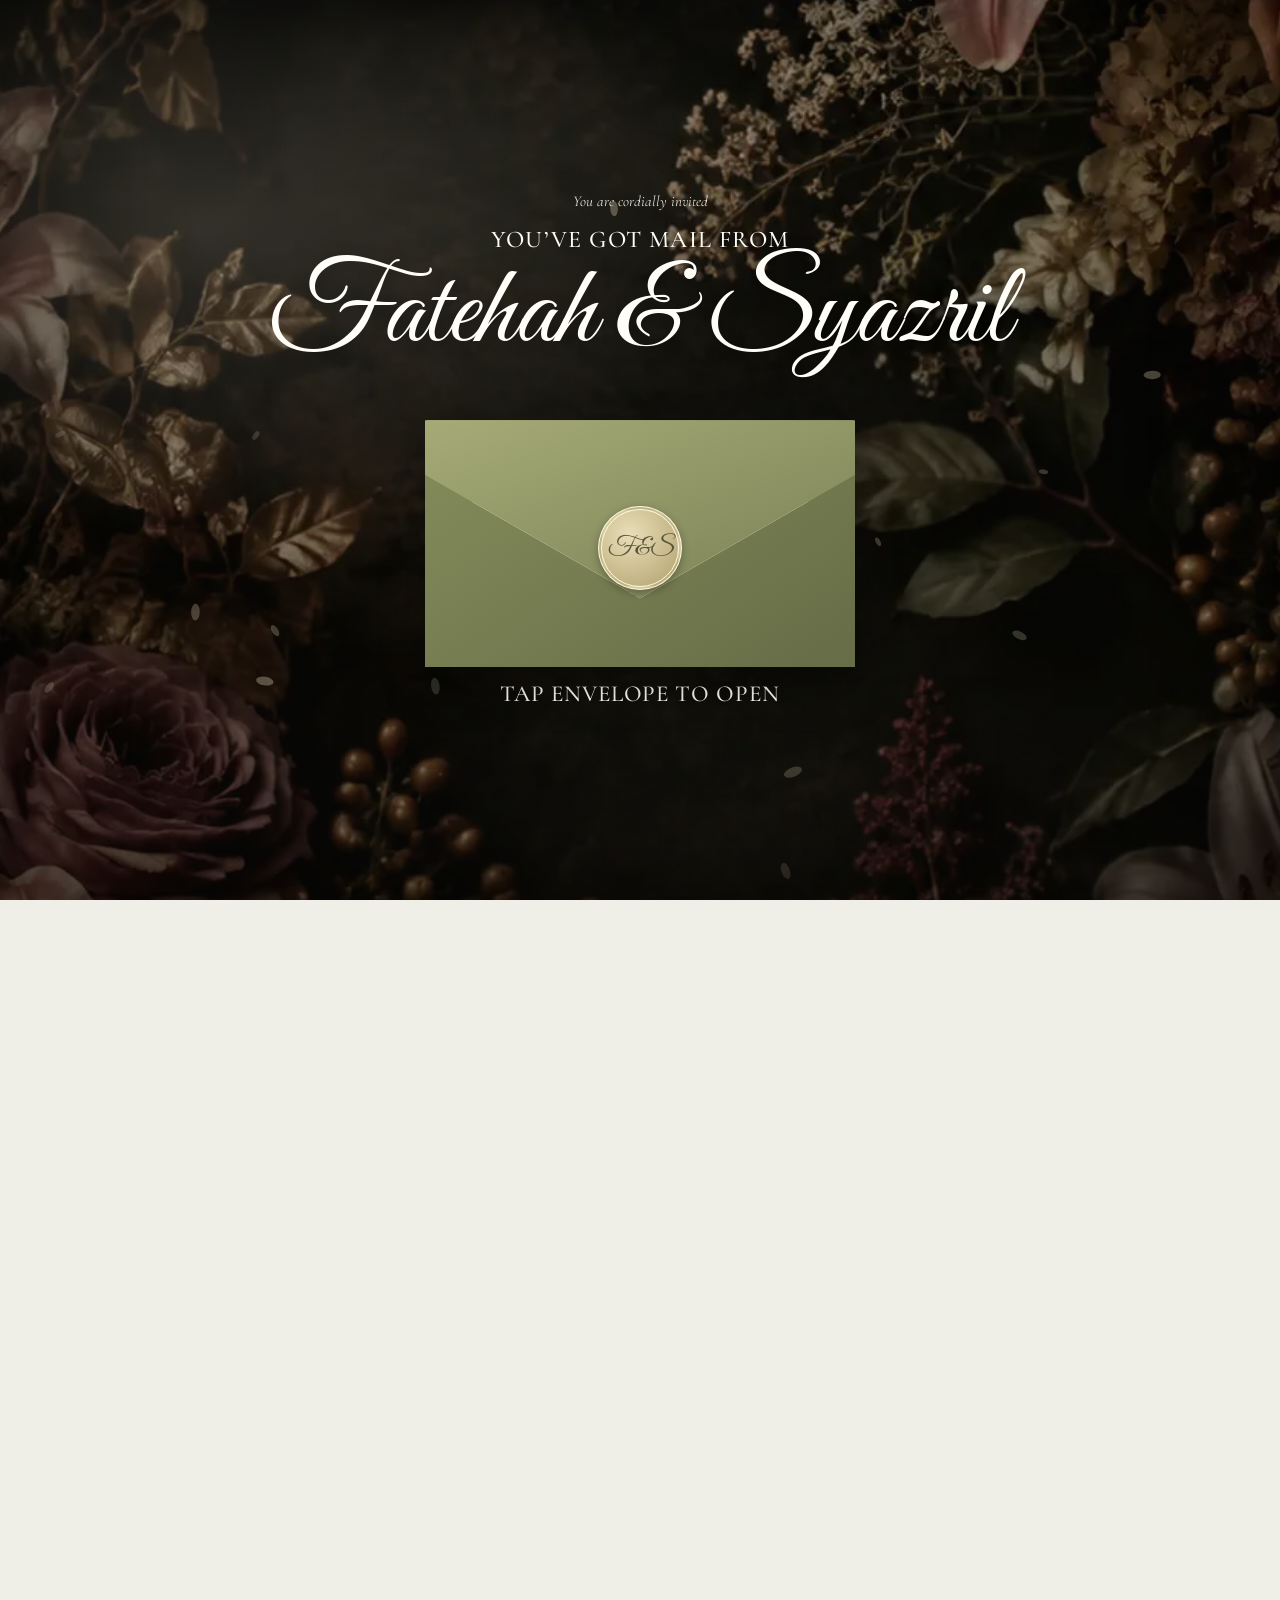
==== commit 2c1bddf0: "Add files via upload Update — photo page, bigger photos, new song, wishes slider" ====
--- a/index.html
+++ b/index.html
@@ -190,6 +190,19 @@
     </article>
   </section>
 
+  <!-- ══════════ WISHES ══════════ -->
+  <section class="wishes" id="wishes" hidden>
+    <h2 class="orange-title rv">Wishes for the Couple</h2>
+    <p class="wishes-lead rv" style="--i:1">Sent in with your RSVP — thank you, everyone.</p>
+
+    <div class="slider rv" style="--i:2">
+      <button class="slider-arrow prev" id="wishPrev" type="button" aria-label="Previous wish">&#8249;</button>
+      <div class="slider-track" id="wishTrack"></div>
+      <button class="slider-arrow next" id="wishNext" type="button" aria-label="Next wish">&#8250;</button>
+    </div>
+    <div class="slider-dots" id="wishDots"></div>
+  </section>
+
   <!-- ══════════ REGISTRY ══════════ -->
   <section class="registry" id="registry">
     <h2 class="orange-title rv">Registry</h2>
@@ -225,6 +238,8 @@
   <symbol id="i-rings" viewBox="0 0 64 64"><path d="M19 51c1-12 2-22 9-24M45 51c-1-12-2-22-9-24M24 16c0 5 3 9 8 9s8-4 8-9-3-8-8-8-8 3-8 8Z" fill="none" stroke="currentColor" stroke-width="2"/><path d="M20 52h24M26 31l6 5 6-5" fill="none" stroke="currentColor" stroke-width="2" stroke-linecap="round"/></symbol>
   <symbol id="i-dining" viewBox="0 0 64 64"><path d="M18 9v20M13 9v12c0 5 10 5 10 0V9M18 29v26M45 9c-7 9-7 18 0 23v23M45 9v23" fill="none" stroke="currentColor" stroke-width="2" stroke-linecap="round"/><path d="M28 36c5 4 11 4 16 0" fill="none" stroke="currentColor" stroke-width="2"/></symbol>
   <symbol id="i-camera" viewBox="0 0 64 64"><path d="M11 21h10l4-6h14l4 6h10v30H11Z" fill="none" stroke="currentColor" stroke-width="2" stroke-linejoin="round"/><circle cx="32" cy="36" r="10" fill="none" stroke="currentColor" stroke-width="2"/><path d="M47 27h1" stroke="currentColor" stroke-width="3" stroke-linecap="round"/></symbol>
+  <symbol id="i-phone" viewBox="0 0 24 24"><path d="M6.62 10.79a15.05 15.05 0 0 0 6.59 6.59l2.2-2.2a1 1 0 0 1 1.02-.24c1.12.37 2.33.57 3.57.57a1 1 0 0 1 1 1V20a1 1 0 0 1-1 1A17 17 0 0 1 3 4a1 1 0 0 1 1-1h3.5a1 1 0 0 1 1 1c0 1.24.2 2.45.57 3.57a1 1 0 0 1-.25 1.02l-2.2 2.2Z" fill="currentColor"/></symbol>
+  <symbol id="i-whatsapp" viewBox="0 0 24 24"><path d="M17.472 14.382c-.297-.149-1.758-.867-2.03-.967-.273-.099-.471-.148-.67.15-.197.297-.767.966-.94 1.164-.173.199-.347.223-.644.075-.297-.15-1.255-.463-2.39-1.475-.883-.788-1.48-1.761-1.653-2.059-.173-.297-.018-.458.13-.606.134-.133.298-.347.446-.52.149-.174.198-.298.298-.497.099-.198.05-.371-.025-.52-.075-.149-.669-1.612-.916-2.207-.242-.579-.487-.5-.669-.51-.173-.008-.371-.01-.57-.01-.198 0-.52.074-.792.372-.272.297-1.04 1.016-1.04 2.479 0 1.462 1.065 2.875 1.213 3.074.149.198 2.096 3.2 5.077 4.487.709.306 1.262.489 1.694.625.712.227 1.36.195 1.871.118.571-.085 1.758-.719 2.006-1.413.248-.694.248-1.289.173-1.413-.074-.124-.272-.198-.57-.347M12.05 21.785h-.004a9.87 9.87 0 0 1-5.031-1.378l-.361-.214-3.741.982.998-3.648-.235-.374a9.86 9.86 0 0 1-1.51-5.26c.001-5.45 4.436-9.884 9.888-9.884 2.64 0 5.122 1.03 6.988 2.898a9.825 9.825 0 0 1 2.893 6.994c-.003 5.45-4.437 9.884-9.885 9.884m8.413-18.297A11.815 11.815 0 0 0 12.05 0C5.495 0 .16 5.335.157 11.892c0 2.096.547 4.142 1.588 5.945L.057 24l6.305-1.654a11.882 11.882 0 0 0 5.683 1.448h.005c6.554 0 11.89-5.335 11.893-11.893a11.821 11.821 0 0 0-3.48-8.413Z" fill="currentColor"/></symbol>
   <symbol id="i-heart" viewBox="0 0 64 64"><path d="M32 50S13 38 13 26a10 10 0 0 1 19-4 10 10 0 0 1 19 4c0 12-19 24-19 24Z" fill="none" stroke="currentColor" stroke-width="2" stroke-linejoin="round"/></symbol>
 </defs></svg>
 
--- a/assets/css/site.css
+++ b/assets/css/site.css
@@ -144,10 +144,11 @@
 body.unsealing .env-flap{transform:rotateX(-176deg);z-index:1;transition:transform 1s cubic-bezier(.62,.02,.28,1),z-index 0s .48s}
 .seal{
   position:absolute;z-index:4;left:50%;top:57%;transform:translate(-50%,-50%);
-  width:78px;height:78px;display:grid;place-items:center;border-radius:50%;
+  width:84px;height:84px;display:grid;place-items:center;border-radius:50%;
   border:4px double rgba(255,253,230,.95);color:#57543A;
   background:radial-gradient(circle at 36% 32%,#E9DEB8,#B1A16D);
-  font:400 30px/1 var(--script);box-shadow:0 3px 8px rgba(0,0,0,.3);
+  font:400 26px/1 var(--script);letter-spacing:-.02em;text-indent:.06em;
+  box-shadow:0 3px 8px rgba(0,0,0,.3);overflow:hidden;
   animation:breathe 3.6s ease-in-out infinite;
   transition:opacity .45s ease,transform .6s var(--ease);
 }
@@ -169,17 +170,17 @@
 
 .hearts{display:flex;justify-content:center;align-items:flex-start}
 .heart-frame{
-  position:relative;width:clamp(190px,29vw,320px);aspect-ratio:1/.94;
+  position:relative;width:clamp(240px,34vw,400px);aspect-ratio:1/.94;
   animation:float 7s ease-in-out infinite;
 }
 .heart-frame:nth-child(2){
-  margin-left:clamp(-96px,-8vw,-46px);margin-top:clamp(26px,5vw,62px);
+  margin-left:clamp(-116px,-9vw,-56px);margin-top:clamp(30px,5.5vw,74px);
   animation-duration:8.4s;animation-delay:-2s;
 }
 @keyframes float{0%,100%{transform:translateY(0)}50%{transform:translateY(-9px)}}
 .heart-frame > svg{position:absolute;inset:0;width:100%;height:100%;filter:drop-shadow(0 12px 22px rgba(0,0,0,.34))}
 .polaroid{
-  position:absolute;left:50%;top:43%;width:50%;
+  position:absolute;left:50%;top:43%;width:57%;
   transform:translate(-50%,-50%) rotate(var(--tilt,-4deg));
   padding:6% 6% 15%;background:#FFFDF9;
   box-shadow:0 8px 18px rgba(0,0,0,.3);
@@ -341,11 +342,14 @@
 .contact-person p{margin:5px 0 15px;font-size:15px}
 .contact-buttons{display:flex;justify-content:center;gap:14px}
 .contact-button{
-  width:49px;height:49px;display:grid;place-items:center;
-  border:2px solid #111;border-radius:50%;color:#111;text-decoration:none;font-weight:600;
-  transition:transform .3s var(--ease),background .3s var(--ease),color .3s var(--ease);
-}
-.contact-button:hover{transform:translateY(-3px);background:#111;color:#fff}
+  width:52px;height:52px;display:grid;place-items:center;
+  border:1.5px solid #2B2B24;border-radius:50%;color:#2B2B24;text-decoration:none;
+  transition:transform .3s var(--ease),background .3s var(--ease),color .3s var(--ease),border-color .3s var(--ease);
+}
+.contact-button svg{width:22px;height:22px}
+.contact-button:hover{transform:translateY(-3px);background:#2B2B24;color:#fff}
+.contact-button.wa{border-color:#25A366;color:#1F8F58}
+.contact-button.wa:hover{background:#25A366;border-color:#25A366;color:#fff}
 
 /* music */
 .music-toggle{
@@ -369,6 +373,41 @@
   opacity:0;pointer-events:none;transition:.4s var(--ease);
 }
 .toast.show{opacity:1;transform:translate(-50%,0)}
+
+/* ─── WISHES SLIDER ──────────────────────────────────────── */
+.wishes{padding:var(--sec) 0;text-align:center;background:var(--cream);overflow:hidden}
+.wishes-lead{margin:14px auto 0;max-width:520px;padding:0 22px;font:400 14px/1.7 var(--sans);color:#7A7A6C}
+.slider{position:relative;margin-top:38px;display:flex;align-items:center;gap:8px;padding:0 clamp(8px,3vw,40px)}
+.slider-track{
+  flex:1;display:flex;gap:clamp(12px,2vw,20px);overflow-x:auto;padding:6px 2px 14px;
+  scroll-snap-type:x mandatory;-webkit-overflow-scrolling:touch;scrollbar-width:none;
+}
+.slider-track::-webkit-scrollbar{display:none}
+.wish-card{
+  flex:0 0 min(84vw,420px);scroll-snap-align:center;
+  display:flex;flex-direction:column;justify-content:center;gap:16px;
+  min-height:220px;padding:clamp(26px,4vw,38px) clamp(20px,3.5vw,32px);
+  background:var(--ivory);border:1px solid rgba(126,132,94,.35);
+  box-shadow:0 0 0 6px rgba(255,247,229,.9),0 10px 26px rgba(39,42,27,.09);
+}
+.wish-card .mark{font:400 44px/.4 var(--serif);color:var(--orange);opacity:.5}
+.wish-card p{margin:0;font:400 clamp(16px,2.1vw,19px)/1.62 var(--serif);color:#5C4A38}
+.wish-card cite{
+  font:500 10px/1 var(--sans);font-style:normal;letter-spacing:.18em;text-transform:uppercase;color:var(--orange);
+}
+.slider-arrow{
+  flex:none;width:42px;height:42px;border-radius:50%;display:grid;place-items:center;
+  font-size:22px;line-height:1;color:var(--orange);background:#fff;
+  box-shadow:0 2px 10px rgba(60,45,30,.12);
+  transition:transform .3s var(--ease),background .3s var(--ease),color .3s var(--ease);
+}
+.slider-arrow:hover{transform:scale(1.08);background:var(--orange);color:#fff}
+.slider-dots{display:flex;justify-content:center;gap:7px;margin-top:6px}
+.slider-dots button{
+  width:7px;height:7px;border-radius:50%;background:rgba(126,132,94,.35);
+  transition:width .3s var(--ease),background .3s var(--ease);
+}
+.slider-dots button[aria-current="true"]{width:20px;border-radius:999px;background:var(--orange)}
 
 /* ─── 8. RSVP FORM ───────────────────────────────────────── */
 .rsvp-form{display:grid;gap:14px;text-align:left;margin-top:4px}
@@ -408,8 +447,13 @@
 
 /* ─── 9. RESPONSIVE ──────────────────────────────────────── */
 @media(max-width:680px){
-  .heart-frame{width:min(48vw,220px)}
-  .heart-frame:nth-child(2){margin-left:-16vw}
+  .slider{padding:0 10px;gap:4px}
+  .slider-arrow{display:none}
+  .wish-card{flex-basis:82vw;min-height:200px}
+  .photo-hero{padding-left:6px;padding-right:6px}
+  .heart-frame{width:min(52vw,250px)}
+  .heart-frame:nth-child(2){margin-left:-18vw;margin-top:10vw}
+  .polaroid{width:64%}
   .photo-hero{gap:22px}
   body.opened{padding-bottom:calc(62px + env(safe-area-inset-bottom))}
   .site-nav{
@@ -426,7 +470,7 @@
   .script-names i{font-size:.7em;margin:.04em 0 -.04em}
   .open-button{width:min(305px,78vw)}
   .env-letter{border-width:7px}
-  .seal{width:66px;height:66px;font-size:26px}
+  .seal{width:72px;height:72px;font-size:23px}
   .lace-card{width:100%;border-width:6px;box-shadow:0 0 0 10px rgba(255,247,229,.95),0 16px 35px rgba(39,42,27,.2)}
   .lace-card::before{inset:-17px;background-size:18px 18px;background-image:radial-gradient(circle at 9px 9px,transparent 5px,var(--white) 5.5px 8px,transparent 8.5px)}
   .details-grid{grid-template-columns:1fr;margin-top:35px}
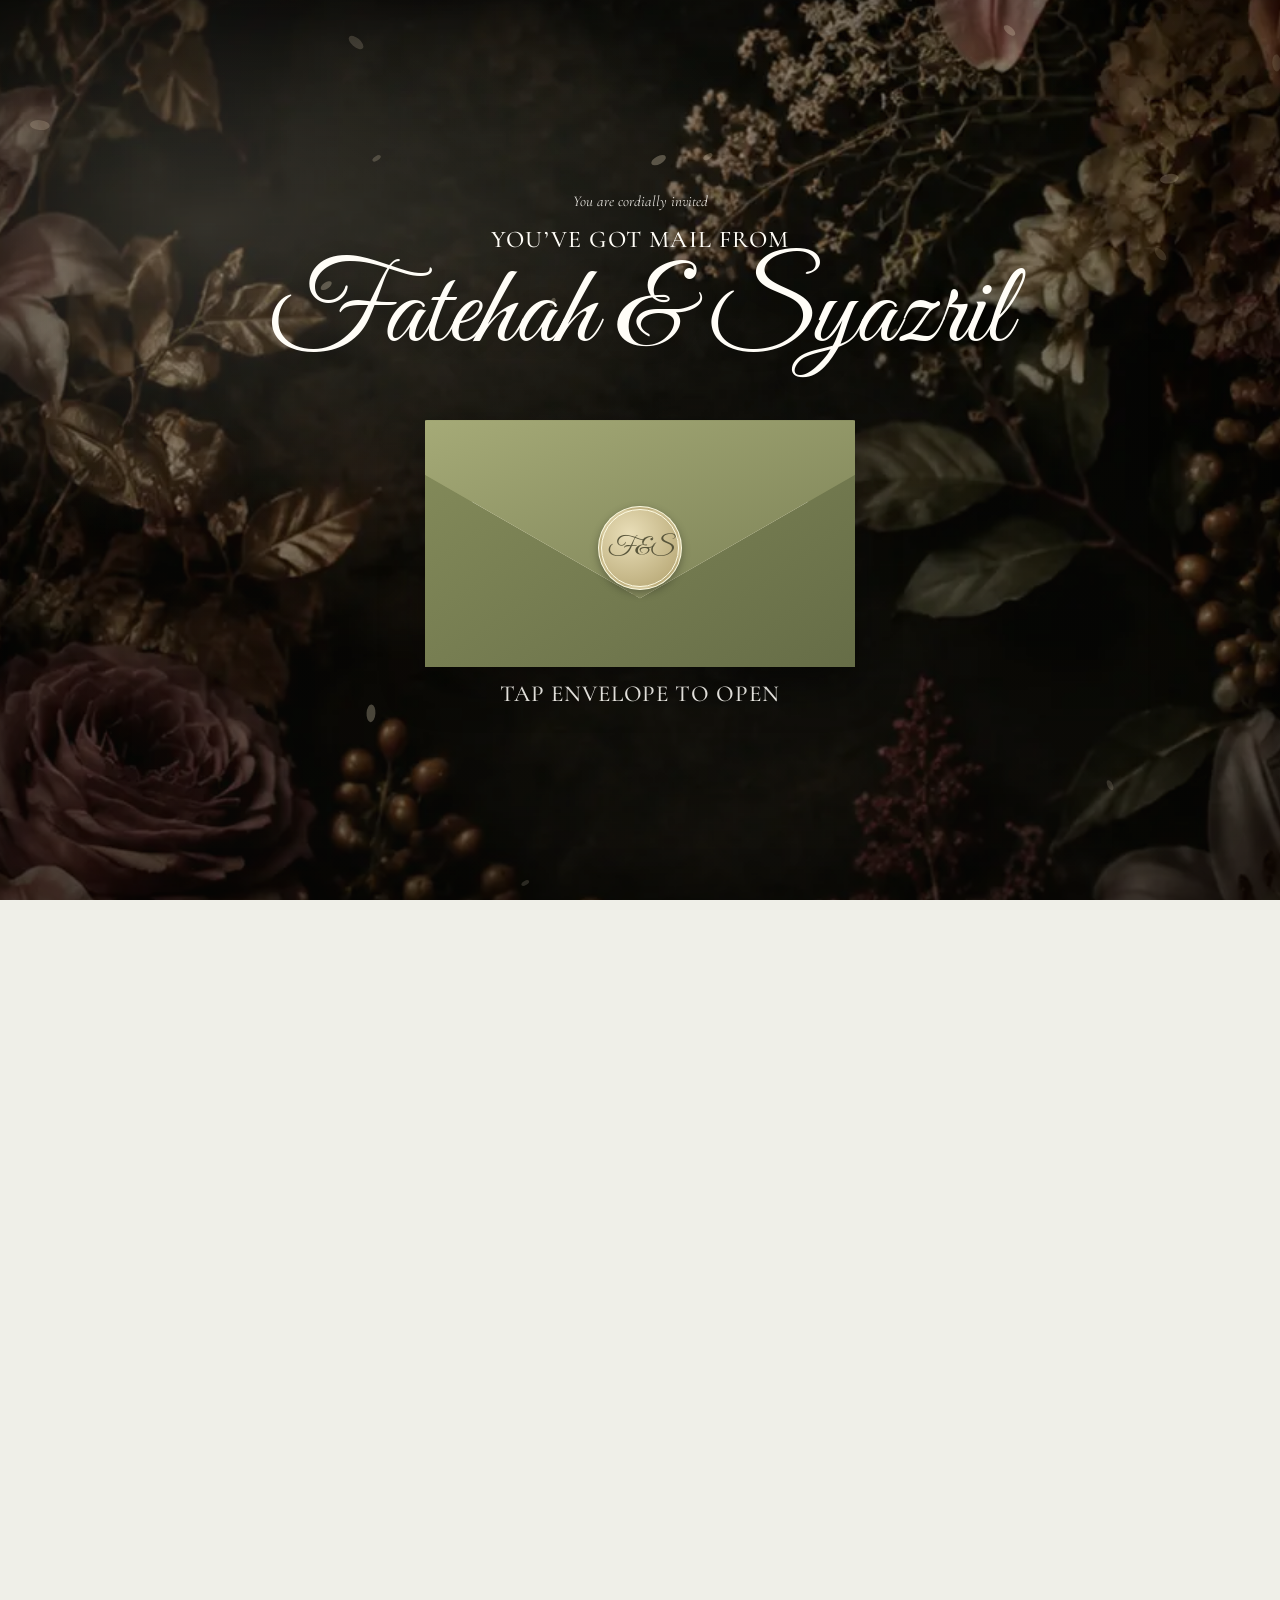
==== commit fc6c3427: "Add files via upload Update 2 — photo transition, wishlist" ====
--- a/index.html
+++ b/index.html
@@ -63,6 +63,7 @@
   <!-- ══════════ MAIN PAGE (polaroids on lace hearts) ══════════ -->
   <section class="photo-hero" id="story">
     <div class="bg"></div><div class="bg-tint"></div>
+    <p class="story-caption" id="storyCaption" aria-live="off"></p>
     <div class="hearts rv" id="hearts"></div>
     <h2 class="hero-script rv" style="--i:1"><span>Fatehah</span><i>&amp;</i><span>Syazril</span></h2>
   </section>
@@ -211,6 +212,14 @@
     <div class="acct rv" style="--i:3" id="acct"></div>
   </section>
 
+  <!-- ══════════ WISHLIST ══════════ -->
+  <section class="wishlist" id="wishlist" hidden>
+    <h2 class="orange-title rv">Wishlist</h2>
+    <p class="wl-intro rv" style="--i:1" id="wlIntro"></p>
+    <div class="wl-grid rv" style="--i:2" id="wlGrid"></div>
+    <p class="wl-foot rv" style="--i:3">Reserving simply tells other guests it’s taken — nothing is charged here, and you buy it wherever you like.</p>
+  </section>
+
   <!-- ══════════ CONTACT ══════════ -->
   <section class="contact" id="contact">
     <article class="paper-card rv">
@@ -231,6 +240,29 @@
   <span class="eq"><i></i><i></i><i></i></span>
 </button>
 <div class="toast" id="toast" role="status"></div>
+
+<!-- reserve-an-item dialog -->
+<div class="modal" id="wlModal" hidden>
+  <div class="modal-backdrop" data-close></div>
+  <div class="modal-card" role="dialog" aria-modal="true" aria-labelledby="wlModalTitle">
+    <button class="modal-x" type="button" data-close aria-label="Close">&times;</button>
+    <h3 id="wlModalTitle">Reserve this gift</h3>
+    <p class="modal-item" id="wlModalItem"></p>
+    <form id="wlForm" novalidate>
+      <div class="field">
+        <label for="wlName">Your name</label>
+        <input id="wlName" name="name" type="text" placeholder="Nama penuh" autocomplete="name" required>
+        <span class="err" data-err="wlname"></span>
+      </div>
+      <div class="field">
+        <label for="wlPhone">Phone <span style="text-transform:none;letter-spacing:0">(optional)</span></label>
+        <input id="wlPhone" name="phone" type="tel" inputmode="tel" placeholder="012-345 6789" autocomplete="tel">
+      </div>
+      <button class="pill" type="submit" id="wlSubmit">Yes, I’m getting this</button>
+      <p class="modal-note">Other guests only see that it’s taken. Your name stays hidden until after the reception — then the couple can thank you properly.</p>
+    </form>
+  </div>
+</div>
 
 <!-- icon sprite -->
 <svg width="0" height="0" style="position:absolute" aria-hidden="true"><defs>
--- a/assets/css/site.css
+++ b/assets/css/site.css
@@ -177,7 +177,7 @@
   margin-left:clamp(-116px,-9vw,-56px);margin-top:clamp(30px,5.5vw,74px);
   animation-duration:8.4s;animation-delay:-2s;
 }
-@keyframes float{0%,100%{transform:translateY(0)}50%{transform:translateY(-9px)}}
+@keyframes float{0%,100%{translate:0 0}50%{translate:0 -9px}}
 .heart-frame > svg{position:absolute;inset:0;width:100%;height:100%;filter:drop-shadow(0 12px 22px rgba(0,0,0,.34))}
 .polaroid{
   position:absolute;left:50%;top:43%;width:57%;
@@ -194,6 +194,29 @@
 }
 .hero-script span,.hero-script i{display:block;font-style:normal}
 .hero-script i{font-size:.62em;margin:.02em 0}
+
+/* ─── THEN → NOW TRANSITION ──────────────────────────────── */
+.hearts{position:relative}
+.story-caption{
+  margin:0 0 6px;min-height:1.4em;
+  font:italic 400 clamp(14px,1.9vw,17px)/1.4 var(--serif);
+  color:rgba(255,253,247,.9);text-shadow:0 2px 12px rgba(0,0,0,.5);
+  opacity:0;transition:opacity .7s var(--ease);
+}
+.story-caption.show{opacity:1}
+
+.heart-frame{transition:transform 1.25s var(--ease),opacity 1.05s var(--ease)}
+.heart-frame.couple{
+  position:absolute;left:50%;top:50%;margin:0;
+  width:clamp(268px,39vw,440px);
+  transform:translate(-50%,-50%) scale(.88);
+  opacity:0;pointer-events:none;
+  animation-duration:9s;
+}
+.hearts.merged .heart-frame.kid:first-child{transform:translateX(32%) scale(.9);opacity:0}
+.hearts.merged .heart-frame.kid + .kid{transform:translateX(-32%) scale(.9);opacity:0}
+.heart-frame.couple .polaroid{width:53%}
+.hearts.merged .heart-frame.couple{transform:translate(-50%,-50%) scale(1);opacity:1;pointer-events:auto}
 
 /* ─── 5. NAV ─────────────────────────────────────────────── */
 .site-nav{
@@ -374,6 +397,64 @@
 }
 .toast.show{opacity:1;transform:translate(-50%,0)}
 
+/* ─── WISHLIST ───────────────────────────────────────────── */
+.wishlist{
+  padding:var(--sec) 22px;text-align:center;color:var(--orange);
+  background-color:#F7F5EF;
+  background-image:radial-gradient(circle at 85% 15%,rgba(105,100,72,.08),transparent 30%);
+}
+.wl-intro{max-width:640px;margin:22px auto 0;font:400 clamp(14px,1.8vw,16px)/1.7 var(--sans);color:#7A5B3E}
+.wl-grid{
+  width:min(1000px,100%);margin:42px auto 0;
+  display:grid;grid-template-columns:repeat(auto-fill,minmax(230px,1fr));gap:clamp(14px,2.4vw,24px);
+}
+.wl-card{
+  display:flex;flex-direction:column;text-align:left;overflow:hidden;
+  background:#fff;border:1px solid rgba(126,132,94,.28);
+  transition:transform .35s var(--ease),box-shadow .35s var(--ease);
+}
+.wl-card:hover{transform:translateY(-3px);box-shadow:0 14px 30px rgba(60,45,30,.1)}
+.wl-thumb{position:relative;aspect-ratio:4/3;background:#EFEAE0;overflow:hidden}
+.wl-thumb img{width:100%;height:100%;object-fit:cover;transition:transform 1.2s var(--ease)}
+.wl-card:hover .wl-thumb img{transform:scale(1.05)}
+.wl-thumb .ph{
+  position:absolute;inset:0;display:grid;place-items:center;
+  font:400 34px/1 var(--script);color:#B9AF9B;
+}
+.wl-body{display:flex;flex-direction:column;gap:6px;padding:16px 16px 18px;flex:1}
+.wl-body h3{margin:0;font:500 16px/1.35 var(--sans);color:var(--ink)}
+.wl-body .note{margin:0;font:400 12.5px/1.55 var(--sans);color:#8A8A7C;flex:1}
+.wl-body .price{font:500 15px/1 var(--serif);color:var(--orange);letter-spacing:.02em}
+.wl-actions{display:flex;gap:8px;margin-top:12px;flex-wrap:wrap}
+.wl-actions .pill{flex:1 1 auto;min-width:0;min-height:42px;padding:0 14px;font-size:14px}
+.wl-badge{
+  position:absolute;top:10px;left:10px;z-index:2;
+  display:inline-flex;align-items:center;gap:6px;
+  padding:6px 12px;border-radius:999px;
+  background:rgba(35,35,30,.86);color:#F6F2E5;
+  font:500 10px/1 var(--sans);letter-spacing:.14em;text-transform:uppercase;
+}
+.wl-card.taken{opacity:.72}
+.wl-card.taken .wl-thumb img{filter:grayscale(.55)}
+.wl-count{font:400 11.5px/1 var(--sans);color:#9A9A8E;letter-spacing:.04em}
+.wl-foot{margin:32px auto 0;max-width:520px;font:400 12px/1.6 var(--sans);color:#9A8E7C}
+
+/* modal */
+.modal{position:fixed;inset:0;z-index:70;display:grid;place-items:center;padding:20px}
+.modal-backdrop{position:absolute;inset:0;background:rgba(20,22,14,.55);backdrop-filter:blur(3px);animation:fadeIn .3s ease}
+@keyframes fadeIn{from{opacity:0}to{opacity:1}}
+.modal-card{
+  position:relative;width:min(400px,100%);padding:clamp(26px,5vw,36px);
+  background:var(--ivory);border:1px solid rgba(130,133,98,.5);box-shadow:0 0 0 10px rgba(255,253,247,.6);
+  animation:modalIn .45s var(--ease);
+}
+@keyframes modalIn{from{opacity:0;transform:translateY(14px) scale(.97)}to{opacity:1;transform:none}}
+.modal-x{position:absolute;top:8px;right:12px;font-size:26px;line-height:1;color:#9A8E7C}
+.modal-card h3{margin:0 0 4px;font:400 30px/1.1 var(--script);color:var(--orange)}
+.modal-item{margin:0 0 18px;font:500 13px/1.4 var(--sans);color:var(--ink)}
+.modal-card form{display:grid;gap:12px;text-align:left}
+.modal-note{margin:10px 0 0;font:400 11.5px/1.5 var(--sans);color:#9A8E7C;text-align:center}
+
 /* ─── WISHES SLIDER ──────────────────────────────────────── */
 .wishes{padding:var(--sec) 0;text-align:center;background:var(--cream);overflow:hidden}
 .wishes-lead{margin:14px auto 0;max-width:520px;padding:0 22px;font:400 14px/1.7 var(--sans);color:#7A7A6C}
@@ -447,6 +528,11 @@
 
 /* ─── 9. RESPONSIVE ──────────────────────────────────────── */
 @media(max-width:680px){
+  .wl-grid{grid-template-columns:repeat(auto-fill,minmax(150px,1fr));gap:12px}
+  .wl-body{padding:12px 12px 14px}
+  .wl-body h3{font-size:14px}
+  .wl-actions{flex-direction:column}
+  .wl-actions .pill{width:100%}
   .slider{padding:0 10px;gap:4px}
   .slider-arrow{display:none}
   .wish-card{flex-basis:82vw;min-height:200px}
@@ -454,6 +540,7 @@
   .heart-frame{width:min(52vw,250px)}
   .heart-frame:nth-child(2){margin-left:-18vw;margin-top:10vw}
   .polaroid{width:64%}
+  .heart-frame.couple .polaroid{width:58%}
   .photo-hero{gap:22px}
   body.opened{padding-bottom:calc(62px + env(safe-area-inset-bottom))}
   .site-nav{
